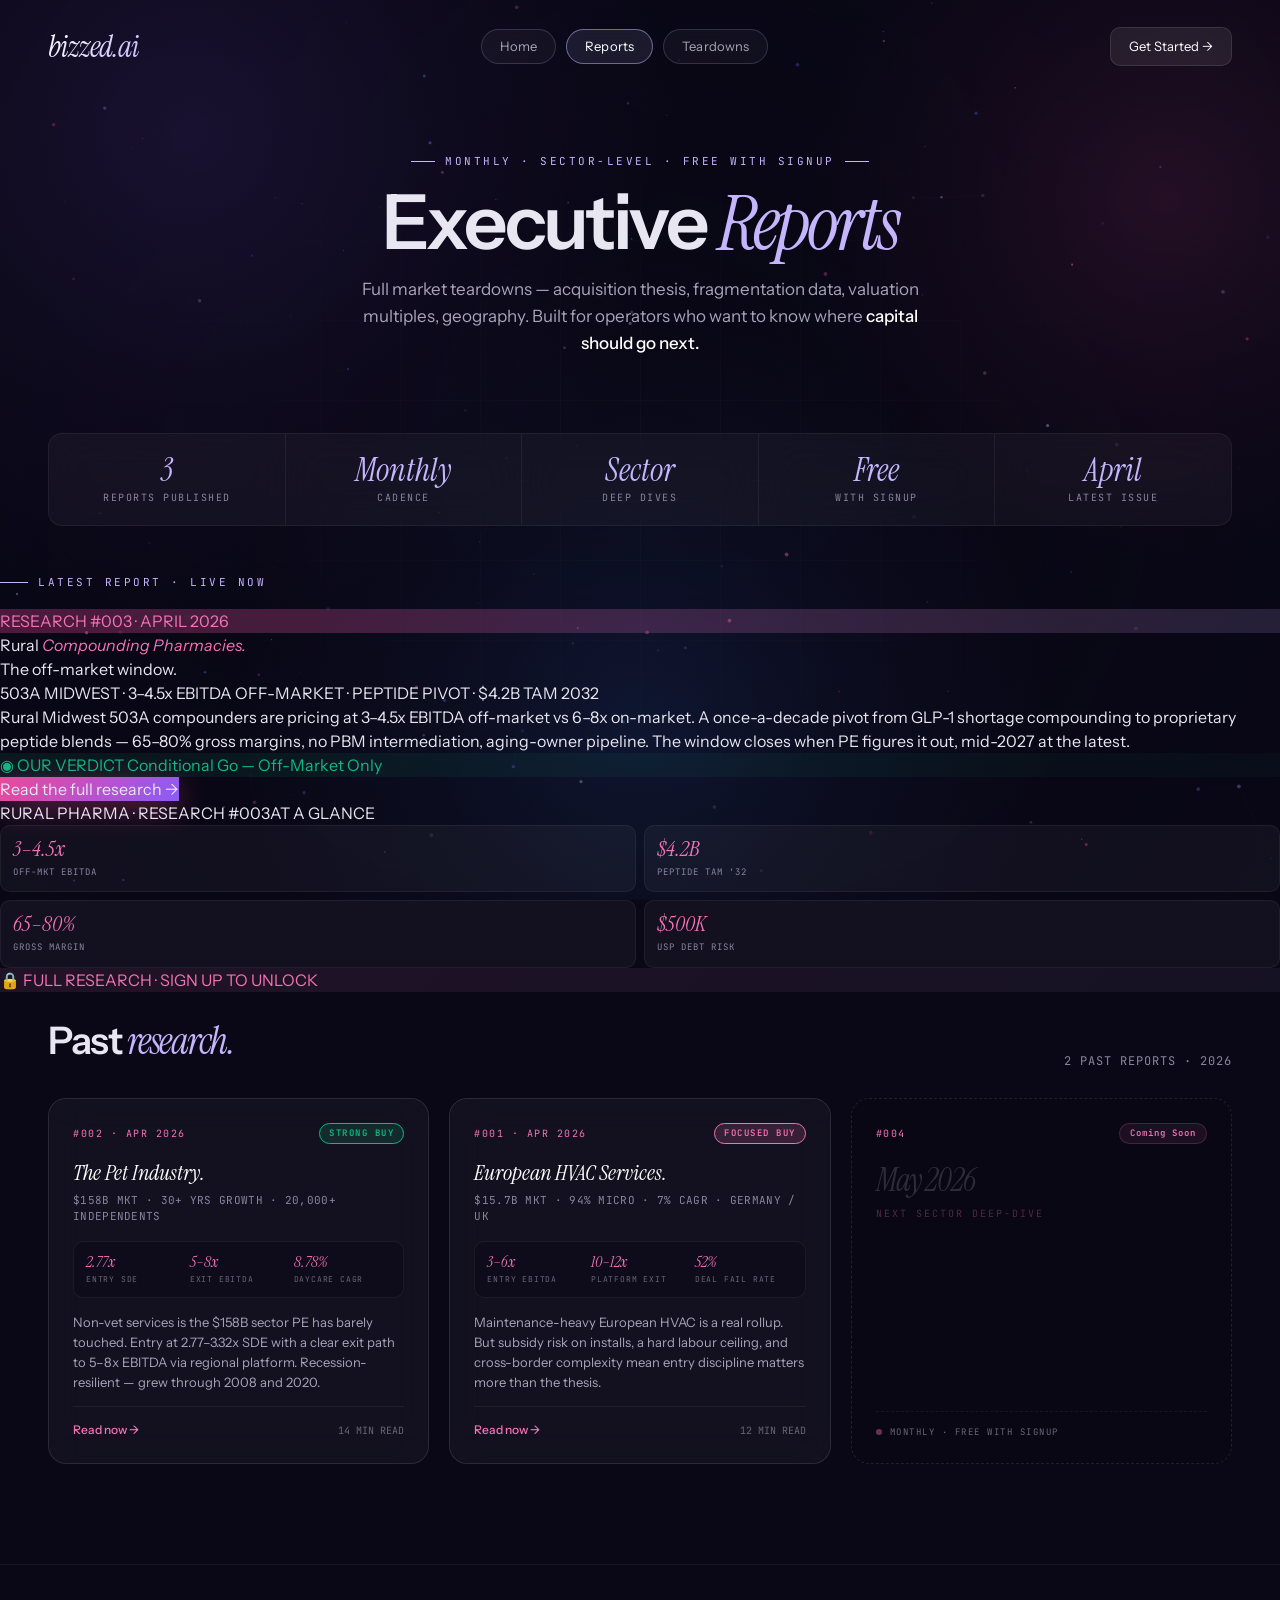
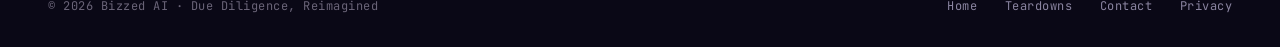
==== reports.html @ 6051eb59 "Add files via upload" ====
<!DOCTYPE html>
<html lang="en">
<head>
<meta charset="utf-8">
<meta name="viewport" content="width=device-width, initial-scale=1">
<title>Executive Reports · BizzedAI</title>
<link rel="preconnect" href="https://fonts.googleapis.com">
<link rel="preconnect" href="https://fonts.gstatic.com" crossorigin>
<link href="https://fonts.googleapis.com/css2?family=Instrument+Sans:wght@400;500;600;700&family=Instrument+Serif:ital@0;1&family=JetBrains+Mono:wght@400;500&display=swap" rel="stylesheet">
<link rel="stylesheet" href="css/global.css">
<link rel="stylesheet" href="css/components.css">
<link rel="stylesheet" href="css/reports.css">
<link rel="stylesheet" href="css/reports-inline.css">
</head>
<body class="reports-page">
<canvas id="bg-canvas"></canvas>
<div class="bg-grid"></div>
<div class="content" id="listing-page">
 
  <nav class="nav">
    <a href="index.html" class="logo">bizzed.ai</a>
    <div class="nav-center">
      <a href="https://bizzedailandingtest.pages.dev/" class="nav-pill">Home</a>
      <a href="reports.html" class="nav-pill active">Reports</a>
      <a href="teardowns.html" class="nav-pill">Teardowns</a>
    </div>
    <a href="https://www.bizzed.ai/get-started" class="nav-btn">Get Started →</a>
  </nav>
 
  <section class="page-header">
    <div class="page-eyebrow">Monthly · Sector-Level · Free with Signup</div>
    <h1>Executive <em>Reports</em></h1>
    <p class="page-sub">Full market teardowns — acquisition thesis, fragmentation data, valuation multiples, geography. Built for operators who want to know where <strong>capital should go next.</strong></p>
  </section>
 
  <div class="stats-bar">
    <div class="stat-item"><div class="stat-n">3</div><div class="stat-l">Reports Published</div></div>
    <div class="stat-item"><div class="stat-n">Monthly</div><div class="stat-l">Cadence</div></div>
    <div class="stat-item"><div class="stat-n">Sector</div><div class="stat-l">Deep Dives</div></div>
    <div class="stat-item"><div class="stat-n">Free</div><div class="stat-l">With Signup</div></div>
    <div class="stat-item"><div class="stat-n">April</div><div class="stat-l">Latest Issue</div></div>
  </div>
 
  <section class="featured-section">
    <div class="section-label">Latest report · live now</div>
    <div class="featured-card" onclick="openDoc('rural')">
      <div>
        <div class="ft-tag"><span class="d"></span>RESEARCH #003 · APRIL 2026</div>
        <div class="ft-title">Rural <em>Compounding Pharmacies.</em><br>The off-market window.</div>
        <div class="ft-meta">503A MIDWEST · 3–4.5x EBITDA OFF-MARKET · PEPTIDE PIVOT · $4.2B TAM 2032</div>
        <div class="ft-desc">Rural Midwest 503A compounders are pricing at 3–4.5x EBITDA off-market vs 6–8x on-market. A once-a-decade pivot from GLP-1 shortage compounding to proprietary peptide blends — 65–80% gross margins, no PBM intermediation, aging-owner pipeline. The window closes when PE figures it out, mid-2027 at the latest.</div>
        <div class="ft-verdict">
          <span class="l">◉ OUR VERDICT</span>
          <span class="r">Conditional Go — Off-Market Only</span>
        </div>
        <button class="ft-cta">Read the full research →</button>
      </div>
      <div class="ft-preview">
        <div class="fp-hd"><span>RURAL PHARMA · RESEARCH #003</span><span>AT A GLANCE</span></div>
        <div class="fp-kpi-grid">
          <div class="fp-kpi"><div class="n">3–4.5x</div><div class="l">Off-Mkt EBITDA</div></div>
          <div class="fp-kpi"><div class="n">$4.2B</div><div class="l">Peptide TAM '32</div></div>
          <div class="fp-kpi"><div class="n">65–80%</div><div class="l">Gross Margin</div></div>
          <div class="fp-kpi"><div class="n">$500K</div><div class="l">USP Debt Risk</div></div>
        </div>
        <div class="fp-lock">🔒 FULL RESEARCH · SIGN UP TO UNLOCK</div>
      </div>
    </div>
  </section>
 
  <section class="archive-section">
    <div class="archive-head">
      <h2>Past <em>research.</em></h2>
      <div class="archive-count">2 PAST REPORTS · 2026</div>
    </div>
    <div class="grid-3">
      <div class="exec-card" onclick="openDoc('pet')" role="button" tabindex="0">
        <div class="exec-card-hd"><span class="exec-card-num">#002 · APR 2026</span><span class="exec-card-verdict v-strong">STRONG BUY</span></div>
        <div class="exec-card-title">The Pet Industry.</div>
        <div class="exec-card-meta">$158B MKT · 30+ YRS GROWTH · 20,000+ INDEPENDENTS</div>
        <div class="exec-card-stats">
          <div class="exec-card-s"><div class="n">2.77x</div><div class="l">Entry SDE</div></div>
          <div class="exec-card-s"><div class="n">5–8x</div><div class="l">Exit EBITDA</div></div>
          <div class="exec-card-s"><div class="n">8.78%</div><div class="l">Daycare CAGR</div></div>
        </div>
        <div class="exec-card-desc">Non-vet services is the $158B sector PE has barely touched. Entry at 2.77–3.32x SDE with a clear exit path to 5–8x EBITDA via regional platform. Recession-resilient — grew through 2008 and 2020.</div>
        <div class="exec-card-foot"><span class="exec-card-read">Read now →</span><span class="exec-card-time">14 MIN READ</span></div>
      </div>
      <div class="exec-card" onclick="openDoc('hvac')" role="button" tabindex="0">
        <div class="exec-card-hd"><span class="exec-card-num">#001 · APR 2026</span><span class="exec-card-verdict v-focused">FOCUSED BUY</span></div>
        <div class="exec-card-title">European HVAC Services.</div>
        <div class="exec-card-meta">$15.7B MKT · 94% MICRO · 7% CAGR · GERMANY / UK</div>
        <div class="exec-card-stats">
          <div class="exec-card-s"><div class="n">3–6x</div><div class="l">Entry EBITDA</div></div>
          <div class="exec-card-s"><div class="n">10–12x</div><div class="l">Platform Exit</div></div>
          <div class="exec-card-s"><div class="n">52%</div><div class="l">Deal Fail Rate</div></div>
        </div>
        <div class="exec-card-desc">Maintenance-heavy European HVAC is a real rollup. But subsidy risk on installs, a hard labour ceiling, and cross-border complexity mean entry discipline matters more than the thesis.</div>
        <div class="exec-card-foot"><span class="exec-card-read">Read now →</span><span class="exec-card-time">12 MIN READ</span></div>
      </div>
      <div class="card-soon">
        <div class="card-soon-hd"><span style="color:var(--pink-light);font-size:10px;letter-spacing:1.5px">#004</span><span class="soon-badge">Coming Soon</span></div>
        <div class="card-soon-date">May 2026</div>
        <div class="card-soon-label">Next sector deep-dive</div>
        <div class="card-soon-footer"><span class="soon-pulse"></span>Monthly · Free with signup</div>
      </div>
    </div>
  </section>
 
  <footer>
    <div>© 2026 Bizzed AI · Due Diligence, Reimagined</div>
    <div>
      <a href="index.html">Home</a>
      <a href="teardowns.html">Teardowns</a>
      <a href="mailto:support@bizzed.ai">Contact</a>
      <a href="#">Privacy</a>
    </div>
  </footer>
 
</div>
<!-- ================================================================
     DOC PAGE STYLES
================================================================ -->

 
<!-- ================================================================
     REPORT DOC: PET INDUSTRY #002
================================================================ -->
<div id="doc-page" data-active="">
 
  <div class="doc-topbar">
    <button class="doc-back" onclick="closeDoc()">← Back to Reports</button>
    <span class="doc-brand">bizzed.ai</span>
    <span class="doc-topbar-right" id="doc-topbar-label">Research #003 · Apr 2026</span>
  </div>
 
  <!-- PET INDUSTRY REPORT -->
  <div class="doc-body" id="doc-pet" style="display:none">
    <div class="doc-eyebrow">Executive Research · Sector #002</div>
    <h1 class="doc-title">The <em>Pet Industry.</em></h1>
    <p class="doc-subtitle">$158B U.S. market · 30+ years unbroken growth · 20,000+ independent operators · Non-vet services are the entry point PE has barely touched.</p>
 
    <!-- THESIS VERDICT STRIP -->
    <div class="thesis-verdict-strip">
      <div class="tvs-top-row">
        <div class="tvs-cell tvs-verdict">
          <span class="tvs-label">THESIS VERDICT</span>
          <span class="tvs-val">Strong Buy</span>
        </div>
        <div class="tvs-cell">
          <span class="tvs-label">TARGET SUBSECTOR</span>
          <span class="tvs-val tvs-pink">Non-Vet Services</span>
        </div>
        <div class="tvs-cell">
          <span class="tvs-label">ENTRY MULTIPLE</span>
          <span class="tvs-val tvs-violet">2.77–3.32x SDE</span>
        </div>
      </div>
      <div class="tvs-stats-row">
        <div class="tvs-stat-pill"><span class="tvs-stat-val">$158B</span><span class="tvs-stat-lbl">U.S. Market 2025</span></div>
        <div class="tvs-stat-pill"><span class="tvs-stat-val">5.8%</span><span class="tvs-stat-lbl">Market CAGR</span></div>
        <div class="tvs-stat-pill"><span class="tvs-stat-val">8.78%</span><span class="tvs-stat-lbl">Daycare CAGR</span></div>
        <div class="tvs-stat-pill"><span class="tvs-stat-val">2.77x</span><span class="tvs-stat-lbl">Entry SDE</span></div>
        <div class="tvs-stat-pill"><span class="tvs-stat-val">5–8x</span><span class="tvs-stat-lbl">Exit EBITDA</span></div>
        <div class="tvs-stat-pill"><span class="tvs-stat-val">20K+</span><span class="tvs-stat-lbl">Independents</span></div>
      </div>
    </div>
 
    <!-- PET DASHBOARD — full-width, larger charts -->
    
    <div class="pet-dash">
      <div class="pet-dash-row two">
 
        <!-- PANEL 1: Market Segments -->
        <div class="bz-panel-lg">
          <div class="bz-panel-hd">
            <span>Market Segments · $158B Total</span>
            <span class="bz-panel-sub">2025 U.S.</span>
          </div>
          <div class="bz-seg-list-lg">
            <div class="bz-seg-row-lg">
              <div class="bz-seg-name-lg">Pet Food</div>
              <div class="bz-seg-bar-wrap-lg"><div class="bz-seg-bar-lg" style="width:100%;background:linear-gradient(90deg,#6d4aff,#a78bfa)"></div></div>
              <div class="bz-seg-val-lg">$65B</div>
            </div>
            <div class="bz-seg-row-lg">
              <div class="bz-seg-name-lg">Vet Care</div>
              <div class="bz-seg-bar-wrap-lg"><div class="bz-seg-bar-lg" style="width:58%;background:linear-gradient(90deg,#5c38e0,#8b6ef5)"></div></div>
              <div class="bz-seg-val-lg">$38B</div>
            </div>
            <div class="bz-seg-row-lg">
              <div class="bz-seg-name-lg">Supplies</div>
              <div class="bz-seg-bar-wrap-lg"><div class="bz-seg-bar-lg" style="width:41%;background:linear-gradient(90deg,#4f2fd4,#7c5ae0)"></div></div>
              <div class="bz-seg-val-lg">$26.9B</div>
            </div>
            <div class="bz-seg-row-lg">
              <div class="bz-seg-name-lg" style="color:#f472b6">Services ◆</div>
              <div class="bz-seg-bar-wrap-lg"><div class="bz-seg-bar-lg" style="width:22%;background:linear-gradient(90deg,#ec4899,#f472b6)"></div></div>
              <div class="bz-seg-val-lg" style="color:#f472b6">$14.3B</div>
            </div>
            <div class="bz-seg-row-lg">
              <div class="bz-seg-name-lg" style="color:rgba(255,255,255,.4)">Live Animals</div>
              <div class="bz-seg-bar-wrap-lg"><div class="bz-seg-bar-lg" style="width:4.6%;background:rgba(255,255,255,.2)"></div></div>
              <div class="bz-seg-val-lg" style="color:rgba(255,255,255,.4)">$3B</div>
            </div>
          </div>
          <div class="bz-panel-note"><strong>Pet Services</strong> is the only $158B segment without a dominant national roll-up — small, fast-growing, and PE-light.</div>
        </div>
 
        <!-- PANEL 2: Recession Performance line chart — larger -->
        <div class="bz-panel-lg">
          <div class="bz-panel-hd">
            <span>Recession Performance · Pet vs Retail</span>
            <span class="bz-panel-sub">YoY Sales Growth</span>
          </div>
          <svg viewBox="0 0 520 260" width="100%" style="display:block;overflow:visible;min-height:220px">
            <defs>
              <linearGradient id="petFill" x1="0" y1="0" x2="0" y2="1">
                <stop offset="0%" stop-color="rgba(167,139,250,0.25)"/>
                <stop offset="100%" stop-color="rgba(167,139,250,0)"/>
              </linearGradient>
            </defs>
            <!-- Grid lines -->
            <line x1="48" y1="20" x2="508" y2="20" stroke="rgba(255,255,255,.06)" stroke-width="1"/>
            <line x1="48" y1="60" x2="508" y2="60" stroke="rgba(255,255,255,.06)" stroke-width="1"/>
            <line x1="48" y1="100" x2="508" y2="100" stroke="rgba(255,255,255,.1)" stroke-width="1" stroke-dasharray="4,3"/>
            <line x1="48" y1="140" x2="508" y2="140" stroke="rgba(255,255,255,.06)" stroke-width="1"/>
            <line x1="48" y1="180" x2="508" y2="180" stroke="rgba(255,255,255,.06)" stroke-width="1"/>
            <!-- Y axis labels -->
            <text x="40" y="24" text-anchor="end" fill="rgba(255,255,255,.6)" font-size="12" font-family="monospace">+20%</text>
            <text x="40" y="64" text-anchor="end" fill="rgba(255,255,255,.6)" font-size="12" font-family="monospace">+10%</text>
            <text x="40" y="104" text-anchor="end" fill="rgba(255,255,255,.55)" font-size="12" font-family="monospace">0%</text>
            <text x="40" y="144" text-anchor="end" fill="rgba(255,255,255,.6)" font-size="12" font-family="monospace">-10%</text>
            <text x="40" y="184" text-anchor="end" fill="rgba(255,255,255,.6)" font-size="12" font-family="monospace">-20%</text>
            <!-- Recession bands -->
            <rect x="115" y="20" width="60" height="180" fill="rgba(239,68,68,.07)" rx="3"/>
            <rect x="355" y="20" width="62" height="180" fill="rgba(239,68,68,.07)" rx="3"/>
            <text x="145" y="210" text-anchor="middle" fill="#ef4444" font-size="11" font-family="monospace" font-weight="700">'08–09</text>
            <text x="386" y="210" text-anchor="middle" fill="#ef4444" font-size="11" font-family="monospace" font-weight="700">'20</text>
            <!-- Pet area fill -->
            <polygon points="55,82 100,76 145,72 190,64 240,62 285,58 330,52 370,66 416,48 460,30 490,36 508,40 508,100 460,100 416,100 370,100 330,100 285,100 240,100 190,100 145,100 100,100 55,100" fill="url(#petFill)"/>
            <!-- Pet industry line -->
            <polyline points="55,82 100,76 145,72 190,64 240,62 285,58 330,52 370,66 416,48 460,30 490,36 508,40" fill="none" stroke="#a78bfa" stroke-width="2.5" stroke-linejoin="round" stroke-linecap="round"/>
            <!-- Retail line -->
            <polyline points="55,90 100,85 145,148 190,105 240,98 285,93 330,88 370,160 416,175 460,92 490,95 508,98" fill="none" stroke="#f87171" stroke-width="2.5" stroke-linejoin="round" stroke-linecap="round"/>
            <!-- Data points — pet -->
            <circle cx="145" cy="72" r="5" fill="#0a0816" stroke="#a78bfa" stroke-width="2"/>
            <text x="145" y="58" text-anchor="middle" fill="#a78bfa" font-size="12" font-family="monospace" font-weight="700">+5.1%</text>
            <circle cx="460" cy="30" r="5" fill="#0a0816" stroke="#a78bfa" stroke-width="2"/>
            <text x="460" y="18" text-anchor="middle" fill="#a78bfa" font-size="12" font-family="monospace" font-weight="700">+16.2%</text>
            <!-- Data points — retail dips -->
            <circle cx="145" cy="148" r="4" fill="#0a0816" stroke="#ef4444" stroke-width="1.5"/>
            <text x="145" y="168" text-anchor="middle" fill="#ef4444" font-size="11" font-family="monospace">−6%</text>
            <circle cx="416" cy="175" r="4" fill="#0a0816" stroke="#ef4444" stroke-width="1.5"/>
            <text x="416" y="195" text-anchor="middle" fill="#ef4444" font-size="11" font-family="monospace">−18%</text>
            <!-- X labels -->
            <text x="55" y="225" text-anchor="middle" fill="rgba(255,255,255,.6)" font-size="12" font-family="monospace">'05</text>
            <text x="145" y="225" text-anchor="middle" fill="rgba(255,255,255,.6)" font-size="12" font-family="monospace">'08</text>
            <text x="240" y="225" text-anchor="middle" fill="rgba(255,255,255,.6)" font-size="12" font-family="monospace">'12</text>
            <text x="330" y="225" text-anchor="middle" fill="rgba(255,255,255,.6)" font-size="12" font-family="monospace">'17</text>
            <text x="416" y="225" text-anchor="middle" fill="rgba(255,255,255,.6)" font-size="12" font-family="monospace">'20</text>
            <text x="508" y="225" text-anchor="middle" fill="rgba(255,255,255,.6)" font-size="12" font-family="monospace">'24</text>
          </svg>
          <div style="display:flex;gap:16px;margin-top:10px;font-family:'JetBrains Mono',monospace;font-size:10px;letter-spacing:1px;text-transform:uppercase;color:rgba(255,255,255,.45)">
            <span style="display:flex;align-items:center;gap:6px"><span style="width:14px;height:4px;border-radius:2px;display:inline-block;background:#a78bfa"></span>Pet Industry</span>
            <span style="display:flex;align-items:center;gap:6px"><span style="width:14px;height:4px;border-radius:2px;display:inline-block;background:#ef4444"></span>Overall Retail</span>
          </div>
          <div class="bz-panel-note">Pet spend <strong>grew through both recessions</strong> while retail collapsed. Yale classifies non-vet pet services as acyclical — alongside eggs and utilities.</div>
        </div>
 
      </div><!-- /row 1 -->
 
      <div class="pet-dash-row two">
 
        <!-- PANEL 3: Top 5 Acquisition Metros -->
        <div class="bz-panel-lg">
          <div class="bz-panel-hd">
            <span>Top 5 Acquisition Metros</span>
            <span class="bz-panel-sub">BizzedAI Score · /10</span>
          </div>
          <div class="bz-metro-list-lg">
            <div class="bz-metro-row-lg">
              <div class="bz-metro-name-lg">DFW, TX</div>
              <div class="bz-metro-bar-wrap-lg">
                <div class="bz-metro-bar-lg" style="flex:0 0 auto;width:calc(97% - 42px)"></div>
                <span class="bz-metro-score-lg" style="color:#a78bfa">9.8</span>
              </div>
              <div class="bz-metro-sub-lg">Primary · 8M metro · $78K HHI · Highest deal density</div>
            </div>
            <div class="bz-metro-row-lg">
              <div class="bz-metro-name-lg">Austin, TX</div>
              <div class="bz-metro-bar-wrap-lg">
                <div class="bz-metro-bar-lg" style="flex:0 0 auto;width:calc(88% - 42px)"></div>
                <span class="bz-metro-score-lg" style="color:#a78bfa">8.8</span>
              </div>
              <div class="bz-metro-sub-lg">Premium · 75% pet HH · $87K HHI · Fastest growth</div>
            </div>
            <div class="bz-metro-row-lg">
              <div class="bz-metro-name-lg">Charlotte, NC</div>
              <div class="bz-metro-bar-wrap-lg">
                <div class="bz-metro-bar-lg" style="flex:0 0 auto;width:calc(85% - 42px)"></div>
                <span class="bz-metro-score-lg" style="color:#c4b5fd">8.5</span>
              </div>
              <div class="bz-metro-sub-lg">Alt beachhead · 2.7M pop · Minimal PE competition</div>
            </div>
            <div class="bz-metro-row-lg">
              <div class="bz-metro-name-lg">Nashville, TN</div>
              <div class="bz-metro-bar-wrap-lg">
                <div class="bz-metro-bar-lg" style="flex:0 0 auto;width:calc(83% - 42px)"></div>
                <span class="bz-metro-score-lg" style="color:#c4b5fd">8.3</span>
              </div>
              <div class="bz-metro-sub-lg">SE complement · K9 Resorts active · Millennial HH</div>
            </div>
            <div class="bz-metro-row-lg">
              <div class="bz-metro-name-lg">Raleigh-Durham, NC</div>
              <div class="bz-metro-bar-wrap-lg">
                <div class="bz-metro-bar-lg" style="flex:0 0 auto;width:calc(81% - 42px)"></div>
                <span class="bz-metro-score-lg" style="color:#c4b5fd">8.1</span>
              </div>
              <div class="bz-metro-sub-lg">Charlotte pair · 4.9M combined · Tech-worker demographics</div>
            </div>
          </div>
          <div class="bz-panel-note">DFW and Austin dominate on deal availability and household income. <strong>Charlotte + Raleigh</strong> together form a 4.9M combined metro with low PE saturation — ideal for a first platform acquisition.</div>
        </div>
 
        <!-- PANEL 4: Valuation Benchmarks — proper grouped bar chart -->
        <div class="bz-panel-lg">
          <div class="bz-panel-hd">
            <span>Valuation Benchmarks by Subsector</span>
            <span class="bz-panel-sub">Entry SDE · Exit EBITDA</span>
          </div>
          <svg viewBox="0 0 480 280" width="100%" style="display:block;overflow:visible;min-height:240px">
            <!-- Y axis: 0x at y=230, 16x at y=20. Scale: 210/16 = 13.125px per multiple -->
            <!-- Grid -->
            <line x1="68" y1="230" x2="468" y2="230" stroke="rgba(255,255,255,.15)" stroke-width="1"/>
            <line x1="68" y1="177" x2="468" y2="177" stroke="rgba(255,255,255,.06)" stroke-width="1"/>
            <line x1="68" y1="125" x2="468" y2="125" stroke="rgba(255,255,255,.06)" stroke-width="1"/>
            <line x1="68" y1="72" x2="468" y2="72" stroke="rgba(255,255,255,.06)" stroke-width="1"/>
            <line x1="68" y1="20" x2="468" y2="20" stroke="rgba(255,255,255,.04)" stroke-width="1"/>
            <!-- Y labels -->
            <text x="58" y="234" text-anchor="end" fill="rgba(255,255,255,.6)" font-size="12" font-family="monospace">0×</text>
            <text x="58" y="181" text-anchor="end" fill="rgba(255,255,255,.6)" font-size="12" font-family="monospace">4×</text>
            <text x="58" y="129" text-anchor="end" fill="rgba(255,255,255,.6)" font-size="12" font-family="monospace">8×</text>
            <text x="58" y="76" text-anchor="end" fill="rgba(255,255,255,.6)" font-size="12" font-family="monospace">12×</text>
            <text x="58" y="24" text-anchor="end" fill="rgba(255,255,255,.6)" font-size="12" font-family="monospace">16×</text>
            <!-- Subsector 1: Daycare & Boarding (x=80) — entry 2.77–3.32x (mid 3x), exit 5–8x (mid 6.5x) -->
            <!-- entry bar: 3x → h=39.4, y=190.6 -->
            <rect x="78" y="191" width="34" height="39" rx="4" fill="rgba(139,92,246,.75)"/>
            <text x="95" y="186" text-anchor="middle" fill="#c4b5fd" font-size="11" font-family="monospace" font-weight="700">3×</text>
            <!-- exit bar: 6.5x → h=85.3, y=144.7 -->
            <rect x="116" y="145" width="34" height="85" rx="4" fill="rgba(244,114,182,.9)"/>
            <text x="133" y="140" text-anchor="middle" fill="#f472b6" font-size="11" font-family="monospace" font-weight="700">6.5×</text>
            <!-- BEST label -->
            <rect x="78" y="244" width="72" height="14" rx="3" fill="rgba(16,185,129,.2)"/>
            <text x="114" y="254" text-anchor="middle" fill="#6ee7b7" font-size="8" font-family="monospace" font-weight="700">BEST</text>
            <!-- Group label -->
            <text x="114" y="272" text-anchor="middle" fill="rgba(255,255,255,.5)" font-size="11" font-family="monospace">Daycare</text>
 
            <!-- Subsector 2: Mobile Grooming (x=170) — entry 2.0–2.8x (mid 2.4x), exit 4–6x (mid 5x) -->
            <rect x="168" y="199" width="34" height="31" rx="4" fill="rgba(139,92,246,.6)"/>
            <text x="185" y="194" text-anchor="middle" fill="#c4b5fd" font-size="11" font-family="monospace" font-weight="700">2.4×</text>
            <rect x="206" y="165" width="34" height="65" rx="4" fill="rgba(244,114,182,.8)"/>
            <text x="223" y="160" text-anchor="middle" fill="#f472b6" font-size="11" font-family="monospace" font-weight="700">5×</text>
            <text x="207" y="272" text-anchor="middle" fill="rgba(255,255,255,.5)" font-size="11" font-family="monospace">Mobile</text>
 
            <!-- Subsector 3: Fixed Salon (x=258) — entry 1.8–2.5x (mid 2.15x), exit 3–5x (mid 4x) -->
            <rect x="258" y="202" width="34" height="28" rx="4" fill="rgba(139,92,246,.45)"/>
            <text x="275" y="197" text-anchor="middle" fill="#c4b5fd" font-size="11" font-family="monospace" font-weight="700">2.2×</text>
            <rect x="296" y="177" width="34" height="53" rx="4" fill="rgba(244,114,182,.9)"/>
            <text x="313" y="172" text-anchor="middle" fill="#f472b6" font-size="11" font-family="monospace" font-weight="700">4×</text>
            <text x="296" y="272" text-anchor="middle" fill="rgba(255,255,255,.5)" font-size="11" font-family="monospace">Salon</text>
 
            <!-- Subsector 4: Training (x=348) — entry 1.5–2.2x (mid 1.85x), exit 3–5x (mid 4x) -->
            <rect x="346" y="206" width="34" height="24" rx="4" fill="rgba(139,92,246,.35)"/>
            <text x="363" y="201" text-anchor="middle" fill="#c4b5fd" font-size="11" font-family="monospace" font-weight="700">1.85×</text>
            <rect x="384" y="177" width="34" height="53" rx="4" fill="rgba(244,114,182,.65)"/>
            <text x="401" y="172" text-anchor="middle" fill="#f472b6" font-size="11" font-family="monospace" font-weight="700">4×</text>
            <text x="384" y="272" text-anchor="middle" fill="rgba(255,255,255,.5)" font-size="11" font-family="monospace">Training</text>
 
            <!-- Legend -->
            <rect x="68" y="5" width="10" height="10" rx="2" fill="rgba(139,92,246,.75)"/>
            <text x="82" y="14" fill="rgba(255,255,255,.5)" font-size="11" font-family="monospace">Entry SDE</text>
            <rect x="160" y="5" width="10" height="10" rx="2" fill="rgba(244,114,182,.9)"/>
            <text x="174" y="14" fill="rgba(255,255,255,.5)" font-size="11" font-family="monospace">Exit EBITDA</text>
          </svg>
          <div class="bz-panel-note">Buy at <strong>~3× SDE</strong> → build regional platform → exit to PE at <strong>5–8× EBITDA</strong>. Same playbook PE ran in vet care — except this time the entry is far cheaper.</div>
        </div>
 
      </div><!-- /row 2 -->
 
    </div><!-- /pet dashboard -->
 
 
 
    <!-- CONCLUSION FIRST -->
    <div class="doc-section" style="margin-top:8px">
      <div class="doc-section-hd">Research Conclusion</div>
      <div style="background:linear-gradient(135deg,rgba(16,185,129,.08),rgba(16,185,129,.03));border:1px solid rgba(16,185,129,.25);border-radius:18px;padding:32px 36px;margin-bottom:20px">
        <div style="font-family:'JetBrains Mono',monospace;font-size:10px;letter-spacing:2.5px;color:#6ee7b7;text-transform:uppercase;margin-bottom:14px">BizzedAI Verdict · Strong Buy</div>
        <div style="font-family:'Instrument Serif',serif;font-style:italic;font-size:28px;color:#fff;line-height:1.15;margin-bottom:18px;letter-spacing:-.5px">The non-vet pet services layer is the most compelling <em style="color:#6ee7b7">SMB rollup</em> opportunity available today.</div>
        <div style="font-size:14px;color:rgba(255,255,255,.6);line-height:1.75">
          <p style="margin-bottom:12px">The $14.3B non-vet services segment is the only corner of the $158B pet industry without a dominant national roll-up. Private equity has systematically consolidated dental, vet, and home services — non-vet pet services is <strong style="color:#fff">several years behind that curve</strong>, which means first-mover buyers acquire at 2.77–3.32× SDE rather than 6–10× EBITDA.</p>
          <p style="margin-bottom:12px">The macro tailwind is structural, not cyclical. Thirty consecutive years of uninterrupted growth, including through two recessions, establishes this sector as acyclical. Millennial and Gen Z pet owners — who spend 2.4× more per pet than Boomers — are entering their peak earning years. Ownership rates hit record highs post-2020 and show no sign of reversing.</p>
          <p>The playbook is clear: acquire one dog daycare or boarding facility at ~3× SDE in DFW or Austin, add mobile grooming routes as bolt-ons at 2–2.5× SDE, build a regional multi-location platform, and exit to a PE roll-up buyer at 5–8× EBITDA. The identical playbook produced 3–4× equity returns in vet care. <strong style="color:#fff">The window to run it in non-vet services is open now — it will close.</strong></p>
        </div>
      </div>
      <div style="display:grid;grid-template-columns:1fr 1fr;gap:12px;margin-bottom:36px">
        <div style="background:rgba(196,181,253,.06);border:1px solid rgba(196,181,253,.2);border-radius:14px;padding:20px 22px">
          <div style="font-family:'JetBrains Mono',monospace;font-size:9px;letter-spacing:2px;color:#c4b5fd;text-transform:uppercase;margin-bottom:10px">Act Now Because</div>
          <div style="font-size:13px;color:rgba(255,255,255,.6);line-height:1.65">PE activity in this subsector is nascent — first movers acquire at independent multiples. Entry points will compress as roll-up platforms emerge. Texas and SE metros offer the deepest deal flow today with the lowest competition density.</div>
        </div>
        <div style="background:rgba(251,191,36,.05);border:1px solid rgba(251,191,36,.2);border-radius:14px;padding:20px 22px">
          <div style="font-family:'JetBrains Mono',monospace;font-size:9px;letter-spacing:2px;color:#fbbf24;text-transform:uppercase;margin-bottom:10px">Primary Risk to Monitor</div>
          <div style="font-size:13px;color:rgba(255,255,255,.6);line-height:1.65">Skilled groomer and trainer labor remains in shortage nationally. Platform value is only achievable if staffing scales with acquisitions. Prioritize operators with established teams and low turnover. Retention bonuses at close are non-negotiable.</div>
        </div>
      </div>
    </div>
 
    <!-- COLLAPSIBLE FULL RESEARCH -->
    <div class="accordion-section" id="accordion-pet">
      <button class="accordion-btn" onclick="toggleAccordion('accordion-pet')">
        <span class="accordion-btn-label">View Full Research</span>
        <span class="accordion-btn-arrow">&#8964;</span>
      </button>
      <div class="accordion-body" id="accordion-body-pet">
 
        <!-- GATE inside accordion -->
        <div id="gate-wrapper-pet" class="doc-gate-wrapper">
          <div class="gate-unlocked-notice" id="gate-notice-pet">
            <div class="gun-title">Full research unlocked.</div>
            <div class="gun-sub">The five target markets, deal structure, and our acquisition playbook are below.</div>
          </div>
          <div id="gate-card-pet" class="doc-gate-card">
            <span class="gate-lock-icon">🔒</span>
            <div class="gate-kicker">Full Research · Members Only</div>
            <h3 class="gate-title">Unlock the Full Analysis</h3>
            <p class="gate-desc">Get our five target markets, deal structure recommendations, and the full acquisition playbook. <strong>Free — just your name and email.</strong></p>
            <div class="gate-form">
              <div class="gate-name-row">
                <input class="gate-input" id="gate-first-pet" type="text" placeholder="First name">
                <input class="gate-input" id="gate-last-pet" type="text" placeholder="Last name">
              </div>
              <input class="gate-input" id="gate-email-pet" type="email" placeholder="you@acquireco.com">
              <button class="gate-btn" id="gate-btn-pet" onclick="unlockGate('pet')">Unlock Full Research ✦</button>
              <div class="gate-err-msg" id="gate-err-pet"></div>
              <p class="gate-fine">✓ Free forever · ✓ No spam · ✓ Unsubscribe anytime</p>
            </div>
          </div>
          <div class="doc-gate-blur" id="gate-blur-pet">
 
        <div class="doc-section">
          <div class="doc-section-hd">Why This Sector, Why Now</div>
          <div class="doc-callout success"><strong>Recession Resilience:</strong> The U.S. pet industry has posted uninterrupted revenue growth for 30+ consecutive years, including through 2008–09 and 2020. Consumers trade down on vacations — not on their pets.</div>
          <div class="flag-list">
            <div class="flag-item green"><span class="icon">✅</span><div><strong>Massive fragmentation</strong> — the non-vet services layer (grooming, daycare, boarding, training) is dominated by sole operators. No single chain holds more than 3% share nationally.</div></div>
            <div class="flag-item green"><span class="icon">✅</span><div><strong>PE has barely arrived</strong> — private equity rollup activity in this subsector is nascent vs. dental, vet, or home services. First movers get better multiples.</div></div>
            <div class="flag-item green"><span class="icon">✅</span><div><strong>Millennial + Gen Z tailwind</strong> — pet ownership among 25–40 year olds hit record highs post-2020. These owners spend 2.4x more per pet than Boomers.</div></div>
            <div class="flag-item warn"><span class="icon">⚠️</span><div><strong>Labour ceiling risk</strong> — skilled groomers and trainers are in short supply. Scaling beyond 3–5 locations in a single market often hits a staffing wall.</div></div>
            <div class="flag-item warn"><span class="icon">⚠️</span><div><strong>Vet services are different</strong> — veterinary practices have entirely different licensing, margin, and multiple profiles. This thesis is non-vet only.</div></div>
          </div>
        </div>
 
        <div class="doc-section">
          <div class="doc-section-hd">Three Subsectors That Matter</div>
          <div class="rank-list">
            <div class="rank-item">
              <div class="rank-num">1</div>
              <div><div class="rank-body-ttl">Dog Daycare &amp; Boarding</div><div class="rank-body-desc">Highest recurring revenue of any non-vet subsector. Monthly subscribers lock in cash flow. CAGR of 8.78% through 2030. Facilities are asset-light once leased.</div></div>
              <div class="rank-stat"><div class="n">8.78%</div><div class="l">CAGR</div></div>
            </div>
            <div class="rank-item">
              <div class="rank-num">2</div>
              <div><div class="rank-body-ttl">Mobile &amp; In-Home Grooming</div><div class="rank-body-desc">Capital-light model with no fixed lease exposure. Premium pricing justified by convenience. Route density drives margin — 8+ appointments/day is the break-even target.</div></div>
              <div class="rank-stat"><div class="n">6.2%</div><div class="l">CAGR</div></div>
            </div>
            <div class="rank-item">
              <div class="rank-num">3</div>
              <div><div class="rank-body-ttl">Training &amp; Behaviour Services</div><div class="rank-body-desc">Lowest capital requirement, highest margin per hour. Certification is a moat. Pairs well with daycare for upsell — facilities with in-house training charge 18–22% more per day.</div></div>
              <div class="rank-stat"><div class="n">5.1%</div><div class="l">CAGR</div></div>
            </div>
          </div>
        </div>
 
        <div class="doc-section">
          <div class="doc-section-hd">Valuation Benchmarks</div>
          <table class="doc-table">
            <thead><tr><th>Subsector</th><th>Entry Multiple</th><th>Platform Exit</th><th>EBITDA Margin</th><th>BizzedAI View</th></tr></thead>
            <tbody>
              <tr class="row-good"><td>Dog Daycare / Boarding</td><td>2.77–3.32x SDE</td><td>5–8x EBITDA</td><td>22–30%</td><td>Best risk-adjusted entry</td></tr>
              <tr class="row-good"><td>Mobile Grooming</td><td>2.0–2.8x SDE</td><td>4–6x EBITDA</td><td>28–38%</td><td>High margin, route-dependent</td></tr>
              <tr><td>Fixed Grooming Salon</td><td>1.8–2.5x SDE</td><td>3–5x EBITDA</td><td>18–26%</td><td>Lease risk — location matters</td></tr>
              <tr><td>Training Services</td><td>1.5–2.2x SDE</td><td>3–5x EBITDA</td><td>35–50%</td><td>Key-person risk is high</td></tr>
              <tr class="row-warn"><td>Veterinary Practices</td><td>6–10x EBITDA</td><td>12–16x EBITDA</td><td>18–24%</td><td>Out of scope — different thesis</td></tr>
            </tbody>
          </table>
        </div>
 
            <div class="doc-section">
              <div class="doc-section-hd">Five Target Markets to Start In</div>
              <table class="doc-table">
                <thead><tr><th>Market</th><th>Why</th><th>Est. Targets</th><th>Avg. SDE</th></tr></thead>
                <tbody>
                  <tr class="row-good"><td>Austin, TX</td><td>Fastest pet owner growth in the U.S. 2020–25. Low competition density relative to population.</td><td>40–60</td><td>$190K</td></tr>
                  <tr class="row-good"><td>Nashville, TN</td><td>Millennial in-migration driving rapid pet ownership growth. Underserved premium daycare market.</td><td>30–45</td><td>$175K</td></tr>
                  <tr><td>Denver, CO</td><td>Established pet culture. Higher willingness to pay. Competition is present but fragmented.</td><td>55–75</td><td>$210K</td></tr>
                  <tr><td>Raleigh-Durham, NC</td><td>Tech-driven demographics. Rising incomes. Very few PE-backed operators present yet.</td><td>25–40</td><td>$160K</td></tr>
                  <tr><td>Phoenix, AZ</td><td>High growth market. Year-round climate means outdoor services year-round. Lower entry costs.</td><td>50–70</td><td>$155K</td></tr>
                </tbody>
              </table>
            </div>
            <div class="doc-section">
              <div class="doc-section-hd">Deal Structure Recommendations</div>
              <div class="doc-callout pink"><strong>Platform vs. Bolt-On:</strong> The optimal approach is to acquire one daycare/boarding facility as a platform (higher price justified), then add mobile grooming routes as bolt-ons at 2–2.5x SDE.</div>
              <table class="doc-table">
                <thead><tr><th>Structure</th><th>Target Size</th><th>Recommended Terms</th></tr></thead>
                <tbody>
                  <tr><td>Platform Acquisition</td><td>$300K–$600K SDE</td><td>3.0–3.5x, 10–20% seller carry, 12-mo transition</td></tr>
                  <tr><td>Bolt-On Grooming Route</td><td>$80K–$180K SDE</td><td>2.0–2.5x, all-cash, 90-day handover</td></tr>
                  <tr><td>Training Add-on</td><td>$40K–$100K SDE</td><td>1.5–2.0x, earnout on client retention, 6-mo</td></tr>
                </tbody>
              </table>
            </div>
            <div class="doc-section">
              <div class="doc-section-hd">Key Risks to Monitor</div>
              <div class="flag-list">
                <div class="flag-item red"><span class="icon">🚨</span><div><strong>Staff retention post-acquisition</strong> — groomer and trainer turnover is the single biggest cause of value destruction. Retention bonuses tied to 12-month milestones are non-negotiable.</div></div>
                <div class="flag-item red"><span class="icon">🚨</span><div><strong>Customer concentration</strong> — facilities where top 10 clients represent 40%+ of revenue are high-risk. Diversification is a condition, not a preference.</div></div>
                <div class="flag-item warn"><span class="icon">⚠️</span><div><strong>Lease terms</strong> — facilities with fewer than 4 years left on lease lose 30–40% of their value at sale. Require lease extension or renewal option at LOI.</div></div>
              </div>
            </div>
          </div>
        </div>
 
      </div><!-- /accordion-body -->
    </div><!-- /accordion-section -->
 
    <div class="doc-footer-bar">
      <button class="doc-footer-back" onclick="closeDoc()">← Back to Reports</button>
      <span>Research #002 · Pet Industry · BizzedAI · Apr 2026</span>
    </div>
  </div><!-- /doc-pet -->
 
  <!-- EU HVAC REPORT -->
  <div class="doc-body" id="doc-hvac" style="display:none">
    <div class="doc-eyebrow">Executive Research · Sector #001</div>
    <h1 class="doc-title">European <em>HVAC Services.</em></h1>
    <p class="doc-subtitle">$15.7B market · 94% micro-operators · 7% CAGR · Germany & UK as primary entry markets · Maintenance-heavy rollup thesis.</p>
 
    <!-- THESIS VERDICT STRIP -->
    <div class="thesis-verdict-strip">
      <div class="tvs-top-row">
        <div class="tvs-cell tvs-verdict" style="background:linear-gradient(135deg,rgba(244,114,182,.15),rgba(244,114,182,.04))">
          <span class="tvs-label">THESIS VERDICT</span>
          <span class="tvs-val tvs-pink">Focused Buy</span>
        </div>
        <div class="tvs-cell">
          <span class="tvs-label">PRIMARY MARKETS</span>
          <span class="tvs-val tvs-violet">Germany / UK</span>
        </div>
        <div class="tvs-cell">
          <span class="tvs-label">ENTRY MULTIPLE</span>
          <span class="tvs-val" style="color:rgba(255,255,255,.75)">3–6x EBITDA</span>
        </div>
      </div>
      <div class="tvs-stats-row">
        <div class="tvs-stat-pill"><span class="tvs-stat-val">$15.7B</span><span class="tvs-stat-lbl">Market Size</span></div>
        <div class="tvs-stat-pill"><span class="tvs-stat-val">7%</span><span class="tvs-stat-lbl">CAGR</span></div>
        <div class="tvs-stat-pill"><span class="tvs-stat-val">94%</span><span class="tvs-stat-lbl">Micro-Operators</span></div>
        <div class="tvs-stat-pill"><span class="tvs-stat-val">3–6x</span><span class="tvs-stat-lbl">Entry EBITDA</span></div>
        <div class="tvs-stat-pill"><span class="tvs-stat-val">10–12x</span><span class="tvs-stat-lbl">Platform Exit</span></div>
        <div class="tvs-stat-pill"><span class="tvs-stat-val" style="color:var(--danger)">52%</span><span class="tvs-stat-lbl">Deal Fail Rate</span></div>
      </div>
    </div>
 
    <!-- HVAC DASHBOARD -->
    <div class="bz-dash">
      <div class="bz-dash-2col">
 
        <!-- TOP LEFT: Market by Country -->
        <div class="bz-panel">
          <div class="bz-panel-hd">
            <span>MARKET SIZE BY COUNTRY</span>
            <span class="bz-panel-sub">2025 EST. · $15.7B TOTAL</span>
          </div>
          <div class="bz-seg-list">
            <div class="bz-seg-row">
              <div class="bz-seg-name">Germany</div>
              <div class="bz-seg-bar-wrap">
                <div class="bz-seg-bar" style="width:100%;background:linear-gradient(90deg,#6d4aff,#a78bfa)"></div>
              </div>
              <div class="bz-seg-val">€6.2B</div>
            </div>
            <div class="bz-seg-row">
              <div class="bz-seg-name">United Kingdom</div>
              <div class="bz-seg-bar-wrap">
                <div class="bz-seg-bar" style="width:77%;background:linear-gradient(90deg,#5c38e0,#8b6ef5)"></div>
              </div>
              <div class="bz-seg-val">£4.8B</div>
            </div>
            <div class="bz-seg-row">
              <div class="bz-seg-name">France</div>
              <div class="bz-seg-bar-wrap">
                <div class="bz-seg-bar" style="width:45%;background:linear-gradient(90deg,#4f2fd4,#7c5ae0);opacity:.55"></div>
              </div>
              <div class="bz-seg-val" style="color:var(--ink-dimmer)">€2.8B</div>
            </div>
            <div class="bz-seg-row">
              <div class="bz-seg-name">Netherlands</div>
              <div class="bz-seg-bar-wrap">
                <div class="bz-seg-bar" style="width:31%;background:linear-gradient(90deg,#4f2fd4,#7c5ae0);opacity:.4"></div>
              </div>
              <div class="bz-seg-val" style="color:var(--ink-dimmer)">€1.9B</div>
            </div>
          </div>
          <div class="bz-panel-note"><strong>94%</strong> of operators have fewer than 10 employees. No dominant regional player exists in Germany or UK outside top-5 nationals.</div>
        </div>
 
        <!-- TOP RIGHT: Deal fail rate breakdown -->
        <div class="bz-panel">
          <div class="bz-panel-hd">
            <span>WHY 52% OF DEALS FAIL AT LOI</span>
            <span class="bz-panel-sub">FAILURE REASON BREAKDOWN</span>
          </div>
          <div class="bz-metro-list">
            <div class="bz-metro-row">
              <div class="bz-metro-name" style="color:#fca5a5">Owner cold feet</div>
              <div class="bz-metro-bar-wrap">
                <div class="bz-metro-bar" style="width:100%;background:linear-gradient(90deg,var(--danger),rgba(239,68,68,.4))"></div>
                <span class="bz-metro-score" style="color:var(--danger)">38%</span>
              </div>
              <div class="bz-metro-sub">Non-refundable deposit at LOI required</div>
            </div>
            <div class="bz-metro-row">
              <div class="bz-metro-name" style="color:#fde68a">Cert transfer issues</div>
              <div class="bz-metro-bar-wrap">
                <div class="bz-metro-bar" style="width:63%;background:linear-gradient(90deg,var(--warn),rgba(251,191,36,.4))"></div>
                <span class="bz-metro-score" style="color:var(--warn)">24%</span>
              </div>
              <div class="bz-metro-sub">Verify transfer path before LOI</div>
            </div>
            <div class="bz-metro-row">
              <div class="bz-metro-name" style="color:#c4b5fd">Buyer financing gap</div>
              <div class="bz-metro-bar-wrap">
                <div class="bz-metro-bar" style="width:50%;background:linear-gradient(90deg,var(--violet),rgba(196,181,253,.4))"></div>
                <span class="bz-metro-score" style="color:var(--violet)">19%</span>
              </div>
              <div class="bz-metro-sub">Pre-arrange debt facility before targeting</div>
            </div>
            <div class="bz-metro-row">
              <div class="bz-metro-name">Customer defection</div>
              <div class="bz-metro-bar-wrap">
                <div class="bz-metro-bar" style="width:32%;background:linear-gradient(90deg,rgba(255,255,255,.3),rgba(255,255,255,.1))"></div>
                <span class="bz-metro-score">12%</span>
              </div>
              <div class="bz-metro-sub">Confidential process, owner stays active</div>
            </div>
            <div class="bz-metro-row">
              <div class="bz-metro-name">Price dispute at QoE</div>
              <div class="bz-metro-bar-wrap">
                <div class="bz-metro-bar" style="width:18%;background:linear-gradient(90deg,rgba(255,255,255,.25),rgba(255,255,255,.08))"></div>
                <span class="bz-metro-score">7%</span>
              </div>
              <div class="bz-metro-sub">Tight LOI range with QoE adjustment clause</div>
            </div>
          </div>
        </div>
 
      </div>
 
      <div class="bz-dash-2col" style="margin-top:16px">
 
        <!-- BOTTOM LEFT: Entry vs Exit multiple chart — improved -->
        <div class="bz-panel">
          <div class="bz-panel-hd">
            <span>ENTRY VS EXIT MULTIPLES</span>
            <span class="bz-panel-sub">MAINTENANCE-HEAVY ROLLUP</span>
          </div>
          <div class="bz-barv-wrap">
            <svg viewBox="0 0 440 260" width="100%" style="display:block;overflow:visible;min-height:220px">
              <line x1="50" y1="20" x2="420" y2="20" stroke="rgba(255,255,255,.05)" stroke-width="1"/>
              <line x1="50" y1="60" x2="420" y2="60" stroke="rgba(255,255,255,.06)" stroke-width="1"/>
              <line x1="50" y1="100" x2="420" y2="100" stroke="rgba(255,255,255,.06)" stroke-width="1"/>
              <line x1="50" y1="140" x2="420" y2="140" stroke="rgba(255,255,255,.06)" stroke-width="1"/>
              <line x1="50" y1="180" x2="420" y2="180" stroke="rgba(255,255,255,.06)" stroke-width="1"/>
              <line x1="50" y1="210" x2="420" y2="210" stroke="rgba(255,255,255,.12)" stroke-width="1"/>
              <text x="42" y="24" text-anchor="end" fill="rgba(255,255,255,.6)" font-size="12" font-family="monospace">14&#xD7;</text>
              <text x="42" y="64" text-anchor="end" fill="rgba(255,255,255,.6)" font-size="12" font-family="monospace">11&#xD7;</text>
              <text x="42" y="104" text-anchor="end" fill="rgba(255,255,255,.6)" font-size="12" font-family="monospace">8&#xD7;</text>
              <text x="42" y="144" text-anchor="end" fill="rgba(255,255,255,.6)" font-size="12" font-family="monospace">5&#xD7;</text>
              <text x="42" y="184" text-anchor="end" fill="rgba(255,255,255,.6)" font-size="12" font-family="monospace">2&#xD7;</text>
              <text x="42" y="214" text-anchor="end" fill="rgba(255,255,255,.6)" font-size="12" font-family="monospace">0&#xD7;</text>
              <rect x="65" y="156" width="60" height="54" rx="5" fill="rgba(139,92,246,.65)"/>
              <text x="95" y="148" text-anchor="middle" fill="#a78bfa" font-size="12" font-family="monospace" font-weight="bold">3&#x2013;5&#xD7;</text>
              <text x="95" y="224" text-anchor="middle" fill="rgba(255,255,255,.5)" font-size="11" font-family="monospace">Entry</text>
              <text x="95" y="235" text-anchor="middle" fill="rgba(255,255,255,.55)" font-size="8" font-family="monospace">Micro-op</text>
              <rect x="155" y="135" width="60" height="75" rx="5" fill="rgba(167,139,250,.7)"/>
              <text x="185" y="127" text-anchor="middle" fill="#c4b5fd" font-size="12" font-family="monospace" font-weight="bold">5.5&#xD7;</text>
              <text x="185" y="224" text-anchor="middle" fill="rgba(255,255,255,.5)" font-size="11" font-family="monospace">Maint.</text>
              <text x="185" y="235" text-anchor="middle" fill="rgba(255,255,255,.55)" font-size="8" font-family="monospace">Premium</text>
              <rect x="245" y="74" width="60" height="136" rx="5" fill="rgba(244,114,182,.65)"/>
              <text x="275" y="66" text-anchor="middle" fill="#f472b6" font-size="12" font-family="monospace" font-weight="bold">10&#xD7;</text>
              <text x="275" y="224" text-anchor="middle" fill="rgba(255,255,255,.5)" font-size="11" font-family="monospace">Exit Low</text>
              <text x="275" y="235" text-anchor="middle" fill="rgba(255,255,255,.55)" font-size="8" font-family="monospace">Platform</text>
              <rect x="335" y="47" width="60" height="163" rx="5" fill="rgba(236,72,153,.8)"/>
              <text x="365" y="39" text-anchor="middle" fill="#f9a8d4" font-size="13" font-family="monospace" font-weight="bold">12&#xD7;</text>
              <text x="365" y="224" text-anchor="middle" fill="rgba(255,255,255,.5)" font-size="11" font-family="monospace">Exit High</text>
              <text x="365" y="235" text-anchor="middle" fill="rgba(255,255,255,.55)" font-size="8" font-family="monospace">Platform</text>
            </svg>
          </div>
          <div class="bz-panel-note">Entry at <strong>3&#x2013;5&#xD7; EBITDA</strong> on micro-operators &#x2192; maintenance-heavy mix commands premium &#x2192; platform exit at <strong>10&#x2013;12&#xD7; EBITDA</strong>.</div>
        </div>
 
        <!-- BOTTOM RIGHT: Target operator scorecard -->
        <div class="bz-panel">
          <div class="bz-panel-hd">
            <span>TARGET OPERATOR SCORECARD</span>
            <span class="bz-panel-sub">IDEAL ACQUISITION CRITERIA</span>
          </div>
          <div style="display:flex;flex-direction:column;gap:10px">
            <div style="display:grid;grid-template-columns:130px 1fr 90px;gap:10px;font-family:'JetBrains Mono',monospace;font-size:8px;letter-spacing:1.5px;color:rgba(255,255,255,.3);text-transform:uppercase;padding:0 4px 8px;border-bottom:1px solid rgba(255,255,255,.06)">
              <span>Criterion</span><span>Ideal Range</span><span>Signal</span>
            </div>
            <div style="display:grid;grid-template-columns:130px 1fr 90px;gap:10px;align-items:center;padding:10px 12px;border-radius:10px;background:rgba(16,185,129,.06);border:1px solid rgba(16,185,129,.2)">
              <div style="font-size:12px;color:#6ee7b7;font-weight:600">Maint. Rev %</div>
              <div><div style="height:8px;border-radius:3px;background:rgba(255,255,255,.07);overflow:hidden;margin-bottom:4px"><div style="height:100%;width:100%;border-radius:3px;background:linear-gradient(90deg,#10b981,rgba(16,185,129,.4))"></div></div><div style="font-family:'JetBrains Mono',monospace;font-size:10px;color:rgba(255,255,255,.5)">60%+ of revenue</div></div>
              <div style="font-family:'JetBrains Mono',monospace;font-size:9px;padding:3px 8px;border-radius:5px;background:rgba(16,185,129,.15);color:#6ee7b7;text-align:center;border:1px solid rgba(16,185,129,.3)">REQUIRED</div>
            </div>
            <div style="display:grid;grid-template-columns:130px 1fr 90px;gap:10px;align-items:center;padding:10px 12px;border-radius:10px;background:rgba(16,185,129,.04);border:1px solid rgba(16,185,129,.15)">
              <div style="font-size:12px;color:#6ee7b7;font-weight:600">Revenue</div>
              <div><div style="height:8px;border-radius:3px;background:rgba(255,255,255,.07);overflow:hidden;margin-bottom:4px"><div style="height:100%;width:80%;border-radius:3px;background:linear-gradient(90deg,#10b981,rgba(16,185,129,.4))"></div></div><div style="font-family:'JetBrains Mono',monospace;font-size:10px;color:rgba(255,255,255,.5)">&#xA3;300K &#x2013; &#xA3;900K</div></div>
              <div style="font-family:'JetBrains Mono',monospace;font-size:9px;padding:3px 8px;border-radius:5px;background:rgba(16,185,129,.12);color:#6ee7b7;text-align:center;border:1px solid rgba(16,185,129,.25)">TARGET</div>
            </div>
            <div style="display:grid;grid-template-columns:130px 1fr 90px;gap:10px;align-items:center;padding:10px 12px;border-radius:10px;background:rgba(196,181,253,.04);border:1px solid rgba(196,181,253,.15)">
              <div style="font-size:12px;color:#c4b5fd;font-weight:600">Engineer FTE</div>
              <div><div style="height:8px;border-radius:3px;background:rgba(255,255,255,.07);overflow:hidden;margin-bottom:4px"><div style="height:100%;width:65%;border-radius:3px;background:linear-gradient(90deg,#8b5cf6,rgba(139,92,246,.4))"></div></div><div style="font-family:'JetBrains Mono',monospace;font-size:10px;color:rgba(255,255,255,.5)">3 &#x2013; 8 FTE</div></div>
              <div style="font-family:'JetBrains Mono',monospace;font-size:9px;padding:3px 8px;border-radius:5px;background:rgba(196,181,253,.12);color:#c4b5fd;text-align:center;border:1px solid rgba(196,181,253,.25)">RANGE</div>
            </div>
            <div style="display:grid;grid-template-columns:130px 1fr 90px;gap:10px;align-items:center;padding:10px 12px;border-radius:10px;background:rgba(251,191,36,.04);border:1px solid rgba(251,191,36,.15)">
              <div style="font-size:12px;color:#fbbf24;font-weight:600">Owner Age</div>
              <div><div style="height:8px;border-radius:3px;background:rgba(255,255,255,.07);overflow:hidden;margin-bottom:4px"><div style="height:100%;width:55%;border-radius:3px;background:linear-gradient(90deg,#fbbf24,rgba(251,191,36,.4))"></div></div><div style="font-family:'JetBrains Mono',monospace;font-size:10px;color:rgba(255,255,255,.5)">52 &#x2013; 65 years</div></div>
              <div style="font-family:'JetBrains Mono',monospace;font-size:9px;padding:3px 8px;border-radius:5px;background:rgba(251,191,36,.12);color:#fbbf24;text-align:center;border:1px solid rgba(251,191,36,.25)">SCREEN</div>
            </div>
            <div style="display:grid;grid-template-columns:130px 1fr 90px;gap:10px;align-items:center;padding:10px 12px;border-radius:10px;background:rgba(239,68,68,.04);border:1px solid rgba(239,68,68,.18)">
              <div style="font-size:12px;color:#fca5a5;font-weight:600">Cust. Conc.</div>
              <div><div style="height:8px;border-radius:3px;background:rgba(255,255,255,.07);overflow:hidden;margin-bottom:4px"><div style="height:100%;width:40%;border-radius:3px;background:linear-gradient(90deg,#ef4444,rgba(239,68,68,.4))"></div></div><div style="font-family:'JetBrains Mono',monospace;font-size:10px;color:rgba(255,255,255,.5)">No client &gt;15% rev</div></div>
              <div style="font-family:'JetBrains Mono',monospace;font-size:9px;padding:3px 8px;border-radius:5px;background:rgba(239,68,68,.12);color:#fca5a5;text-align:center;border:1px solid rgba(239,68,68,.25)">DEAL COND.</div>
            </div>
          </div>
          <div class="bz-panel-note">Operators failing the maintenance % threshold should be excluded outright &#x2014; install-heavy revenue depends on government subsidies that can be withdrawn with a single policy change.</div>
        </div>
 
      </div>
    </div><!-- /hvac dashboard -->
 
 
 
    <!-- CONCLUSION FIRST -->
    <div class="doc-section" style="margin-top:8px">
      <div class="doc-section-hd">Research Conclusion</div>
      <div style="background:linear-gradient(135deg,rgba(244,114,182,.08),rgba(244,114,182,.03));border:1px solid rgba(244,114,182,.25);border-radius:18px;padding:32px 36px;margin-bottom:20px">
        <div style="font-family:'JetBrains Mono',monospace;font-size:10px;letter-spacing:2.5px;color:#f472b6;text-transform:uppercase;margin-bottom:14px">BizzedAI Verdict · Focused Buy</div>
        <div style="font-family:'Instrument Serif',serif;font-style:italic;font-size:28px;color:#fff;line-height:1.15;margin-bottom:18px;letter-spacing:-.5px">European HVAC is a real rollup — but only if you buy the <em style="color:#f472b6">right operators</em>.</div>
        <div style="font-size:14px;color:rgba(255,255,255,.6);line-height:1.75">
          <p style="margin-bottom:12px">The thesis is sound: 94% of operators are micro-sized, no dominant regional player exists in Germany or the UK, and EU heat pump mandates create a structural installation tailwind with locked-in maintenance contracts to follow. Entry at 3–5× EBITDA against a 10–12× platform exit is a legitimate 2–3× equity return if executed properly.</p>
          <p style="margin-bottom:12px">The critical filter is maintenance revenue mix. Operators deriving 60%+ of revenue from recurring service contracts trade at a meaningful premium at exit — and represent far lower revenue risk during ownership. Install-heavy operators look cheap for a reason: their revenue depends on government subsidy programmes that are politically volatile in both Germany and the UK.</p>
          <p>The 52% LOI failure rate is a real friction, not a myth. Owner cold feet, certification transfer complications, and buyer financing gaps collectively kill more than half of deals before close. <strong style="color:#fff">Execution discipline separates the buyers who get deals from those who spend 18 months on dead LOIs.</strong></p>
        </div>
      </div>
      <div style="display:grid;grid-template-columns:1fr 1fr;gap:12px;margin-bottom:36px">
        <div style="background:rgba(196,181,253,.06);border:1px solid rgba(196,181,253,.2);border-radius:14px;padding:20px 22px">
          <div style="font-family:'JetBrains Mono',monospace;font-size:9px;letter-spacing:2px;color:#c4b5fd;text-transform:uppercase;margin-bottom:10px">Germany First, Then UK</div>
          <div style="font-size:13px;color:rgba(255,255,255,.6);line-height:1.65">Germany has the deepest fragmentation and lowest entry multiples (3–5× EBITDA). UK commands higher multiples (4–6×) but offers better exit liquidity. Start in Germany, build the platform, exit via UK PE.</div>
        </div>
        <div style="background:rgba(239,68,68,.05);border:1px solid rgba(239,68,68,.2);border-radius:14px;padding:20px 22px">
          <div style="font-family:'JetBrains Mono',monospace;font-size:9px;letter-spacing:2px;color:#fca5a5;text-transform:uppercase;margin-bottom:10px">Hard Constraints</div>
          <div style="font-size:13px;color:rgba(255,255,255,.6);line-height:1.65">60%+ maintenance revenue is non-negotiable. Labour ceiling is real — do not model beyond 15–20 engineers per depot. Separate legal structures per country required; cross-border holding creates tax and compliance friction in practice.</div>
        </div>
      </div>
    </div>
 
    <!-- COLLAPSIBLE FULL RESEARCH -->
    <div class="accordion-section" id="accordion-hvac">
      <button class="accordion-btn" onclick="toggleAccordion('accordion-hvac')">
        <span class="accordion-btn-label">View Full Research</span>
        <span class="accordion-btn-arrow">&#8964;</span>
      </button>
      <div class="accordion-body" id="accordion-body-hvac">
 
        <!-- GATE -->
        <div id="gate-wrapper-hvac" class="doc-gate-wrapper">
          <div class="gate-unlocked-notice" id="gate-notice-hvac">
            <div class="gun-title">Full research unlocked.</div>
            <div class="gun-sub">Deal structure, target operator profile, and the 52% deal fail rate analysis are below.</div>
          </div>
          <div id="gate-card-hvac" class="doc-gate-card">
            <span class="gate-lock-icon">🔒</span>
            <div class="gate-kicker">Full Research · Members Only</div>
            <h3 class="gate-title">Unlock the Full Analysis</h3>
            <p class="gate-desc">Get the deal structure guide, target operator profile, and our breakdown of why 52% of European HVAC deals fail at LOI. <strong>Free — just your name and email.</strong></p>
            <div class="gate-form">
              <div class="gate-name-row">
                <input class="gate-input" id="gate-first-hvac" type="text" placeholder="First name">
                <input class="gate-input" id="gate-last-hvac" type="text" placeholder="Last name">
              </div>
              <input class="gate-input" id="gate-email-hvac" type="email" placeholder="you@acquireco.com">
              <button class="gate-btn" id="gate-btn-hvac" onclick="unlockGate('hvac')">Unlock Full Research ✦</button>
              <div class="gate-err-msg" id="gate-err-hvac"></div>
              <p class="gate-fine">✓ Free forever · ✓ No spam · ✓ Unsubscribe anytime</p>
            </div>
          </div>
          <div class="doc-gate-blur" id="gate-blur-hvac">
 
        <div class="doc-section">
          <div class="doc-section-hd">The Rollup Thesis</div>
      <div class="doc-callout pink"><strong>Maintenance is the moat:</strong> European HVAC operators with 60%+ revenue from maintenance contracts trade at a 40–60% premium to install-heavy peers. The thesis is: acquire maintenance-heavy operators, consolidate routing, and exit at platform multiples.</div>
      <div class="flag-list">
        <div class="flag-item green"><span class="icon">✅</span><div><strong>94% of operators are micro</strong> — fewer than 10 employees. No dominant regional player exists in Germany or the UK outside of the top-5 nationals.</div></div>
        <div class="flag-item green"><span class="icon">✅</span><div><strong>Regulatory tailwind</strong> — EU heat pump mandates driving mandatory replacement cycles. Locked-in service contracts follow every installation.</div></div>
        <div class="flag-item green"><span class="icon">✅</span><div><strong>Recurring revenue model</strong> — annual maintenance contracts provide predictable cash flow. Average contract value £1,800–£2,400/year in the UK.</div></div>
        <div class="flag-item warn"><span class="icon">⚠️</span><div><strong>Subsidy risk on installs</strong> — government heat pump grants (BEG in Germany, BUS in UK) are politically sensitive and subject to change. Install revenue is not reliable for modelling.</div></div>
        <div class="flag-item warn"><span class="icon">⚠️</span><div><strong>Cross-border complexity</strong> — labour law, certification requirements, and tax treatment differ substantially between Germany and the UK. Separate legal structures required per market.</div></div>
        <div class="flag-item red"><span class="icon">🚨</span><div><strong>Labour ceiling is hard</strong> — certified HVAC engineers are in shortage across both markets. Scaling beyond 15–20 engineers per depot hits a hiring wall that no amount of capital solves quickly.</div></div>
      </div>
    </div>
 
    <div class="doc-section">
      <div class="doc-section-hd">Market Breakdown</div>
      <table class="doc-table">
        <thead><tr><th>Market</th><th>Size</th><th>Entry Multiple</th><th>Key Dynamic</th><th>BizzedAI View</th></tr></thead>
        <tbody>
          <tr class="row-good"><td>Germany</td><td>€6.2B</td><td>3–5x EBITDA</td><td>BEG mandate driving heat pump installs. Maintenance contracts follow installs by 12–18 months.</td><td>Best entry — highest fragmentation</td></tr>
          <tr class="row-good"><td>United Kingdom</td><td>£4.8B</td><td>4–6x EBITDA</td><td>BUS grant scheme. Strong maintenance culture. Higher multiples but better exit liquidity.</td><td>Strong — target for platform exit</td></tr>
          <tr><td>Netherlands</td><td>€1.9B</td><td>4–6x EBITDA</td><td>Densest heat pump penetration in Europe. Less fragmented — more competition.</td><td>Bolt-on only after platform established</td></tr>
          <tr class="row-warn"><td>France</td><td>€2.8B</td><td>5–7x EBITDA</td><td>MaPrimeRénov subsidy but complex labour law. Higher multiples reduce return.</td><td>Avoid as entry market</td></tr>
        </tbody>
      </table>
    </div>
 
 
        <div class="doc-section">
          <div class="doc-section-hd">Why 52% of Deals Fail at LOI</div>
          <div class="doc-callout warn"><strong>The owner transition problem:</strong> In micro-operator HVAC, the owner holds the customer relationships, the certification, and often the van. LOI to close takes 4–9 months in Germany — long enough for customers to defect if the process isn't managed carefully.</div>
          <table class="doc-table">
            <thead><tr><th>Failure Reason</th><th>Frequency</th><th>Mitigation</th></tr></thead>
            <tbody>
              <tr class="row-warn"><td>Owner cold feet post-LOI</td><td>38% of failures</td><td>Non-refundable deposit at LOI, short exclusivity window</td></tr>
              <tr class="row-warn"><td>Certification transfer issues</td><td>24% of failures</td><td>Verify transfer path before LOI — country specific</td></tr>
              <tr><td>Financing gap (buyer side)</td><td>19% of failures</td><td>Pre-arrange debt facility before targeting operators</td></tr>
              <tr><td>Customer defection during process</td><td>12% of failures</td><td>Confidential process; owner stays operational through close</td></tr>
              <tr><td>Price disagreement at QoE</td><td>7% of failures</td><td>Tight LOI price range with QoE adjustment mechanic</td></tr>
            </tbody>
          </table>
        </div>
 
        <div class="doc-section">
          <div class="doc-section-hd">Target Operator Profile</div>
          <div class="doc-callout success"><strong>The ideal acquisition target:</strong> 3–8 engineers, 60%+ maintenance revenue, owner aged 52–65, no existing management layer, minimum 5-year operating history, £300K–£900K revenue.</div>
          <table class="doc-table">
            <thead><tr><th>Attribute</th><th>Ideal Range</th><th>Red Flag</th></tr></thead>
            <tbody>
              <tr><td>Revenue</td><td>£300K–£900K</td><td>Below £200K (too small to integrate efficiently)</td></tr>
              <tr><td>Maintenance %</td><td>60%+ of revenue</td><td>Below 40% (install-heavy = subsidy dependency)</td></tr>
              <tr><td>Engineer Count</td><td>3–8 FTE</td><td>Sole operator (no redundancy) or 15+ (too complex)</td></tr>
              <tr class="row-warn"><td>Customer Concentration</td><td>No client >15% revenue</td><td>Single commercial client >30% = deal condition</td></tr>
              <tr><td>Owner Age</td><td>52–65</td><td>Under 45 (motivation to sell is lower, price is higher)</td></tr>
            </tbody>
          </table>
        </div>
 
      </div>
    </div>
 
      </div><!-- /accordion-body -->
    </div><!-- /accordion-section -->
 
    <div class="doc-footer-bar">
      <button class="doc-footer-back" onclick="closeDoc()">← Back to Reports</button>
      <span>Research #001 · EU HVAC Services · BizzedAI · Apr 2026</span>
    </div>
  </div><!-- /doc-hvac -->
 
  <!-- RURAL ALPHA REPORT -->
  <div class="doc-body" id="doc-rural" style="display:none">
    <div class="doc-eyebrow">Executive Research · Sector #003</div>
    <h1 class="doc-title">Rural <em>Compounding Pharmacies.</em></h1>
    <p class="doc-subtitle">503A Midwest · 3–4.5x EBITDA off-market · 65–80% gross margins · Peptide pivot window · Aging-owner deal flow before PE arrives.</p>
 
    <!-- THESIS VERDICT STRIP -->
    <div class="thesis-verdict-strip">
      <div class="tvs-top-row">
        <div class="tvs-cell tvs-verdict" style="background:linear-gradient(135deg,rgba(251,191,36,.15),rgba(251,191,36,.04))">
          <span class="tvs-label">THESIS VERDICT</span>
          <span class="tvs-val" style="color:#fbbf24">Conditional Go</span>
        </div>
        <div class="tvs-cell">
          <span class="tvs-label">TARGET GEOGRAPHY</span>
          <span class="tvs-val tvs-pink">NE · IA · KS · SD</span>
        </div>
        <div class="tvs-cell">
          <span class="tvs-label">ENTRY MULTIPLE</span>
          <span class="tvs-val tvs-violet">3–4.5x EBITDA</span>
        </div>
      </div>
      <div class="tvs-stats-row">
        <div class="tvs-stat-pill"><span class="tvs-stat-val">3–4.5x</span><span class="tvs-stat-lbl">Off-Mkt EBITDA</span></div>
        <div class="tvs-stat-pill"><span class="tvs-stat-val">6–8x</span><span class="tvs-stat-lbl">On-Mkt EBITDA</span></div>
        <div class="tvs-stat-pill"><span class="tvs-stat-val">$4.2B</span><span class="tvs-stat-lbl">Peptide TAM '32</span></div>
        <div class="tvs-stat-pill"><span class="tvs-stat-val">65–80%</span><span class="tvs-stat-lbl">Gross Margin</span></div>
        <div class="tvs-stat-pill"><span class="tvs-stat-val">$500K</span><span class="tvs-stat-lbl">USP Debt Risk</span></div>
        <div class="tvs-stat-pill"><span class="tvs-stat-val" style="color:var(--warn)">Mid-'27</span><span class="tvs-stat-lbl">Window Closes</span></div>
      </div>
    </div>
 
    <!-- RURAL DASHBOARD -->
    
    <div class="rural-dash">
      <div class="rural-dash-row two">
 
        <!-- PANEL 1: Off-Market vs On-Market Multiple Comparison -->
        <div class="bz-panel-lg">
          <div class="bz-panel-hd">
            <span>Acquisition Multiple · Off vs On Market</span>
            <span class="bz-panel-sub">EBITDA Multiple</span>
          </div>
          <svg viewBox="0 0 480 280" width="100%" style="display:block;overflow:visible;min-height:240px">
            <!-- Grid lines: 0x=y240, 2x=y198, 4x=y156, 6x=y114, 8x=y72, 10x=y30. Scale=42px per 2x -->
            <line x1="64" y1="240" x2="460" y2="240" stroke="rgba(255,255,255,.18)" stroke-width="1"/>
            <line x1="64" y1="198" x2="460" y2="198" stroke="rgba(255,255,255,.06)" stroke-width="1"/>
            <line x1="64" y1="156" x2="460" y2="156" stroke="rgba(255,255,255,.06)" stroke-width="1"/>
            <line x1="64" y1="114" x2="460" y2="114" stroke="rgba(255,255,255,.06)" stroke-width="1"/>
            <line x1="64" y1="72"  x2="460" y2="72"  stroke="rgba(255,255,255,.06)" stroke-width="1"/>
            <line x1="64" y1="30"  x2="460" y2="30"  stroke="rgba(255,255,255,.04)" stroke-width="1"/>
            <!-- Y labels -->
            <text x="56" y="244" text-anchor="end" fill="rgba(255,255,255,.55)" font-size="11" font-family="monospace">0×</text>
            <text x="56" y="202" text-anchor="end" fill="rgba(255,255,255,.55)" font-size="11" font-family="monospace">2×</text>
            <text x="56" y="160" text-anchor="end" fill="rgba(255,255,255,.55)" font-size="11" font-family="monospace">4×</text>
            <text x="56" y="118" text-anchor="end" fill="rgba(255,255,255,.55)" font-size="11" font-family="monospace">6×</text>
            <text x="56" y="76"  text-anchor="end" fill="rgba(255,255,255,.55)" font-size="11" font-family="monospace">8×</text>
            <text x="56" y="34"  text-anchor="end" fill="rgba(255,255,255,.55)" font-size="11" font-family="monospace">10×</text>
 
            <!-- 4 bars evenly spaced across x=64 to x=460 (width=396). 4 bars * 72px + 3 gaps * 20px = 348. offset=(396-348)/2=24. So bars at x=88,180,272,364 -->
 
            <!-- Bar 1: Off-Mkt 3.5x → h=3.5*21=73.5≈74, y=240-74=166 -->
            <rect x="88" y="166" width="72" height="74" rx="5" fill="#10b981"/>
            <text x="124" y="158" text-anchor="middle" fill="#6ee7b7" font-size="13" font-family="monospace" font-weight="700">3.5×</text>
            <rect x="88" y="250" width="72" height="16" rx="3" fill="rgba(16,185,129,.2)"/>
            <text x="124" y="262" text-anchor="middle" fill="#6ee7b7" font-size="8" font-family="monospace" font-weight="700">SWEET SPOT</text>
            <text x="124" y="278" text-anchor="middle" fill="rgba(255,255,255,.5)" font-size="11" font-family="monospace">Off-Mkt</text>
 
            <!-- Bar 2: Off-Mkt Max 4.5x → h=4.5*21=94.5≈95, y=240-95=145 -->
            <rect x="180" y="145" width="72" height="95" rx="5" fill="rgba(16,185,129,.65)"/>
            <text x="216" y="137" text-anchor="middle" fill="#6ee7b7" font-size="13" font-family="monospace" font-weight="700">4.5×</text>
            <text x="216" y="278" text-anchor="middle" fill="rgba(255,255,255,.5)" font-size="11" font-family="monospace">Off-Mkt Max</text>
 
            <!-- Bar 3: On-Mkt Floor 6x → h=6*21=126, y=240-126=114 -->
            <rect x="272" y="114" width="72" height="126" rx="5" fill="rgba(239,68,68,.75)"/>
            <text x="308" y="106" text-anchor="middle" fill="#fca5a5" font-size="13" font-family="monospace" font-weight="700">6×</text>
            <text x="308" y="278" text-anchor="middle" fill="rgba(255,255,255,.5)" font-size="11" font-family="monospace">On-Mkt Floor</text>
 
            <!-- Bar 4: On-Mkt Peak 8x → h=8*21=168, y=240-168=72 -->
            <rect x="364" y="72" width="72" height="168" rx="5" fill="#ef4444"/>
            <text x="400" y="64" text-anchor="middle" fill="#fca5a5" font-size="13" font-family="monospace" font-weight="700">8×</text>
            <rect x="364" y="250" width="72" height="16" rx="3" fill="rgba(239,68,68,.2)"/>
            <text x="400" y="262" text-anchor="middle" fill="#fca5a5" font-size="8" font-family="monospace" font-weight="700">PASS</text>
            <text x="400" y="278" text-anchor="middle" fill="rgba(255,255,255,.5)" font-size="11" font-family="monospace">On-Mkt Peak</text>
 
 
 
          </svg>
          <div style="display:flex;gap:16px;margin-top:10px;font-family:'JetBrains Mono',monospace;font-size:10px;letter-spacing:1px;text-transform:uppercase;color:rgba(255,255,255,.45)">
            <span style="display:flex;align-items:center;gap:6px"><span style="width:14px;height:4px;border-radius:2px;display:inline-block;background:#10b981"></span>Off-Market Direct</span>
            <span style="display:flex;align-items:center;gap:6px"><span style="width:14px;height:4px;border-radius:2px;display:inline-block;background:#ef4444"></span>On-Market Brokered</span>
          </div>
          <div class="bz-panel-note">Direct-to-owner outreach in NE, IA, KS, SD produces <strong>30–55% pricing discount</strong> vs broker listings. PE interest has inflated on-market pricing — the gap persists only as long as owners aren't actively marketed to.</div>
        </div>
 
        <!-- PANEL 2: State-by-State Acquisition Read -->
        <div class="bz-panel-lg">
          <div class="bz-panel-hd">
            <span>Target States · Acquisition Score</span>
            <span class="bz-panel-sub">Independent Pharmacy Pipeline</span>
          </div>
          <div class="bz-metro-list-lg">
            <div class="bz-metro-row-lg">
              <div class="bz-metro-name-lg">Iowa</div>
              <div class="bz-metro-bar-wrap-lg">
                <div class="bz-metro-bar-lg" style="flex:0 0 auto;width:calc(97% - 42px)"></div>
                <span class="bz-metro-score-lg" style="color:#a78bfa">~298</span>
              </div>
              <div class="bz-metro-sub-lg">Largest pool · 58% rural · Best Board licensing transparency</div>
            </div>
            <div class="bz-metro-row-lg">
              <div class="bz-metro-name-lg">Kansas</div>
              <div class="bz-metro-bar-wrap-lg">
                <div class="bz-metro-bar-lg" style="flex:0 0 auto;width:calc(85% - 42px)"></div>
                <span class="bz-metro-score-lg" style="color:#a78bfa">~245</span>
              </div>
              <div class="bz-metro-sub-lg">Strong · 62% rural · KU Med referral network proximity</div>
            </div>
            <div class="bz-metro-row-lg">
              <div class="bz-metro-name-lg">Nebraska</div>
              <div class="bz-metro-bar-wrap-lg">
                <div class="bz-metro-bar-lg" style="flex:0 0 auto;width:calc(73% - 42px)"></div>
                <span class="bz-metro-score-lg" style="color:#c4b5fd">~210</span>
              </div>
              <div class="bz-metro-sub-lg">Top tier · 65% rural · Deepest legacy ownership, lowest cost basis</div>
            </div>
            <div class="bz-metro-row-lg">
              <div class="bz-metro-name-lg">South Dakota</div>
              <div class="bz-metro-bar-wrap-lg">
                <div class="bz-metro-bar-lg" style="flex:0 0 auto;width:calc(33% - 42px)"></div>
                <span class="bz-metro-score-lg" style="color:#c4b5fd">~95</span>
              </div>
              <div class="bz-metro-sub-lg">Niche · 71% rural · Smallest pool, highest density, lowest competition</div>
            </div>
          </div>
          <div class="bz-panel-note">Iowa and Kansas first for deal volume. <strong>Nebraska is the cost-basis winner</strong> — 65% rural density, deepest legacy ownership, and commercial lease costs 70% below metro Chicago equivalents.</div>
        </div>
 
      </div><!-- /row 1 -->
 
      <div class="rural-dash-row two">
 
        <!-- PANEL 3: Peptide Margin Stack -->
        <div class="bz-panel-lg">
          <div class="bz-panel-hd">
            <span>Peptide Products · Gross Margin & Cash-Pay Revenue</span>
            <span class="bz-panel-sub">Monthly per patient course</span>
          </div>
          <svg viewBox="0 0 480 270" width="100%" style="display:block;overflow:visible;min-height:230px">
            <!-- Grid -->
            <line x1="60" y1="20" x2="460" y2="20" stroke="rgba(255,255,255,.04)" stroke-width="1"/>
            <line x1="60" y1="65" x2="460" y2="65" stroke="rgba(255,255,255,.06)" stroke-width="1"/>
            <line x1="60" y1="110" x2="460" y2="110" stroke="rgba(255,255,255,.06)" stroke-width="1"/>
            <line x1="60" y1="155" x2="460" y2="155" stroke="rgba(255,255,255,.06)" stroke-width="1"/>
            <line x1="60" y1="200" x2="460" y2="200" stroke="rgba(255,255,255,.1)" stroke-width="1" stroke-dasharray="4,3"/>
            <line x1="60" y1="230" x2="460" y2="230" stroke="rgba(255,255,255,.15)" stroke-width="1"/>
            <!-- Y labels -->
            <text x="52" y="24" text-anchor="end" fill="rgba(255,255,255,.6)" font-size="11" font-family="monospace">$500</text>
            <text x="52" y="69" text-anchor="end" fill="rgba(255,255,255,.6)" font-size="11" font-family="monospace">$400</text>
            <text x="52" y="114" text-anchor="end" fill="rgba(255,255,255,.6)" font-size="11" font-family="monospace">$300</text>
            <text x="52" y="159" text-anchor="end" fill="rgba(255,255,255,.6)" font-size="11" font-family="monospace">$200</text>
            <text x="52" y="204" text-anchor="end" fill="rgba(255,255,255,.55)" font-size="11" font-family="monospace">$100</text>
            <text x="52" y="234" text-anchor="end" fill="rgba(255,255,255,.6)" font-size="11" font-family="monospace">$0</text>
            <!-- Bars: scale 230/500 = 0.46px per dollar -->
            <!-- BPC-157: mid $230/mo → h=106, y=124 -->
            <rect x="78" y="124" width="50" height="106" rx="4" fill="rgba(139,92,246,.8)"/>
            <text x="103" y="116" text-anchor="middle" fill="#c4b5fd" font-size="11" font-family="monospace" font-weight="700">$230</text>
            <text x="103" y="250" text-anchor="middle" fill="rgba(255,255,255,.5)" font-size="10" font-family="monospace">BPC-157</text>
            <text x="103" y="262" text-anchor="middle" fill="rgba(255,255,255,.3)" font-size="9" font-family="monospace">~72% margin</text>
            <!-- Ipamorelin: mid $375/mo → h=172, y=58 -->
            <rect x="168" y="58" width="50" height="172" rx="4" fill="rgba(244,114,182,.9)"/>
            <text x="193" y="50" text-anchor="middle" fill="#f472b6" font-size="11" font-family="monospace" font-weight="700">$375</text>
            <text x="193" y="250" text-anchor="middle" fill="rgba(255,255,255,.5)" font-size="10" font-family="monospace">Ipamorelin</text>
            <text x="193" y="262" text-anchor="middle" fill="rgba(255,255,255,.3)" font-size="9" font-family="monospace">~78% margin</text>
            <!-- GHK-Cu: mid $195/mo → h=90, y=140 -->
            <rect x="258" y="140" width="50" height="90" rx="4" fill="rgba(139,92,246,.6)"/>
            <text x="283" y="132" text-anchor="middle" fill="#c4b5fd" font-size="11" font-family="monospace" font-weight="700">$195</text>
            <text x="283" y="250" text-anchor="middle" fill="rgba(255,255,255,.5)" font-size="10" font-family="monospace">GHK-Cu</text>
            <text x="283" y="262" text-anchor="middle" fill="rgba(255,255,255,.3)" font-size="9" font-family="monospace">~68% margin</text>
            <!-- CJC-1295/Sermorelin: mid $340/mo → h=156, y=74 -->
            <rect x="348" y="74" width="50" height="156" rx="4" fill="rgba(244,114,182,.7)"/>
            <text x="373" y="66" text-anchor="middle" fill="#f472b6" font-size="11" font-family="monospace" font-weight="700">$340</text>
            <text x="373" y="250" text-anchor="middle" fill="rgba(255,255,255,.5)" font-size="10" font-family="monospace">CJC-1295</text>
            <text x="373" y="262" text-anchor="middle" fill="rgba(255,255,255,.3)" font-size="9" font-family="monospace">~75% margin</text>
          </svg>
          <div class="bz-panel-note"><strong>None of these face shortage-resolution risk</strong> — no commercial brand-name equivalent exists, so no FDA enforcement exposure. This is the core moat vs GLP-1 compounders.</div>
        </div>
 
        <!-- PANEL 4: Recession Performance -->
        <div class="bz-panel-lg">
          <div class="bz-panel-hd">
            <span>Recession Resilience · Independent Pharmacy</span>
            <span class="bz-panel-sub">Revenue Change vs S&P 500</span>
          </div>
          <svg viewBox="0 0 480 260" width="100%" style="display:block;overflow:visible;min-height:220px">
            <defs>
              <linearGradient id="rxFill" x1="0" y1="0" x2="0" y2="1">
                <stop offset="0%" stop-color="rgba(16,185,129,0.25)"/>
                <stop offset="100%" stop-color="rgba(16,185,129,0)"/>
              </linearGradient>
            </defs>
            <line x1="48" y1="20" x2="450" y2="20" stroke="rgba(255,255,255,.06)" stroke-width="1"/>
            <line x1="48" y1="60" x2="450" y2="60" stroke="rgba(255,255,255,.06)" stroke-width="1"/>
            <line x1="48" y1="100" x2="450" y2="100" stroke="rgba(255,255,255,.1)" stroke-width="1" stroke-dasharray="4,3"/>
            <line x1="48" y1="140" x2="450" y2="140" stroke="rgba(255,255,255,.06)" stroke-width="1"/>
            <line x1="48" y1="180" x2="450" y2="180" stroke="rgba(255,255,255,.06)" stroke-width="1"/>
            <text x="40" y="24" text-anchor="end" fill="rgba(255,255,255,.6)" font-size="12" font-family="monospace">+20%</text>
            <text x="40" y="64" text-anchor="end" fill="rgba(255,255,255,.6)" font-size="12" font-family="monospace">+10%</text>
            <text x="40" y="104" text-anchor="end" fill="rgba(255,255,255,.55)" font-size="12" font-family="monospace">0%</text>
            <text x="40" y="144" text-anchor="end" fill="rgba(255,255,255,.6)" font-size="12" font-family="monospace">-10%</text>
            <text x="40" y="184" text-anchor="end" fill="rgba(255,255,255,.6)" font-size="12" font-family="monospace">-20%</text>
            <!-- Recession bands -->
            <rect x="115" y="20" width="55" height="180" fill="rgba(239,68,68,.07)" rx="3"/>
            <rect x="330" y="20" width="55" height="180" fill="rgba(239,68,68,.07)" rx="3"/>
            <text x="142" y="210" text-anchor="middle" fill="#ef4444" font-size="11" font-family="monospace" font-weight="700">'08–09</text>
            <text x="357" y="210" text-anchor="middle" fill="#ef4444" font-size="11" font-family="monospace" font-weight="700">'20</text>
            <!-- Independent pharmacy area fill -->
            <polygon points="55,88 100,84 142,84 185,78 240,74 285,70 330,68 360,56 400,44 450,50 450,100 400,100 360,100 330,100 285,100 240,100 185,100 142,100 100,100 55,100" fill="url(#rxFill)"/>
            <!-- Independent pharmacy line -->
            <polyline points="55,88 100,84 142,84 185,78 240,74 285,70 330,68 360,56 400,44 450,50" fill="none" stroke="#10b981" stroke-width="2.5" stroke-linejoin="round" stroke-linecap="round"/>
            <!-- S&P 500 line -->
            <polyline points="55,92 100,88 142,152 185,108 240,100 285,95 330,90 360,168 400,95 450,98" fill="none" stroke="#f87171" stroke-width="2.5" stroke-linejoin="round" stroke-linecap="round"/>
            <!-- Data points — pharmacy -->
            <circle cx="142" cy="84" r="5" fill="#0a0816" stroke="#10b981" stroke-width="2"/>
            <text x="142" y="70" text-anchor="middle" fill="#10b981" font-size="12" font-family="monospace" font-weight="700">+3.2%</text>
            <circle cx="360" cy="56" r="5" fill="#0a0816" stroke="#10b981" stroke-width="2"/>
            <text x="360" y="44" text-anchor="middle" fill="#10b981" font-size="12" font-family="monospace" font-weight="700">+11.8%</text>
            <!-- Data points — S&P dips -->
            <circle cx="142" cy="152" r="4" fill="#0a0816" stroke="#ef4444" stroke-width="1.5"/>
            <text x="142" y="172" text-anchor="middle" fill="#ef4444" font-size="11" font-family="monospace">−37%</text>
            <circle cx="360" cy="168" r="4" fill="#0a0816" stroke="#ef4444" stroke-width="1.5"/>
            <text x="360" y="188" text-anchor="middle" fill="#ef4444" font-size="11" font-family="monospace">−3.5%</text>
            <!-- X labels -->
            <text x="55" y="225" text-anchor="middle" fill="rgba(255,255,255,.6)" font-size="12" font-family="monospace">'05</text>
            <text x="142" y="225" text-anchor="middle" fill="rgba(255,255,255,.6)" font-size="12" font-family="monospace">'08</text>
            <text x="240" y="225" text-anchor="middle" fill="rgba(255,255,255,.6)" font-size="12" font-family="monospace">'14</text>
            <text x="330" y="225" text-anchor="middle" fill="rgba(255,255,255,.6)" font-size="12" font-family="monospace">'18</text>
            <text x="360" y="225" text-anchor="middle" fill="rgba(255,255,255,.6)" font-size="12" font-family="monospace">'20</text>
            <text x="450" y="225" text-anchor="middle" fill="rgba(255,255,255,.6)" font-size="12" font-family="monospace">'25</text>
          </svg>
          <div style="display:flex;gap:16px;margin-top:10px;font-family:'JetBrains Mono',monospace;font-size:10px;letter-spacing:1px;text-transform:uppercase;color:rgba(255,255,255,.45)">
            <span style="display:flex;align-items:center;gap:6px"><span style="width:14px;height:4px;border-radius:2px;display:inline-block;background:#10b981"></span>Indep. Pharmacy</span>
            <span style="display:flex;align-items:center;gap:6px"><span style="width:14px;height:4px;border-radius:2px;display:inline-block;background:#ef4444"></span>S&amp;P 500</span>
          </div>
          <div class="bz-panel-note">Independent pharmacy <strong>grew through both recessions</strong> while equity markets collapsed. Cash-pay peptide model removes PBM rate compression — the structural cushion that retail chains lack.</div>
        </div>
 
      </div><!-- /row 2 -->
 
    </div><!-- /rural-dash -->
 
    <!-- CONCLUSION -->
    <div class="doc-section" style="margin-top:8px">
      <div class="doc-section-hd">Research Conclusion</div>
      <div style="background:linear-gradient(135deg,rgba(251,191,36,.08),rgba(251,191,36,.03));border:1px solid rgba(251,191,36,.25);border-radius:18px;padding:32px 36px;margin-bottom:20px">
        <div style="font-family:'JetBrains Mono',monospace;font-size:10px;letter-spacing:2.5px;color:#fbbf24;text-transform:uppercase;margin-bottom:14px">BizzedAI Verdict · Conditional Go</div>
        <div style="font-family:'Instrument Serif',serif;font-style:italic;font-size:28px;color:#fff;line-height:1.15;margin-bottom:18px;letter-spacing:-.5px">The off-market window in rural 503A compounding is open. <em style="color:#fbbf24">It closes when PE arrives</em> — mid-2027 at the latest.</div>
        <div style="font-size:14px;color:rgba(255,255,255,.6);line-height:1.75">
          <p style="margin-bottom:12px">Rural Midwest 503A compounders are pricing at 3–4.5× EBITDA in direct outreach versus 6–8× on brokered listings. The gap exists because healthcare-focused PE has discovered independent pharmacy roll-ups but has not yet systematically worked the rural Midwest off-market. That information asymmetry is temporary.</p>
          <p style="margin-bottom:12px">The FDA's February 2026 Enforcement Campaign on GLP-1 essentially-a-copy compounding is the catalyst. Operators who pivot to peptide-led books — BPC-157, Ipamorelin, GHK-Cu — within 90 days of close will operate at 65–80% gross margins with no PBM intermediation and no shortage-resolution risk. Operators who don't will face enforcement through Q3 2026. The distinction between these two outcomes is a matter of months.</p>
          <p>The thesis is not speculative: independent pharmacies grew +3.2% through 2008 and +11.8% through 2020 while equity markets collapsed. The cash-pay peptide model removes every vector of retail pharmacy margin compression. <strong style="color:#fff">Acquire pre-pivot at 3–4× EBITDA, execute the peptide pivot within 90 days, and hold a fundamentally different asset class than what you bought.</strong></p>
        </div>
      </div>
      <div style="display:grid;grid-template-columns:1fr 1fr;gap:12px;margin-bottom:36px">
        <div style="background:rgba(196,181,253,.06);border:1px solid rgba(196,181,253,.2);border-radius:14px;padding:20px 22px">
          <div style="font-family:'JetBrains Mono',monospace;font-size:9px;letter-spacing:2px;color:#c4b5fd;text-transform:uppercase;margin-bottom:10px">Act Now Because</div>
          <div style="font-size:13px;color:rgba(255,255,255,.6);line-height:1.65">PE firms have built pharmacy roll-up vehicles since 2023 — any brokered listing already prices in the peptide pivot upside. The off-market window to acquire at 3–4× before that pricing flows to direct outreach closes by mid-2027. State Board licensing data is available today.</div>
        </div>
        <div style="background:rgba(239,68,68,.05);border:1px solid rgba(239,68,68,.2);border-radius:14px;padding:20px 22px">
          <div style="font-family:'JetBrains Mono',monospace;font-size:9px;letter-spacing:2px;color:#fca5a5;text-transform:uppercase;margin-bottom:10px">Primary Risk to Monitor</div>
          <div style="font-size:13px;color:rgba(255,255,255,.6);line-height:1.65">Key-Man risk in rural PIC replacement is the highest-variance outcome in this thesis. A 12–18 month seller overlap with milestone-based earnout is non-negotiable. Without it, projected EBITDA assumptions are unreliable from Day 1.</div>
        </div>
      </div>
    </div>
 
    <!-- ACCORDION: View Full Research -->
    <div class="accordion-section" id="accordion-rural">
      <button class="accordion-btn" onclick="toggleAccordion('accordion-rural')">
        <span class="accordion-btn-label">View Full Research</span>
        <span class="accordion-btn-arrow">&#8964;</span>
      </button>
      <div class="accordion-body" id="accordion-body-rural">
 
        <!-- GATE -->
        <div id="gate-wrapper-rural" class="doc-gate-wrapper">
          <div class="gate-unlocked-notice" id="gate-notice-rural">
            <div class="gun-title">Full research unlocked.</div>
            <div class="gun-sub">Geographic moat analysis, peptide pivot playbook, hidden risk breakdown and the 12-month roadmap are below.</div>
          </div>
          <div id="gate-card-rural" class="doc-gate-card">
            <span class="gate-lock-icon">🔒</span>
            <div class="gate-kicker">Full Research · Members Only</div>
            <h3 class="gate-title">Unlock the Full Analysis</h3>
            <p class="gate-desc">Get the off-market sourcing methodology, USP compliance risk breakdown, and the 12-month acquisition roadmap for Rural Midwest 503A compounders. <strong>Free — just your name and email.</strong></p>
            <div class="gate-form">
              <div class="gate-name-row">
                <input class="gate-input" id="gate-first-rural" type="text" placeholder="First name">
                <input class="gate-input" id="gate-last-rural" type="text" placeholder="Last name">
              </div>
              <input class="gate-input" id="gate-email-rural" type="email" placeholder="you@acquireco.com">
              <button class="gate-btn" id="gate-btn-rural" onclick="unlockGate('rural')">Unlock Full Research ✦</button>
              <div class="gate-err-msg" id="gate-err-rural"></div>
              <p class="gate-fine">✓ Free forever · ✓ No spam · ✓ Unsubscribe anytime</p>
            </div>
          </div>
          <div class="doc-gate-blur" id="gate-blur-rural">
 
        <div class="doc-section">
          <div class="doc-section-hd">The Acquisition Thesis</div>
          <div class="doc-callout success"><strong>The core arbitrage:</strong> Rural Midwest 503A compounders are pricing at 3–4.5x EBITDA in off-market direct outreach versus 6–8x on brokered listings. The FDA's February 2026 Enforcement Campaign on GLP-1 essentially-a-copy compounding is simultaneously the biggest threat to underprepared operators and the biggest entry opportunity for buyers who can execute the peptide pivot within 90 days of close.</div>
          <div class="flag-list">
            <div class="flag-item green"><span class="icon">✅</span><div><strong>Aging-owner pipeline is structurally deep</strong> — state Board of Pharmacy licensing data identifies every PIC by age and ownership. Cross-referencing with Secretary of State filings produces a direct-outreach list of 60+ owner-operators who have not formally considered exit.</div></div>
            <div class="flag-item green"><span class="icon">✅</span><div><strong>Cash-pay peptide model bypasses PBM compression entirely</strong> — no intermediation, no extended payment cycles, 65–80% gross margins versus 18% for retail pharmacy. Structural difference, not a temporary premium.</div></div>
            <div class="flag-item green"><span class="icon">✅</span><div><strong>Operating cost advantage is durable</strong> — rural Midwest opex runs 40–55% below comparable Midwest metro. A 2,500 sq ft cleanroom footprint costs ~$4,200/month in Lincoln NE versus ~$14,500 in suburban Chicago.</div></div>
            <div class="flag-item warn"><span class="icon">⚠️</span><div><strong>FDA Enforcement Campaign on GLP-1 compounding is live</strong> — any pharmacy still running essentially-a-copy Semaglutide or Tirzepatide without documented Clinical Difference justification faces enforcement risk through Q3 2026. This is a kill condition, not a negotiating point.</div></div>
            <div class="flag-item red"><span class="icon">🚨</span><div><strong>USP compliance debt averages $300K–$530K</strong> — rural legacy facilities almost universally fall behind current USP &lt;797&gt;/&lt;800&gt; standards. This must be modelled as Day-1 capex against purchase price, not amortised as a future improvement.</div></div>
          </div>
        </div>
 
        <div class="doc-section">
          <div class="doc-section-hd">Geographic Moat: Four Target States</div>
          <div class="doc-callout pink"><strong>Healthcare deserts as a moat:</strong> Nebraska, Iowa, Kansas, and South Dakota share patient populations geographically locked to local providers, legacy independent pharmacy density hollowed out everywhere else by chain consolidation, and operating cost structures 40–60% below comparable Midwest metros.</div>
          <table class="doc-table">
            <thead><tr><th>State</th><th>Independents</th><th>Rural Density</th><th>BizzedAI Read</th></tr></thead>
            <tbody>
              <tr class="row-good"><td>Iowa</td><td>~290</td><td>58% in towns &lt;15K</td><td>Largest pool, best Board licensing transparency — start here</td></tr>
              <tr class="row-good"><td>Kansas</td><td>~245</td><td>62% in towns &lt;15K</td><td>Strong — KU Med referral network proximity, low PE penetration</td></tr>
              <tr><td>Nebraska</td><td>~210</td><td>65% in towns &lt;15K</td><td>Top tier cost basis — deepest legacy ownership, lowest lease cost</td></tr>
              <tr><td>South Dakota</td><td>~95</td><td>71% in towns &lt;15K</td><td>Niche — smallest pool but highest rural density, lowest competition</td></tr>
            </tbody>
          </table>
        </div>
 
        <div class="doc-section">
          <div class="doc-section-hd">Peptide Pivot: The Post-Shortage Renaissance</div>
          <div class="doc-callout success"><strong>The moat:</strong> Peptides that have never been brand-name commercial products have no shortage-list dependency and no FDA enforcement exposure. They sit firmly in 503A traditional compounding territory and command 65–80% gross margins.</div>
          <table class="doc-table">
            <thead><tr><th>Peptide</th><th>Indication</th><th>Cash-Pay / Month</th><th>Gross Margin</th></tr></thead>
            <tbody>
              <tr class="row-good"><td>Ipamorelin / Sermorelin</td><td>Growth Hormone Secretagogue — longevity &amp; recovery</td><td>$300–$450</td><td>~78%</td></tr>
              <tr class="row-good"><td>CJC-1295</td><td>Longevity stacks — high-end clinic market</td><td>$280–$400</td><td>~75%</td></tr>
              <tr><td>BPC-157</td><td>Gut healing, joint repair, soft tissue recovery</td><td>$180–$280</td><td>~72%</td></tr>
              <tr><td>GHK-Cu (Copper Peptide)</td><td>Skin &amp; tissue regeneration, longevity adjacent</td><td>$150–$240</td><td>~68%</td></tr>
              <tr class="row-warn"><td>Semaglutide / Tirzepatide</td><td>GLP-1 weight loss — shortage resolved Feb 2026</td><td>Varies</td><td>Kill condition if no Clinical Difference</td></tr>
            </tbody>
          </table>
        </div>
 
        <div class="doc-section">
          <div class="doc-section-hd">On-Market vs Off-Market: The Value Gap</div>
          <table class="doc-table">
            <thead><tr><th>Metric</th><th>On-Market (Brokered)</th><th>Off-Market (Direct)</th></tr></thead>
            <tbody>
              <tr class="row-warn"><td>EBITDA Multiple</td><td>6.0x – 8.0x</td><td>3.0x – 4.5x</td></tr>
              <tr><td>Diligence Period</td><td>60–90 days, structured</td><td>45–60 days, more direct</td></tr>
              <tr><td>Broker Fee</td><td>8–12% of deal value</td><td>None</td></tr>
              <tr class="row-good"><td>Competition for Asset</td><td>3–7 active bidders typical</td><td>Single-bidder process</td></tr>
              <tr><td>Owner Motivation</td><td>Already decided to sell</td><td>Discovery-stage — requires relationship build</td></tr>
            </tbody>
          </table>
        </div>
 
        <div class="doc-section">
          <div class="doc-section-hd">Critical Risks: The Hidden $500K</div>
          <div class="doc-callout warn"><strong>Diligence sequencing matters:</strong> API audit first as a kill condition, then Key-Man overlap negotiation, then USP capex modelling. In that order.</div>
          <div class="flag-list">
            <div class="flag-item red"><span class="icon">🚨</span><div><strong>USP compliance debt ($300K–$530K)</strong> — HVAC pressure differential &amp; HEPA uplift ($80K–$140K), anteroom to ISO 7/8 spec ($120K–$200K), hazardous drug containment for &lt;800&gt; ($60K–$110K), documentation rebuild ($40K–$80K). Must be quantified pre-LOI and modelled as Day-1 capex.</div></div>
            <div class="flag-item red"><span class="icon">🚨</span><div><strong>Key-Man risk — the rural PIC problem</strong> — in a town of 8,000, replacing a retiring Pharmacist-in-Charge is existential. Mitigation requires 12–18 month seller overlap commitment with milestone-based earnout built into transaction structure. Non-negotiable.</div></div>
            <div class="flag-item warn"><span class="icon">⚠️</span><div><strong>Dirty API trap</strong> — peptide APIs sourced from lower-tier international suppliers pass routine inspection but fail cGMP audit. Contaminated product creates patient safety incidents, licence loss, and tail liability that survives the acquisition. Full 24-month COA review and third-party potency testing required before close.</div></div>
          </div>
        </div>
 
        <div class="doc-section">
          <div class="doc-section-hd">Go / No-Go Framework</div>
          <table class="doc-table">
            <thead><tr><th>Go Conditions</th><th>No-Go Conditions</th></tr></thead>
            <tbody>
              <tr class="row-good"><td>Off-market sourcing confirmed — no broker layer</td><td>Brokered listing or active auction process</td></tr>
              <tr class="row-good"><td>PIC owner 60+ with documented succession willingness</td><td>Multiple over 5x EBITDA on any rural target</td></tr>
              <tr class="row-good"><td>USP gap &lt;$500K and fully quantified pre-LOI</td><td>Active GLP-1 essentially-a-copy book at close</td></tr>
              <tr class="row-good"><td>Clean API sourcing with 24-month COA history</td><td>Unverified or sole-source international API supplier</td></tr>
              <tr class="row-warn"><td>Cash-pay revenue &gt;25% of current book</td><td>PIC unwilling to commit 12–18 month overlap</td></tr>
              <tr class="row-warn"><td>12–18 month seller overlap committed in deal terms</td><td>USP remediation cost greater than 25% of enterprise value</td></tr>
            </tbody>
          </table>
        </div>
 
        <div class="doc-section">
          <div class="doc-section-hd">12-Month Execution Roadmap</div>
          <div class="rank-list">
            <div class="rank-item">
              <div class="rank-num">1</div>
              <div><div class="rank-body-ttl">Months 1–3: Sourcing Infrastructure</div><div class="rank-body-desc">Build target list across NE, IA, KS, SD using state Board licensing data. Cross-reference PIC age and ownership records. Initial outreach to 80–120 owners. Target 15–25 conversations.</div></div>
              <div class="rank-stat"><div class="n">80–120</div><div class="l">Owner Contacts</div></div>
            </div>
            <div class="rank-item">
              <div class="rank-num">2</div>
              <div><div class="rank-body-ttl">Months 4–6: Pre-LOI Diligence on First 3–5 Targets</div><div class="rank-body-desc">API sourcing audit, USP compliance assessment, financial review. First LOI signed by month 6. Prioritise the cleanest two-target portfolio for parallel close.</div></div>
              <div class="rank-stat"><div class="n">1st LOI</div><div class="l">By Month 6</div></div>
            </div>
            <div class="rank-item">
              <div class="rank-num">3</div>
              <div><div class="rank-body-ttl">Months 7–9: First Close & Peptide Pivot</div><div class="rank-body-desc">Close first acquisition. Within 90 days: retire any GLP-1 essentially-a-copy book and stand up peptide-led offering. Validate cash-pay conversion economics.</div></div>
              <div class="rank-stat"><div class="n">90 Days</div><div class="l">Pivot Window</div></div>
            </div>
            <div class="rank-item">
              <div class="rank-num">4</div>
              <div><div class="rank-body-ttl">Months 10–12: Second Close & Platform Build</div><div class="rank-body-desc">Close second acquisition. Begin building shared back-office infrastructure across both pharmacies. Refresh roadmap for years 2–3 toward 3–5 pharmacy regional platform.</div></div>
              <div class="rank-stat"><div class="n">3–5 Pharm</div><div class="l">Yr 2–3 Target</div></div>
            </div>
          </div>
        </div>
 
          </div>
        </div>
 
      </div><!-- /accordion-body -->
    </div><!-- /accordion-section -->
 
    <div class="doc-footer-bar">
      <button class="doc-footer-back" onclick="closeDoc()">← Back to Reports</button>
      <span>Research #003 · Rural Compounding · BizzedAI · Apr 2026</span>
    </div>
  </div><!-- /doc-rural -->
 
</div><!-- /doc-page -->
<script src="js/signup.js"></script>
<script src="js/particles.js"></script>
<script src="js/doc-viewer.js"></script>
</body>
</html>
---- css/global.css ----
/* =============================================
   GLOBAL — Reset, Variables, Typography, Layout
   ============================================= */

/* Reset */
*{margin:0;padding:0;box-sizing:border-box}

/* Design Tokens */
:root{
  --bg:#0a0816;--ink:#e8e6f0;--ink-dim:#a8a3ba;--ink-dimmer:#8a84a0;--ink-dimmest:#6a6478;
  --violet:#c4b5fd;--violet-deep:#8b5cf6;--pink:#ec4899;--pink-light:#f472b6;
  --success:#10b981;--warn:#fbbf24;--danger:#ef4444;
  --border:rgba(255,255,255,.1);--border-soft:rgba(255,255,255,.06);
  --glass:rgba(255,255,255,.04);--glass-strong:rgba(255,255,255,.08);
}

/* Base */
html{scroll-behavior:smooth}
body{background:var(--bg);color:var(--ink);font-family:'Instrument Sans',system-ui,sans-serif;line-height:1.5;overflow-x:hidden;min-height:100vh}

/* Scrollbar */
::-webkit-scrollbar{width:10px}
::-webkit-scrollbar-track{background:rgba(255,255,255,.08)}
::-webkit-scrollbar-thumb{background:rgba(196,181,253,.8);border-radius:4px}
::-webkit-scrollbar-thumb:hover{background:#c4b5fd}
*{scrollbar-width:thin;scrollbar-color:rgba(196,181,253,.8) rgba(255,255,255,.08)}

/* Links & Buttons */
a{color:inherit;text-decoration:none}
button{font:inherit;cursor:pointer;border:none;background:none;color:inherit}
input{font:inherit}

/* Background Layers */
canvas#bg-canvas{position:fixed;inset:0;z-index:0;pointer-events:none;opacity:0.55}
.bg-gradient{position:fixed;inset:0;z-index:0;background:radial-gradient(ellipse 80% 60% at 15% 10%,rgba(139,92,246,.28),transparent 60%),radial-gradient(ellipse 60% 50% at 90% 25%,rgba(236,72,153,.18),transparent 60%),radial-gradient(ellipse 70% 50% at 50% 90%,rgba(59,130,246,.15),transparent 60%),var(--bg);display:none}
.bg-grid{position:fixed;inset:0;z-index:1;pointer-events:none;background-image:linear-gradient(rgba(255,255,255,.025) 1px,transparent 1px),linear-gradient(90deg,rgba(255,255,255,.025) 1px,transparent 1px);background-size:80px 80px;mask-image:radial-gradient(ellipse at center,#000 0%,transparent 70%)}
.content{position:relative;z-index:3}

/* Shared Keyframes */
@keyframes fadeUp{from{opacity:0;transform:translateY(12px)}to{opacity:1;transform:none}}
@keyframes pulse{50%{opacity:.4}}
@keyframes spin{to{transform:rotate(360deg)}}
@keyframes docIn{from{opacity:0;transform:translateY(16px)}to{opacity:1;transform:none}}
@keyframes docOut{from{opacity:1}to{opacity:0;transform:translateY(10px)}}
@keyframes contentReveal{from{opacity:0;transform:translateY(10px)}to{opacity:1;transform:none}}

/* =============================================
   NAV
   ============================================= */
.nav{max-width:1360px;margin:0 auto;padding:24px 48px;display:flex;justify-content:space-between;align-items:center}
.logo{font-family:'Instrument Serif',serif;font-style:italic;font-size:30px;letter-spacing:-1px;background:linear-gradient(135deg,#fff,var(--violet));-webkit-background-clip:text;background-clip:text;-webkit-text-fill-color:transparent;cursor:pointer}
.nav-center{display:flex;gap:10px;font-size:14px}
.nav-pill{display:inline-flex;align-items:center;justify-content:center;padding:7px 18px;border-radius:100px;border:1px solid rgba(196,181,253,.2);background:rgba(255,255,255,.04);color:var(--ink-dim);font-size:13px;font-family:'Instrument Sans',sans-serif;letter-spacing:.01em;backdrop-filter:blur(8px);transition:all .25s;position:relative;overflow:hidden}
.nav-pill::before{content:'';position:absolute;inset:0;border-radius:100px;background:linear-gradient(135deg,rgba(196,181,253,.12),rgba(244,114,182,.08));opacity:0;transition:opacity .25s}
.nav-pill:hover{color:#fff;border-color:rgba(196,181,253,.55);background:rgba(196,181,253,.08);transform:translateY(-1px);box-shadow:0 4px 20px rgba(139,92,246,.25)}
.nav-pill:hover::before{opacity:1}
.nav-pill.active{color:#fff;border-color:rgba(196,181,253,.5);background:rgba(196,181,253,.1)}
.nav-btn{background:var(--glass-strong);border:1px solid var(--border);color:#fff;padding:9px 18px;border-radius:10px;font-size:13px;backdrop-filter:blur(10px);transition:all .2s}
.nav-btn:hover{background:rgba(255,255,255,.12);transform:translateY(-1px)}

/* =============================================
   FOOTER
   ============================================= */
footer{border-top:1px solid var(--border-soft);padding:32px 48px;margin-top:40px;max-width:1360px;margin-left:auto;margin-right:auto;display:flex;justify-content:space-between;align-items:center;font-size:12px;color:var(--ink-dimmest);font-family:'JetBrains Mono',monospace;letter-spacing:.5px}
footer a{color:var(--ink-dimmer);transition:color .2s;margin-left:20px}
footer a:hover{color:var(--ink)}

/* =============================================
   SECTION EYEBROW
   ============================================= */
.section-eb{font-family:'JetBrains Mono',monospace;font-size:12px;letter-spacing:2px;color:var(--violet);text-transform:uppercase;margin-bottom:20px;display:flex;align-items:center;gap:12px}
.section-eb::before{content:'';width:32px;height:1px;background:var(--violet)}
.section-eb.pink{color:var(--pink-light)}
.section-eb.pink::before{background:var(--pink-light)}

/* =============================================
   PAGE HEADER (shared by teardowns + reports)
   ============================================= */
.page-header{max-width:1360px;margin:0 auto;padding:60px 48px 40px;text-align:center;animation:fadeUp .6s ease both}
.page-eyebrow{font-family:'JetBrains Mono',monospace;font-size:11px;letter-spacing:2.5px;color:var(--violet);text-transform:uppercase;margin-bottom:16px;display:flex;align-items:center;justify-content:center;gap:10px}
.page-eyebrow::before,.page-eyebrow::after{content:'';width:24px;height:1px;background:var(--violet)}
.page-header h1{font-size:clamp(44px,6vw,76px);line-height:.95;letter-spacing:-3px;font-weight:600;margin-bottom:16px}
.page-header h1 em{font-family:'Instrument Serif',serif;font-style:italic;font-weight:400;color:var(--violet)}
.page-sub{font-size:17px;color:var(--ink-dim);max-width:560px;margin:0 auto 36px;line-height:1.6}
.page-sub strong{color:#fff;font-weight:500}
.page-nav{max-width:1360px;margin:0 auto;padding:24px 48px;display:flex;justify-content:space-between;align-items:center}
.back-btn{display:inline-flex;align-items:center;gap:8px;font-family:'JetBrains Mono',monospace;font-size:11px;letter-spacing:1.5px;color:var(--violet);text-transform:uppercase;cursor:pointer;transition:gap .2s;text-decoration:none}
.back-btn:hover{gap:12px;color:#fff}

/* =============================================
   GLOBAL RESPONSIVE
   ============================================= */
@media(max-width:1024px){
  .nav{padding:20px 24px}
  footer{flex-direction:column;gap:12px;padding:28px 24px;text-align:center}
}
@media(max-width:900px){
  .nav-center{gap:6px}
  .nav-pill{padding:6px 12px;font-size:12px}
}
@media(max-width:600px){
  .nav-center{display:none}
}
---- css/components.css ----
/* =============================================
   COMPONENTS — Shared across pages
   ============================================= */

/* ── STATS BAR ── */
.stats-bar{max-width:1360px;margin:0 auto;padding:0 48px 48px;display:flex;gap:0}
.stat-item{flex:1;padding:20px 28px;border:1px solid var(--border-soft);background:var(--glass);backdrop-filter:blur(20px);text-align:center}
.stat-item:first-child{border-radius:14px 0 0 14px}
.stat-item:last-child{border-radius:0 14px 14px 0}
.stat-item+.stat-item{border-left:none}
.stat-n{font-family:'Instrument Serif',serif;font-style:italic;font-size:32px;color:var(--violet);line-height:1;margin-bottom:4px}
.stat-l{font-family:'JetBrains Mono',monospace;font-size:10px;color:var(--ink-dimmer);letter-spacing:1.5px;text-transform:uppercase}

/* ── ARCHIVE GRID ── */
.archive-section{max-width:1360px;margin:0 auto;padding:20px 48px 60px}
.archive-head{display:flex;justify-content:space-between;align-items:flex-end;margin-bottom:28px}
.archive-head h2{font-size:38px;letter-spacing:-1.5px;font-weight:600}
.archive-head h2 em{font-family:'Instrument Serif',serif;font-style:italic;font-weight:400;color:var(--violet)}
.archive-count{font-family:'JetBrains Mono',monospace;font-size:12px;color:var(--ink-dimmer);letter-spacing:1px}
.grid-3{display:grid;grid-template-columns:repeat(3,1fr);gap:20px}

/* ── CARDS ── */
.card{background:var(--glass);border:1px solid var(--border);backdrop-filter:blur(20px);border-radius:18px;padding:24px;transition:all .3s;cursor:pointer;position:relative;overflow:hidden;display:flex;flex-direction:column}
.card:hover{transform:translateY(-4px);border-color:rgba(196,181,253,.35);background:rgba(255,255,255,.06)}
.card-hd{display:flex;justify-content:space-between;align-items:center;margin-bottom:16px;font-family:'JetBrains Mono',monospace;font-size:10px;color:var(--ink-dimmest);letter-spacing:1.5px;text-transform:uppercase}
.card-num{color:var(--violet)}
.card-verdict{padding:3px 9px;border-radius:100px;font-size:9px;font-weight:600;border:1px solid}
.v-cond{background:rgba(251,191,36,.15);color:var(--warn);border-color:rgba(251,191,36,.3)}
.v-strong{background:rgba(16,185,129,.15);color:var(--success);border-color:rgba(16,185,129,.3)}
.v-focused{background:rgba(244,114,182,.15);color:var(--pink-light);border-color:rgba(244,114,182,.3)}
.card-title{font-family:'Instrument Serif',serif;font-style:italic;font-size:22px;line-height:1.15;margin-bottom:6px;color:#fff}
.card-meta{font-family:'JetBrains Mono',monospace;font-size:11px;color:var(--ink-dimmer);margin-bottom:16px;letter-spacing:.3px}
.card-stats{display:grid;grid-template-columns:1fr 1fr 1fr;gap:6px;margin-bottom:14px;padding:12px;background:rgba(10,8,22,.5);border-radius:10px;border:1px solid var(--border-soft)}
.card-s .n{font-family:'Instrument Serif',serif;font-style:italic;font-size:16px;color:var(--violet);line-height:1}
.card-s .l{font-size:8px;color:var(--ink-dimmest);margin-top:3px;font-family:'JetBrains Mono',monospace;letter-spacing:.8px;text-transform:uppercase}
.card-desc{font-size:13px;color:var(--ink-dim);line-height:1.55;margin-bottom:14px;flex:1}
.card-foot{display:flex;justify-content:space-between;align-items:center;padding-top:14px;border-top:1px solid var(--border-soft);font-size:12px}
.card-read{color:var(--violet);font-weight:500;transition:transform .2s;display:inline-block}
.card:hover .card-read{transform:translateX(4px)}
.card-time{color:var(--ink-dimmest);font-family:'JetBrains Mono',monospace;font-size:10px}

/* ── COMING SOON CARDS ── */
.card-soon{background:rgba(10,8,22,.4);border:1px dashed rgba(255,255,255,.1);backdrop-filter:blur(10px);border-radius:18px;padding:24px;display:flex;flex-direction:column;min-height:260px}
.card-soon-hd{display:flex;justify-content:space-between;align-items:center;margin-bottom:20px;font-family:'JetBrains Mono',monospace;font-size:10px;color:var(--ink-dimmest);letter-spacing:1.5px}
.soon-badge{padding:3px 10px;border-radius:100px;font-size:9px;font-weight:600;background:rgba(196,181,253,.08);color:var(--violet);border:1px solid rgba(196,181,253,.2);letter-spacing:1px}
.card-soon-date{font-family:'Instrument Serif',serif;font-style:italic;font-size:32px;line-height:1;letter-spacing:-1px;color:rgba(255,255,255,.15);margin-bottom:10px}
.card-soon-label{font-family:'JetBrains Mono',monospace;font-size:10px;letter-spacing:2px;color:rgba(196,181,253,.3);text-transform:uppercase;margin-bottom:auto}
.card-soon-footer{margin-top:28px;padding-top:14px;border-top:1px dashed rgba(255,255,255,.06);font-family:'JetBrains Mono',monospace;font-size:9px;letter-spacing:1.5px;color:var(--ink-dimmest);text-transform:uppercase;display:flex;align-items:center;gap:8px}
.soon-pulse{width:6px;height:6px;background:rgba(196,181,253,.4);border-radius:50%;animation:pulse 2s infinite}

/* ── SECTION LABEL ── */
.section-label{font-family:'JetBrains Mono',monospace;font-size:11px;letter-spacing:2.5px;color:var(--violet);text-transform:uppercase;margin-bottom:18px;display:flex;align-items:center;gap:10px}
.section-label::before{content:'';width:28px;height:1px;background:var(--violet)}

/* ── BAR CHART HELPERS ── */
.bar-n{background:linear-gradient(180deg,var(--violet),rgba(196,181,253,.3))}
.bar-d{background:linear-gradient(180deg,var(--danger),rgba(239,68,68,.3))}
.bar-p{background:linear-gradient(180deg,var(--pink-light),rgba(244,114,182,.2))}
.bar-pv{background:linear-gradient(180deg,var(--violet),rgba(196,181,253,.25))}

/* =============================================
   DOCUMENT PAGE (doc overlay)
   ============================================= */
#doc-page{display:none;position:fixed;inset:0;z-index:200;background:var(--bg);overflow-y:auto;animation:docIn .35s ease both}
#doc-page.open{display:block}
.doc-topbar{position:sticky;top:0;z-index:10;background:rgba(10,8,22,.92);backdrop-filter:blur(20px);border-bottom:1px solid var(--border-soft);padding:14px 48px;display:flex;justify-content:space-between;align-items:center}
.doc-back{display:flex;align-items:center;gap:8px;font-family:'JetBrains Mono',monospace;font-size:12px;letter-spacing:1px;color:var(--violet);text-transform:uppercase;cursor:pointer;transition:gap .2s}
.doc-back:hover{gap:12px}
.doc-brand{font-family:'Instrument Serif',serif;font-style:italic;font-size:22px;letter-spacing:-.5px;background:linear-gradient(135deg,#fff,var(--violet));-webkit-background-clip:text;background-clip:text;-webkit-text-fill-color:transparent}
.doc-topbar-right{font-family:'JetBrains Mono',monospace;font-size:10px;color:var(--ink-dimmest);letter-spacing:1px;text-transform:uppercase}
.doc-body{max-width:1200px;margin:0 auto;padding:60px 48px 100px;position:relative;z-index:2}
.doc-prose{max-width:740px;margin-left:auto;margin-right:auto}
.doc-section,.doc-verdict-banner,.doc-stats,.doc-eyebrow,.doc-title,.doc-subtitle,.doc-footer-bar{max-width:740px;margin-left:auto;margin-right:auto}
.doc-eyebrow{display:flex;align-items:center;justify-content:center;gap:10px;font-family:'JetBrains Mono',monospace;font-size:11px;letter-spacing:2px;color:var(--violet);text-transform:uppercase;margin-bottom:28px}
.doc-eyebrow::before{content:'';width:32px;height:1px;background:var(--violet)}
.doc-title{font-size:clamp(38px,5vw,64px);line-height:.95;letter-spacing:-2.5px;font-weight:600;margin-bottom:16px;text-align:center}
.doc-title em{font-family:'Instrument Serif',serif;font-style:italic;font-weight:400;color:var(--violet)}
.doc-subtitle{font-size:16px;color:var(--ink-dim);line-height:1.6;max-width:640px;margin-bottom:32px;text-align:center;margin-left:auto;margin-right:auto}
.doc-verdict-banner{display:grid;grid-template-columns:1fr 1fr 1fr;gap:1px;background:var(--border);border-radius:16px;overflow:hidden;margin-bottom:48px;border:1px solid var(--border)}
.dvb-cell{background:var(--glass);padding:20px 24px;display:flex;flex-direction:column;gap:4px}
.dvb-cell:first-child{background:linear-gradient(135deg,rgba(251,191,36,.12),rgba(251,191,36,.04))}
.dvb-label{font-family:'JetBrains Mono',monospace;font-size:9px;letter-spacing:2px;text-transform:uppercase;color:var(--ink-dimmest)}
.dvb-val{font-family:'Instrument Serif',serif;font-style:italic;font-size:26px;color:var(--warn);line-height:1}
.doc-stats{display:flex;gap:10px;margin-bottom:48px;flex-wrap:wrap}
.doc-stat{background:var(--glass);border:1px solid var(--border-soft);border-radius:12px;padding:14px 18px;display:flex;flex-direction:column;gap:4px;flex:1;min-width:100px}
.doc-stat .n{font-family:'Instrument Serif',serif;font-style:italic;font-size:24px;color:var(--violet);line-height:1}
.doc-stat .l{font-family:'JetBrains Mono',monospace;font-size:9px;letter-spacing:1.2px;text-transform:uppercase;color:var(--ink-dimmer)}
.doc-section{margin-bottom:48px}
.doc-section-hd{font-family:'JetBrains Mono',monospace;font-size:11px;letter-spacing:3px;text-transform:uppercase;color:var(--violet);margin-bottom:20px;display:flex;align-items:center;gap:12px}
.doc-section-hd::after{content:'';flex:1;height:1px;background:var(--border-soft)}
.doc-table{width:100%;border-collapse:collapse;margin-bottom:16px}
.doc-table th{text-align:left;padding:10px 14px;font-family:'JetBrains Mono',monospace;font-size:9px;letter-spacing:2px;text-transform:uppercase;color:var(--ink-dimmer);border-bottom:1px solid var(--border);background:rgba(10,8,22,.4)}
.doc-table td{padding:12px 14px;font-size:13px;color:var(--ink-dim);line-height:1.5;border-bottom:1px solid var(--border-soft);vertical-align:top}
.doc-table tr:hover td{background:rgba(255,255,255,.02)}
.doc-table td:first-child{color:#fff;font-weight:500;font-size:12px}
.row-warn td{background:rgba(239,68,68,.04)!important}
.row-warn td:first-child{color:var(--danger)}
.doc-callout{border-radius:14px;padding:20px 22px;margin-bottom:16px;font-size:13px;line-height:1.6}
.doc-callout.warn{background:rgba(251,191,36,.06);border:1px solid rgba(251,191,36,.25);color:var(--ink-dim)}
.doc-callout.warn strong{color:var(--warn)}
.doc-callout.danger{background:rgba(239,68,68,.06);border:1px solid rgba(239,68,68,.2);color:var(--ink-dim)}
.doc-callout.danger strong{color:var(--danger)}
.doc-callout.violet{background:rgba(196,181,253,.06);border:1px solid rgba(196,181,253,.2);color:var(--ink-dim)}
.doc-callout.violet strong{color:var(--violet)}
.doc-checklist{display:flex;flex-direction:column;gap:10px}
.chk-item{display:flex;gap:14px;align-items:flex-start;background:var(--glass);border:1px solid var(--border-soft);border-radius:12px;padding:14px 16px}
.chk-badge{flex-shrink:0;padding:3px 8px;border-radius:6px;font-family:'JetBrains Mono',monospace;font-size:9px;font-weight:600;letter-spacing:1px;text-transform:uppercase;white-space:nowrap;margin-top:1px}
.chk-badge.crit{background:rgba(239,68,68,.2);color:var(--danger);border:1px solid rgba(239,68,68,.3)}
.chk-badge.high{background:rgba(251,191,36,.15);color:var(--warn);border:1px solid rgba(251,191,36,.25)}
.chk-badge.med{background:rgba(196,181,253,.1);color:var(--violet);border:1px solid rgba(196,181,253,.2)}
.chk-title{font-size:13px;font-weight:500;color:#fff;margin-bottom:3px}
.chk-desc{font-size:12px;color:var(--ink-dim);line-height:1.5}
.offer-grid{display:grid;grid-template-columns:1fr 1fr;gap:12px;margin-bottom:16px}
.offer-box{border-radius:14px;padding:20px}
.offer-box.a{background:rgba(239,68,68,.05);border:1px solid rgba(239,68,68,.2)}
.offer-box.b{background:rgba(16,185,129,.05);border:1px solid rgba(16,185,129,.2)}
.offer-label{font-family:'JetBrains Mono',monospace;font-size:9px;letter-spacing:2px;text-transform:uppercase;margin-bottom:12px}
.offer-box.a .offer-label{color:var(--danger)}
.offer-box.b .offer-label{color:var(--success)}
.offer-row{display:flex;justify-content:space-between;align-items:center;padding:8px 0;border-bottom:1px solid rgba(255,255,255,.05);font-size:12px;gap:12px}
.doc-footer-bar{margin-top:80px;padding-top:24px;border-top:1px solid var(--border-soft);display:flex;justify-content:space-between;align-items:center;font-family:'JetBrains Mono',monospace;font-size:10px;color:var(--ink-dimmest);letter-spacing:1px}
.doc-footer-back{display:flex;align-items:center;gap:8px;color:var(--pink-light);cursor:pointer;text-transform:uppercase;letter-spacing:1.5px;font-size:10px;transition:gap .2s}
.doc-footer-back:hover{gap:12px}

/* ── CONTENT GATE ── */
.doc-gate-wrapper{position:relative;overflow:hidden}
.doc-gate-blur{filter:blur(6px);opacity:.4;pointer-events:none;user-select:none;-webkit-mask-image:linear-gradient(to bottom,transparent 0%,rgba(0,0,0,.5) 12%,#000 40%);mask-image:linear-gradient(to bottom,transparent 0%,rgba(0,0,0,.5) 12%,#000 40%);transition:filter .5s ease,opacity .5s ease}
.doc-gate-card{position:absolute;top:24px;left:50%;transform:translateX(-50%);width:min(540px,100%);z-index:10;background:rgba(8,6,20,.9);border:1px solid rgba(196,181,253,.28);border-radius:24px;padding:44px 40px;backdrop-filter:blur(40px);box-shadow:0 40px 100px rgba(0,0,0,.7),0 0 0 1px rgba(196,181,253,.06);text-align:center}
.doc-gate-card::before{content:'';position:absolute;inset:0;border-radius:24px;padding:1px;background:linear-gradient(135deg,rgba(196,181,253,.5),transparent 50%,rgba(244,114,182,.3));-webkit-mask:linear-gradient(#fff 0 0) content-box,linear-gradient(#fff 0 0);-webkit-mask-composite:xor;mask-composite:exclude;pointer-events:none}
.gate-lock-icon{font-size:36px;margin-bottom:18px;display:block;filter:drop-shadow(0 0 16px rgba(196,181,253,.5))}
.gate-kicker{font-family:'JetBrains Mono',monospace;font-size:10px;letter-spacing:3px;text-transform:uppercase;color:var(--violet);margin-bottom:10px}
.gate-title{font-family:'Instrument Serif',serif;font-style:italic;font-size:30px;line-height:1.1;color:#fff;margin-bottom:12px}
.gate-desc{font-size:13px;color:var(--ink-dim);line-height:1.65;margin-bottom:28px;max-width:380px;margin-left:auto;margin-right:auto}
.gate-desc strong{color:#fff}
.gate-form{display:flex;flex-direction:column;gap:10px}
.gate-name-row{display:grid;grid-template-columns:1fr 1fr;gap:10px}
.gate-input{width:100%;padding:14px 16px;background:rgba(255,255,255,.06);border:1px solid rgba(196,181,253,.18);border-radius:11px;color:#fff;font-size:14px;outline:none;font-family:'Instrument Sans',sans-serif;transition:border-color .2s,background .2s}
.gate-input::placeholder{color:var(--ink-dimmest)}
.gate-input:focus{border-color:rgba(196,181,253,.45);background:rgba(255,255,255,.09)}
.gate-input.err{border-color:rgba(239,68,68,.55)}
.gate-btn{width:100%;padding:16px;margin-top:4px;background:linear-gradient(135deg,var(--violet-deep),var(--pink));color:#fff;border-radius:12px;font-size:15px;font-weight:600;box-shadow:0 10px 32px rgba(139,92,246,.45);transition:all .2s;letter-spacing:.3px}
.gate-btn:hover{transform:translateY(-1px);box-shadow:0 14px 40px rgba(139,92,246,.6)}
.gate-btn:disabled{opacity:.55;cursor:default;transform:none}
.gate-fine{font-family:'JetBrains Mono',monospace;font-size:10px;color:var(--ink-dimmest);letter-spacing:.5px;margin-top:14px;line-height:1.6}
.gate-err-msg{font-family:'JetBrains Mono',monospace;font-size:11px;color:var(--danger);margin-top:8px;display:none;letter-spacing:.3px}
.gate-err-msg.show{display:block}
.doc-gate-wrapper.unlocked .doc-gate-card{display:none}
.doc-gate-wrapper.unlocked .doc-gate-blur{filter:none;opacity:1;pointer-events:auto;user-select:auto;-webkit-mask-image:none;mask-image:none;max-height:none;overflow:visible;animation:contentReveal .65s ease both}
.gate-unlocked-notice{display:none;background:rgba(16,185,129,.08);border:1px solid rgba(16,185,129,.28);border-radius:16px;padding:20px 24px;margin-bottom:36px;text-align:center;animation:fadeUp .5s ease both}
.gate-unlocked-notice.show{display:block}
.gun-title{font-family:'Instrument Serif',serif;font-style:italic;font-size:22px;color:var(--success);margin-bottom:5px}
.gun-sub{font-size:13px;color:var(--ink-dim)}

/* ── ACCORDION (View Full Research / Teardown) ── */
.accordion-section{margin:0 auto 48px;max-width:740px}
.accordion-btn{width:100%;display:flex;align-items:center;justify-content:space-between;padding:18px 24px;background:rgba(255,255,255,.04);border:1px solid rgba(196,181,253,.25);border-radius:14px;color:#fff;font-family:'JetBrains Mono',monospace;font-size:13px;letter-spacing:1.5px;text-transform:uppercase;cursor:pointer;transition:all .2s}
.accordion-btn:hover{background:rgba(196,181,253,.08);border-color:rgba(196,181,253,.45)}
.accordion-section.open .accordion-btn{border-radius:14px 14px 0 0;border-bottom-color:transparent;background:rgba(196,181,253,.07)}
.accordion-btn-label{color:#c4b5fd}
.accordion-btn-arrow{font-size:20px;color:rgba(196,181,253,.6);transition:transform .3s;display:inline-block}
.accordion-section.open .accordion-btn-arrow{transform:rotate(180deg)}
.accordion-body{display:none;border:1px solid rgba(196,181,253,.2);border-top:none;border-radius:0 0 14px 14px;padding:32px 28px 8px;background:rgba(255,255,255,.02)}
.accordion-section.open .accordion-body{display:block}

/* ── THESIS VERDICT STRIP ── */
.thesis-verdict-strip{display:flex;flex-direction:column;gap:8px;margin-bottom:40px;margin-left:auto;margin-right:auto}
.tvs-top-row{display:grid;grid-template-columns:1fr 1fr 1fr;gap:1px;background:rgba(255,255,255,.08);border-radius:14px;overflow:hidden;border:1px solid rgba(255,255,255,.1)}
.tvs-cell{background:rgba(255,255,255,.04);padding:20px 24px;display:flex;flex-direction:column;gap:5px}
.tvs-cell.tvs-verdict{background:linear-gradient(135deg,rgba(251,191,36,.15),rgba(251,191,36,.04))}
.tvs-label{font-family:'JetBrains Mono',monospace;font-size:9px;letter-spacing:2.5px;text-transform:uppercase;color:rgba(255,255,255,.3)}
.tvs-val{font-family:'Instrument Serif',serif;font-style:italic;font-size:26px;color:#fbbf24;line-height:1.1}
.tvs-val.tvs-pink{color:var(--pink-light)}
.tvs-val.tvs-violet{color:var(--violet)}
.tvs-stats-row{display:grid;grid-template-columns:repeat(6,1fr);gap:8px}
.tvs-stat-pill{background:rgba(255,255,255,.04);border:1px solid rgba(255,255,255,.08);border-radius:12px;padding:14px 16px;display:flex;flex-direction:column;gap:4px}
.tvs-stat-val{font-family:'Instrument Serif',serif;font-style:italic;font-size:22px;color:var(--pink-light);line-height:1}
.tvs-stat-lbl{font-family:'JetBrains Mono',monospace;font-size:8px;letter-spacing:1.5px;text-transform:uppercase;color:rgba(255,255,255,.3)}

/* ── BZ DASHBOARD SYSTEM ── */
.bz-dash{margin-bottom:0}
.bz-dash-2col{display:grid;grid-template-columns:1fr 1fr;gap:16px}
.bz-dash-4col{display:grid;grid-template-columns:1fr 1fr 1fr 1fr;gap:14px}
.bz-dash-3col{display:grid;grid-template-columns:1fr 1fr 1fr;gap:16px}
.bz-kpi-strip{display:grid;grid-template-columns:repeat(4,1fr);gap:8px;padding:12px;background:rgba(255,255,255,.02);border:1px solid var(--border-soft);border-radius:10px}
.bz-kpi-item{text-align:center}
.bz-kpi-label{font-family:'JetBrains Mono',monospace;font-size:8px;letter-spacing:1.2px;color:rgba(255,255,255,.3);text-transform:uppercase;margin-bottom:5px}
.bz-kpi-val{font-family:'Instrument Serif',serif;font-style:italic;font-size:20px;color:#fff;line-height:1}
.bz-panel{background:rgba(10,8,22,.6);border:1px solid rgba(255,255,255,.08);border-radius:14px;padding:26px 28px;display:flex;flex-direction:column}
.bz-panel-hd{display:flex;justify-content:space-between;align-items:center;margin-bottom:16px;font-family:'JetBrains Mono',monospace;font-size:9px;letter-spacing:2px;text-transform:uppercase}
.bz-panel-hd>span:first-child{color:rgba(255,255,255,.7);font-weight:600}
.bz-panel-sub{color:rgba(255,255,255,.25);font-size:8px;letter-spacing:1px}
.bz-panel-note{font-size:11px;color:rgba(255,255,255,.45);line-height:1.6;margin-top:14px;padding-top:12px;border-top:1px solid rgba(255,255,255,.06)}
.bz-panel-note strong{color:rgba(255,255,255,.8)}
.bz-seg-list{display:flex;flex-direction:column;gap:12px}
.bz-seg-row{display:grid;grid-template-columns:90px 1fr 50px;gap:10px;align-items:center}
.bz-seg-name{font-size:12px;color:rgba(255,255,255,.65)}
.bz-seg-bar-wrap{height:14px;background:rgba(255,255,255,.05);border-radius:3px;overflow:hidden}
.bz-seg-bar{height:100%;border-radius:3px}
.bz-seg-val{font-family:'JetBrains Mono',monospace;font-size:11px;color:rgba(255,255,255,.7);text-align:right}
.bz-chart-wrap{margin-bottom:8px}
.bz-chart-legend{display:flex;gap:14px;margin-top:6px;flex-wrap:wrap}
.bz-chart-legend span{font-family:'JetBrains Mono',monospace;font-size:9px;color:rgba(255,255,255,.45);letter-spacing:1px;display:flex;align-items:center;gap:5px}
.bz-ld{width:10px;height:4px;border-radius:2px;display:inline-block;flex-shrink:0}
.bz-metro-list{display:flex;flex-direction:column;gap:12px}
.bz-metro-row{display:flex;flex-direction:column;gap:4px}
.bz-metro-name{font-size:12px;color:rgba(255,255,255,.75);font-weight:500}
.bz-metro-bar-wrap{display:flex;align-items:center;gap:8px}
.bz-metro-bar{height:10px;border-radius:3px;flex:1;background:linear-gradient(90deg,#6d4aff,#a78bfa)}
.bz-metro-score{font-family:'JetBrains Mono',monospace;font-size:11px;color:rgba(255,255,255,.7);min-width:28px;text-align:right}
.bz-metro-sub{font-size:10px;color:rgba(255,255,255,.3);line-height:1.4}
.bz-barv-wrap{margin-bottom:8px}
.bz-deal-mini{display:grid;grid-template-columns:1fr auto 1fr;gap:8px;align-items:center;margin-top:4px}
.bz-deal-mini-col{border-radius:10px;padding:10px 12px}
.bz-dmc-ask{background:rgba(239,68,68,.07);border:1px solid rgba(239,68,68,.2)}
.bz-dmc-counter{background:rgba(16,185,129,.07);border:1px solid rgba(16,185,129,.2)}
.bz-dmc-lbl{font-family:'JetBrains Mono',monospace;font-size:8px;letter-spacing:1.5px;color:rgba(255,255,255,.3);text-transform:uppercase;margin-bottom:4px}
.bz-dmc-price{font-family:'Instrument Serif',serif;font-style:italic;font-size:22px;color:var(--danger);line-height:1;margin-bottom:6px}
.bz-dmc-row{display:flex;justify-content:space-between;font-size:10px;padding:3px 0;border-bottom:1px solid rgba(255,255,255,.04)}
.bz-dmc-row span:first-child{color:rgba(255,255,255,.3);font-family:'JetBrains Mono',monospace;font-size:9px}
.bz-dmc-row span:last-child{color:rgba(255,255,255,.6)}
.bz-bad{color:var(--danger)!important;font-weight:600}
.bz-good{color:var(--success)!important;font-weight:600}
.bz-deal-mini-vs{font-family:'JetBrains Mono',monospace;font-size:9px;color:rgba(255,255,255,.2);letter-spacing:2px;text-align:center}
.bz-brit-list{display:flex;flex-direction:column;gap:8px}
.bz-brit-row{display:grid;grid-template-columns:16px 1fr 60px 28px;gap:8px;align-items:center}
.bz-brit-letter{font-family:'Instrument Serif',serif;font-style:italic;font-size:16px;line-height:1;text-align:center}
.bz-brit-name{font-size:11px;color:rgba(255,255,255,.55)}
.bz-brit-track{height:6px;background:rgba(255,255,255,.07);border-radius:3px;overflow:hidden}
.bz-brit-track div{height:100%;border-radius:3px}
.bz-brit-score{font-family:'JetBrains Mono',monospace;font-size:12px;text-align:right}
.bz-brit-total-row{display:flex;justify-content:space-between;align-items:center;padding-top:10px;border-top:1px solid rgba(255,255,255,.08);margin-top:4px}
.bz-brit-total-row>span:first-child{font-family:'JetBrains Mono',monospace;font-size:9px;letter-spacing:1.5px;color:rgba(255,255,255,.3)}
.bz-brit-total-val{font-family:'Instrument Serif',serif;font-style:italic;font-size:20px;color:#fff}
.bz-scenario-list{display:flex;flex-direction:column;gap:7px}
.bz-sc-row{display:grid;grid-template-columns:52px 1fr 80px 60px;gap:10px;align-items:center;padding:8px 10px;border-radius:8px;border:1px solid var(--border-soft)}
.bz-sc-bull{border-color:rgba(16,185,129,.2)!important;background:rgba(16,185,129,.04)}
.bz-sc-base{border-color:rgba(196,181,253,.2)!important;background:rgba(196,181,253,.03)}
.bz-sc-bear{border-color:rgba(251,191,36,.2)!important;background:rgba(251,191,36,.03)}
.bz-sc-cat{border-color:rgba(239,68,68,.2)!important;background:rgba(239,68,68,.03)}
.bz-sc-tag{font-family:'JetBrains Mono',monospace;font-size:9px;letter-spacing:1px;color:rgba(255,255,255,.4);text-transform:uppercase}
.bz-sc-rev{font-size:11px;color:rgba(255,255,255,.7)}
.bz-sc-bar-wrap{height:6px;background:rgba(255,255,255,.07);border-radius:3px;overflow:hidden}
.bz-sc-bar-wrap div{height:100%;border-radius:3px}
.bz-sc-payback{font-family:'JetBrains Mono',monospace;font-size:11px;text-align:right}

/* ── DD DASHBOARD (deal health rings, risk rows) ── */
.dd-dashboard{max-width:100%!important}
.dd-dash-hd{font-family:'JetBrains Mono',monospace;font-size:11px;letter-spacing:3px;text-transform:uppercase;color:var(--violet);margin-bottom:20px;display:flex;align-items:center;gap:12px}
.dd-dash-hd::after{content:'';flex:1;height:1px;background:var(--border-soft)}
.dd-scores-row{display:grid;grid-template-columns:repeat(4,1fr);gap:16px}
.dd-score-item{display:flex;flex-direction:column;align-items:center;gap:8px}
.dd-ring-wrap{position:relative;width:110px;height:110px}
.dd-ring-wrap svg{width:100%;height:100%}
.dd-ring-bg{fill:none;stroke:rgba(255,255,255,.06);stroke-width:6}
.dd-ring-fill{fill:none;stroke-width:6;stroke-linecap:round;transform:rotate(-90deg);transform-origin:55px 55px}
.dd-ring-center{position:absolute;inset:0;display:flex;flex-direction:column;align-items:center;justify-content:center}
.dd-ring-pct{font-family:'Instrument Serif',serif;font-style:italic;font-size:26px;color:#fff;line-height:1}
.dd-ring-sub{font-family:'JetBrains Mono',monospace;font-size:8px;letter-spacing:1.5px;color:var(--ink-dimmest);text-transform:uppercase;margin-top:2px}
.dd-score-lbl{font-family:'JetBrains Mono',monospace;font-size:9px;letter-spacing:1.2px;color:var(--ink-dimmer);text-transform:uppercase}
.dd-risk-panel{background:rgba(10,8,22,.5);border:1px solid var(--border-soft);border-radius:14px;overflow:hidden}
.dd-risk-row{border-bottom:1px solid var(--border-soft)}
.dd-risk-row:last-child{border-bottom:none}
.dd-risk-hd{display:flex;align-items:center;gap:10px;padding:12px 16px;cursor:pointer;user-select:none;transition:background .15s}
.dd-risk-hd:hover{background:rgba(255,255,255,.03)}
.dd-risk-badge{flex-shrink:0;padding:3px 8px;border-radius:6px;font-family:'JetBrains Mono',monospace;font-size:9px;font-weight:600;letter-spacing:1px;text-transform:uppercase;border:1px solid}
.dd-risk-row.crit .dd-risk-badge{background:rgba(239,68,68,.2);color:var(--danger);border-color:rgba(239,68,68,.3)}
.dd-risk-row.high .dd-risk-badge{background:rgba(251,191,36,.15);color:var(--warn);border-color:rgba(251,191,36,.25)}
.dd-risk-row.str .dd-risk-badge{background:rgba(16,185,129,.15);color:var(--success);border-color:rgba(16,185,129,.3)}
.dd-risk-title{font-size:13px;font-weight:600;flex:1;line-height:1.3}
.dd-risk-row.crit .dd-risk-title{color:#fca5a5}
.dd-risk-row.high .dd-risk-title{color:#fde68a}
.dd-risk-row.str .dd-risk-title{color:#6ee7b7}
.dd-risk-arrow{font-size:10px;transition:transform .2s;flex-shrink:0}
.dd-risk-row.open .dd-risk-arrow{transform:rotate(180deg)}
.dd-risk-row.crit .dd-risk-arrow{color:var(--danger)}
.dd-risk-row.high .dd-risk-arrow{color:var(--warn)}
.dd-risk-row.str .dd-risk-arrow{color:var(--success)}
.dd-risk-body{display:none;padding:10px 14px;font-size:12px;color:var(--ink-dim);line-height:1.6}
.dd-risk-row.open .dd-risk-body{display:block}
.dd-risk-row.crit .dd-risk-body{background:rgba(239,68,68,.04);border:1px solid rgba(239,68,68,.15);border-top:none}
.dd-risk-row.high .dd-risk-body{background:rgba(251,191,36,.04);border:1px solid rgba(251,191,36,.12);border-top:none}
.dd-risk-row.str .dd-risk-body{background:rgba(16,185,129,.04);border:1px solid rgba(16,185,129,.12);border-top:none}
.dd-risk-group-lbl{font-family:'JetBrains Mono',monospace;font-size:9px;letter-spacing:2px;text-transform:uppercase;margin:12px 0 6px;display:flex;align-items:center;gap:6px;color:var(--ink-dimmer)}
.dd-risk-group-lbl:first-child{margin-top:0}
.dd-risk-group-lbl.crit{color:var(--danger)}
.dd-risk-group-lbl.high{color:var(--warn)}
.dd-risk-group-lbl.str{color:var(--success)}

/* ── COMPONENT RESPONSIVE ── */
@media(max-width:1024px){
  .grid-3{grid-template-columns:repeat(2,1fr)}
  .archive-head{flex-direction:column;align-items:flex-start;gap:12px}
  .archive-head h2{font-size:32px}
}
@media(max-width:768px){
  .tvs-top-row{grid-template-columns:1fr}
  .tvs-stats-row{grid-template-columns:1fr 1fr 1fr}
}
@media(max-width:700px){
  .grid-3{grid-template-columns:1fr}
  .stats-bar{flex-direction:column}
  .stat-item{border-radius:0!important;border-top:none}
  .stat-item:first-child{border-radius:14px 14px 0 0!important;border-top:1px solid var(--border-soft)!important}
  .dd-scores-row{grid-template-columns:repeat(2,1fr)}
  .doc-topbar{padding:14px 20px}
  .doc-body{padding:40px 24px 80px}
  .doc-verdict-banner{grid-template-columns:1fr}
  .offer-grid{grid-template-columns:1fr}
  .gate-name-row{grid-template-columns:1fr}
  .doc-gate-card{padding:32px 22px}
  .gate-title{font-size:24px}
  .bz-dash-2col{grid-template-columns:1fr}
  .bz-dash-4col{grid-template-columns:1fr 1fr}
  .bz-dash-3col{grid-template-columns:1fr}
  .bz-kpi-strip{grid-template-columns:1fr 1fr}
}
@media(max-width:480px){
  .tvs-stats-row{grid-template-columns:1fr 1fr}
}
---- css/reports.css ----
/* =============================================
   REPORTS PAGE — Pink-themed featured card, exec cards, pet dashboard
   ============================================= */

/* ── FEATURED CARD (reports uses pink theme) ── */
.reports-page .featured-card{border-color:rgba(244,114,182,.2)}
.reports-page .featured-card::before{background:linear-gradient(135deg,rgba(244,114,182,.4),transparent 55%,rgba(139,92,246,.25))}
.reports-page .featured-card:hover{box-shadow:0 50px 100px rgba(236,72,153,.2)}
.reports-page .ft-tag{background:linear-gradient(135deg,rgba(236,72,153,.3),rgba(196,181,253,.15));border-color:rgba(244,114,182,.4);color:var(--pink-light)}
.reports-page .ft-tag .d{background:var(--pink-light);box-shadow:0 0 8px var(--pink)}
.reports-page .ft-title em{color:var(--pink-light)}
.reports-page .ft-verdict{background:linear-gradient(135deg,rgba(16,185,129,.1),rgba(16,185,129,.04));border-color:rgba(16,185,129,.3)}
.reports-page .ft-verdict .l{color:var(--success)}
.reports-page .ft-verdict .r{color:var(--success)}
.reports-page .ft-cta{background:linear-gradient(135deg,var(--pink),var(--violet-deep));box-shadow:0 8px 30px rgba(236,72,153,.4)}
.reports-page .ft-cta:hover{box-shadow:0 12px 40px rgba(236,72,153,.55)}

/* ── FEATURED PREVIEW (KPI grid variant) ── */
.fp-kpi-grid{display:grid;grid-template-columns:repeat(2,1fr);gap:8px}
.fp-kpi{background:var(--glass);padding:12px;border-radius:10px;border:1px solid var(--border-soft)}
.fp-kpi .n{font-family:'Instrument Serif',serif;font-style:italic;font-size:22px;color:var(--pink-light);line-height:1}
.fp-kpi .l{font-size:9px;color:var(--ink-dimmer);margin-top:6px;font-family:'JetBrains Mono',monospace;letter-spacing:1px;text-transform:uppercase}
.reports-page .fp-lock{color:var(--pink-light);background:linear-gradient(135deg,rgba(244,114,182,.1),rgba(196,181,253,.06));border-color:rgba(244,114,182,.3)}

/* ── EXEC CARDS ── */
.exec-card{background:var(--glass);border:1px solid var(--border);backdrop-filter:blur(20px);border-radius:18px;padding:24px;transition:all .3s;cursor:pointer;position:relative;overflow:hidden;display:flex;flex-direction:column}
.exec-card:hover{transform:translateY(-4px);border-color:rgba(244,114,182,.35);background:rgba(255,255,255,.06)}
.exec-card-hd{display:flex;justify-content:space-between;align-items:center;margin-bottom:16px;font-family:'JetBrains Mono',monospace;font-size:10px;color:var(--ink-dimmest);letter-spacing:1.5px;text-transform:uppercase}
.exec-card-num{color:var(--pink-light)}
.exec-card-verdict{padding:3px 9px;border-radius:100px;font-size:9px;font-weight:600;border:1px solid}
.exec-card-title{font-family:'Instrument Serif',serif;font-style:italic;font-size:22px;line-height:1.15;margin-bottom:6px;color:#fff}
.exec-card-meta{font-family:'JetBrains Mono',monospace;font-size:11px;color:var(--ink-dimmer);margin-bottom:16px;letter-spacing:.3px}
.exec-card-stats{display:grid;grid-template-columns:1fr 1fr 1fr;gap:6px;margin-bottom:14px;padding:12px;background:rgba(10,8,22,.5);border-radius:10px;border:1px solid var(--border-soft)}
.exec-card-s .n{font-family:'Instrument Serif',serif;font-style:italic;font-size:16px;color:var(--pink-light);line-height:1}
.exec-card-s .l{font-size:8px;color:var(--ink-dimmest);margin-top:3px;font-family:'JetBrains Mono',monospace;letter-spacing:.8px;text-transform:uppercase}
.exec-card-desc{font-size:13px;color:var(--ink-dim);line-height:1.55;margin-bottom:14px;flex:1}
.exec-card-foot{display:flex;justify-content:space-between;align-items:center;padding-top:14px;border-top:1px solid var(--border-soft);font-size:12px}
.exec-card-read{color:var(--pink-light);font-weight:500;transition:transform .2s;display:inline-block}
.exec-card:hover .exec-card-read{transform:translateX(4px)}
.exec-card-time{color:var(--ink-dimmest);font-family:'JetBrains Mono',monospace;font-size:10px}

/* ── REPORTS SOON CARDS (pink variant) ── */
.reports-page .soon-badge{background:rgba(244,114,182,.08);color:var(--pink-light);border-color:rgba(244,114,182,.2)}
.reports-page .card-soon-label{color:rgba(244,114,182,.3)}
.reports-page .soon-pulse{background:rgba(244,114,182,.4)}

/* ── FLAG LIST ── */
.flag-list{display:flex;flex-direction:column;gap:8px}
.flag-item{display:flex;gap:12px;align-items:flex-start;padding:12px 14px;border-radius:10px;font-size:13px;line-height:1.5}
.flag-item.green{background:rgba(16,185,129,.05);border:1px solid rgba(16,185,129,.15);color:var(--ink-dim)}
.flag-item.red{background:rgba(239,68,68,.05);border:1px solid rgba(239,68,68,.15);color:var(--ink-dim)}
.flag-item .icon{flex-shrink:0;width:20px;text-align:center;margin-top:1px}
.flag-item strong{color:#fff}

/* ── RANK LIST ── */
.rank-list{display:flex;flex-direction:column;gap:10px;margin-bottom:16px}
.rank-item{display:grid;grid-template-columns:54px 1fr 140px;gap:16px;align-items:center;background:var(--glass);border:1px solid var(--border-soft);border-radius:14px;padding:16px 18px}
.rank-num{font-family:'Instrument Serif',serif;font-style:italic;font-size:40px;color:var(--pink-light);line-height:1;text-align:center}
.rank-body-ttl{font-size:14px;font-weight:600;color:#fff;margin-bottom:4px}
.rank-body-desc{font-size:12px;color:var(--ink-dim);line-height:1.5}
.rank-stat{text-align:right}
.rank-stat .n{font-family:'Instrument Serif',serif;font-style:italic;font-size:17px;color:var(--pink-light);line-height:1.1}
.rank-stat .l{font-family:'JetBrains Mono',monospace;font-size:9px;letter-spacing:1px;text-transform:uppercase;color:var(--ink-dimmer);margin-top:4px}

/* ── DOC CHART ── */
.doc-chart{background:rgba(10,8,22,.5);padding:12px 12px 4px;border-radius:12px;border:1px solid var(--border-soft);display:flex;align-items:flex-end;gap:6px;height:100px}
.doc-chart div{flex:1;border-radius:4px 4px 0 0}
.doc-chart-labels{display:flex;gap:6px;margin-top:8px;padding:0 12px;font-family:'JetBrains Mono',monospace;font-size:10px;color:var(--ink-dimmer)}
.doc-chart-labels span{flex:1;text-align:center}
.doc-chart-labels span.hl{color:var(--danger)}

/* ── PET DASHBOARD (reports-specific) ── */
.pet-dash{display:flex;flex-direction:column;gap:20px;margin-bottom:40px}
.pet-dash-row{display:grid;gap:20px}
.pet-dash-row.two{grid-template-columns:1fr 1fr}
.pet-dash-row.one{grid-template-columns:1fr}
.bz-panel-lg{background:rgba(10,8,22,.6);border:1px solid rgba(255,255,255,.08);border-radius:14px;padding:28px 32px}
.bz-panel-lg .bz-panel-hd{display:flex;justify-content:space-between;align-items:center;margin-bottom:20px;font-family:'JetBrains Mono',monospace;font-size:10px;letter-spacing:2px;text-transform:uppercase}
.bz-panel-lg .bz-panel-hd>span:first-child{color:rgba(255,255,255,.75);font-weight:600}
.bz-panel-lg .bz-panel-sub{color:rgba(255,255,255,.3);font-size:9px;letter-spacing:1px}
.bz-panel-lg .bz-panel-note{font-size:12px;color:rgba(255,255,255,.5);line-height:1.6;margin-top:16px;padding-top:14px;border-top:1px solid rgba(255,255,255,.06)}
.bz-panel-lg .bz-panel-note strong{color:rgba(255,255,255,.85)}
.bz-seg-list-lg{display:flex;flex-direction:column;gap:14px}
.bz-seg-row-lg{display:grid;grid-template-columns:110px 1fr 64px;gap:12px;align-items:center}
.bz-seg-name-lg{font-size:13px;color:rgba(255,255,255,.7)}
.bz-seg-bar-wrap-lg{height:18px;background:rgba(255,255,255,.05);border-radius:4px;overflow:hidden}
.bz-seg-bar-lg{height:100%;border-radius:4px}
.bz-seg-val-lg{font-family:'JetBrains Mono',monospace;font-size:12px;color:rgba(255,255,255,.75);text-align:right;font-weight:600}
.bz-metro-list-lg{display:flex;flex-direction:column;gap:16px}
.bz-metro-row-lg{display:flex;flex-direction:column;gap:5px}
.bz-metro-name-lg{font-size:13px;color:rgba(255,255,255,.8);font-weight:600}
.bz-metro-bar-wrap-lg{display:flex;align-items:center;gap:10px}
.bz-metro-bar-lg{height:12px;border-radius:4px;background:linear-gradient(90deg,#6d4aff,#a78bfa)}
.bz-metro-score-lg{font-family:'JetBrains Mono',monospace;font-size:12px;color:rgba(255,255,255,.75);min-width:32px;text-align:right;font-weight:600}
.bz-metro-sub-lg{font-size:11px;color:rgba(255,255,255,.35);line-height:1.4}
.bz-val-grid{display:flex;flex-direction:column;gap:10px}
.bz-val-row{display:grid;grid-template-columns:160px 1fr 1fr;gap:14px;align-items:center;padding:10px 14px;border-radius:10px;background:rgba(255,255,255,.03);border:1px solid rgba(255,255,255,.05)}
.bz-val-row.highlight{background:rgba(196,181,253,.06);border-color:rgba(196,181,253,.2)}
.bz-val-row.excluded{opacity:.5}
.bz-val-name{font-size:12px;color:rgba(255,255,255,.8);display:flex;flex-direction:column;gap:4px}
.bz-val-badge{font-family:'JetBrains Mono',monospace;font-size:8px;letter-spacing:1px;padding:2px 7px;border-radius:4px;display:inline-block;width:fit-content}
.bz-val-badge.best{background:rgba(16,185,129,.2);color:#6ee7b7;border:1px solid rgba(16,185,129,.3)}
.bz-val-badge.out{background:rgba(239,68,68,.15);color:#fca5a5;border:1px solid rgba(239,68,68,.3)}
.bz-val-hdr{display:grid;grid-template-columns:160px 1fr 1fr;gap:14px;font-family:'JetBrains Mono',monospace;font-size:9px;letter-spacing:1.5px;color:rgba(255,255,255,.3);text-transform:uppercase;padding:0 14px 8px;border-bottom:1px solid rgba(255,255,255,.06);margin-bottom:6px}
.bz-val-cell{display:flex;flex-direction:column;gap:5px}
.bz-val-bar{height:8px;border-radius:3px}
.bz-val-num{font-family:'JetBrains Mono',monospace;font-size:11px;font-weight:600}
.bz-val-entry .bz-val-bar{background:linear-gradient(90deg,#8b5cf6,rgba(139,92,246,.4))}
.bz-val-entry .bz-val-num{color:#c4b5fd}
.bz-val-exit .bz-val-bar{background:linear-gradient(90deg,#f472b6,rgba(244,114,182,.4))}
.bz-val-exit .bz-val-num{color:#f472b6}
.bz-val-row.excluded .bz-val-bar{background:linear-gradient(90deg,rgba(239,68,68,.4),rgba(239,68,68,.15))!important}
.bz-val-row.excluded .bz-val-num{color:#fca5a5!important}

/* ── REPORTS RESPONSIVE ── */
@media(max-width:700px){
  .pet-dash-row.two{grid-template-columns:1fr}
  .bz-seg-row-lg{grid-template-columns:90px 1fr 50px}
  .bz-val-row,.bz-val-hdr{grid-template-columns:1fr}
  .rank-item{grid-template-columns:44px 1fr}
  .rank-stat{grid-column:1/-1;text-align:left;padding-left:56px}
}
---- css/reports-inline.css ----
/* Inline styles extracted from reports.html doc bodies */

#doc-page{display:none;position:fixed;inset:0;z-index:200;background:var(--bg);overflow-y:auto}
#doc-page.open{display:block;animation:docIn .35s ease both}
@keyframes docIn{from{opacity:0;transform:translateY(16px)}to{opacity:1;transform:none}}
.doc-topbar{position:sticky;top:0;z-index:10;background:rgba(10,8,22,.92);backdrop-filter:blur(20px);border-bottom:1px solid var(--border-soft);padding:14px 48px;display:flex;justify-content:space-between;align-items:center}
.doc-back{display:flex;align-items:center;gap:8px;font-family:'JetBrains Mono',monospace;font-size:12px;letter-spacing:1px;color:var(--pink-light);text-transform:uppercase;cursor:pointer;transition:gap .2s}
.doc-back:hover{gap:12px}
.doc-brand{font-family:'Instrument Serif',serif;font-style:italic;font-size:22px;letter-spacing:-.5px;background:linear-gradient(135deg,#fff,var(--pink-light));-webkit-background-clip:text;background-clip:text;-webkit-text-fill-color:transparent}
.doc-topbar-right{font-family:'JetBrains Mono',monospace;font-size:10px;color:var(--ink-dimmest);letter-spacing:1px;text-transform:uppercase}
.doc-body{max-width:1200px;margin:0 auto;padding:60px 48px 100px;position:relative;z-index:2}
/* Wide dashboard layout */
.doc-body { max-width: 1200px !important; }
.doc-prose { max-width: 740px; margin-left: auto; margin-right: auto; }
.doc-section, .doc-verdict-banner, .doc-stats, .doc-eyebrow, .doc-title, .doc-subtitle, .doc-footer-bar { max-width: 740px; margin-left: auto; margin-right: auto; }
 
.doc-eyebrow{display:flex;align-items:center;justify-content:center;gap:10px;font-family:'JetBrains Mono',monospace;font-size:11px;letter-spacing:2px;color:var(--pink-light);text-transform:uppercase;margin-bottom:28px}
.doc-eyebrow::before{content:'';width:32px;height:1px;background:var(--pink-light)}
.doc-title{font-size:clamp(38px,5vw,64px);line-height:.95;letter-spacing:-2.5px;font-weight:600;margin-bottom:16px;text-align:center}
.doc-title em{font-family:'Instrument Serif',serif;font-style:italic;font-weight:400;color:var(--pink-light)}
.doc-subtitle{font-size:16px;color:var(--ink-dim);line-height:1.6;max-width:640px;margin-bottom:32px;text-align:center;margin-left:auto;margin-right:auto}
.doc-verdict-banner{display:grid;grid-template-columns:1fr 1fr 1fr;gap:1px;background:var(--border);border-radius:16px;overflow:hidden;margin-bottom:48px;border:1px solid var(--border)}
.dvb-cell{background:var(--glass);padding:20px 24px;display:flex;flex-direction:column;gap:4px}
.dvb-cell:first-child{background:linear-gradient(135deg,rgba(16,185,129,.12),rgba(16,185,129,.04))}
.dvb-label{font-family:'JetBrains Mono',monospace;font-size:9px;letter-spacing:2px;text-transform:uppercase;color:var(--ink-dimmest)}
.dvb-val{font-family:'Instrument Serif',serif;font-style:italic;font-size:26px;color:var(--success);line-height:1}
.doc-stats{display:flex;gap:10px;margin-bottom:48px;flex-wrap:wrap}
.doc-stat{background:var(--glass);border:1px solid var(--border-soft);border-radius:12px;padding:14px 18px;display:flex;flex-direction:column;gap:4px;flex:1;min-width:100px}
.doc-stat .n{font-family:'Instrument Serif',serif;font-style:italic;font-size:24px;color:var(--pink-light);line-height:1}
.doc-stat .l{font-family:'JetBrains Mono',monospace;font-size:9px;letter-spacing:1.2px;text-transform:uppercase;color:var(--ink-dimmer)}
.doc-section{margin-bottom:48px}
.doc-section-hd{font-family:'JetBrains Mono',monospace;font-size:11px;letter-spacing:3px;text-transform:uppercase;color:var(--pink-light);margin-bottom:20px;display:flex;align-items:center;gap:12px}
.doc-section-hd::after{content:'';flex:1;height:1px;background:var(--border-soft)}
.doc-table{width:100%;border-collapse:collapse;margin-bottom:16px}
.doc-table th{text-align:left;padding:10px 14px;font-family:'JetBrains Mono',monospace;font-size:9px;letter-spacing:2px;text-transform:uppercase;color:var(--ink-dimmer);border-bottom:1px solid var(--border);background:rgba(10,8,22,.4)}
.doc-table td{padding:12px 14px;font-size:13px;color:var(--ink-dim);line-height:1.5;border-bottom:1px solid var(--border-soft);vertical-align:top}
.doc-table tr:hover td{background:rgba(255,255,255,.02)}
.doc-table td:first-child{color:#fff;font-weight:500;font-size:12px}
.row-good td{background:rgba(16,185,129,.04)!important}
.row-good td:first-child{color:var(--success)}
.row-warn td{background:rgba(239,68,68,.04)!important}
.row-warn td:first-child{color:var(--danger)}
.doc-callout{border-radius:14px;padding:20px 22px;margin-bottom:16px;font-size:13px;line-height:1.6}
.doc-callout.success{background:rgba(16,185,129,.06);border:1px solid rgba(16,185,129,.25);color:var(--ink-dim)}
.doc-callout.success strong{color:var(--success)}
.doc-callout.warn{background:rgba(251,191,36,.06);border:1px solid rgba(251,191,36,.25);color:var(--ink-dim)}
.doc-callout.warn strong{color:var(--warn)}
.doc-callout.danger{background:rgba(239,68,68,.06);border:1px solid rgba(239,68,68,.2);color:var(--ink-dim)}
.doc-callout.danger strong{color:var(--danger)}
.doc-callout.pink{background:rgba(244,114,182,.06);border:1px solid rgba(244,114,182,.2);color:var(--ink-dim)}
.doc-callout.pink strong{color:var(--pink-light)}
.flag-list{display:flex;flex-direction:column;gap:8px}
.flag-item{display:flex;gap:12px;align-items:flex-start;padding:12px 14px;border-radius:10px;font-size:13px;line-height:1.5}
.flag-item.green{background:rgba(16,185,129,.05);border:1px solid rgba(16,185,129,.15);color:var(--ink-dim)}
.flag-item.red{background:rgba(239,68,68,.05);border:1px solid rgba(239,68,68,.15);color:var(--ink-dim)}
.flag-item.warn{background:rgba(251,191,36,.05);border:1px solid rgba(251,191,36,.15);color:var(--ink-dim)}
.flag-item .icon{flex-shrink:0;width:20px;text-align:center;margin-top:1px}
.flag-item strong{color:#fff}
.rank-list{display:flex;flex-direction:column;gap:10px;margin-bottom:16px}
.rank-item{display:grid;grid-template-columns:54px 1fr 140px;gap:16px;align-items:center;background:var(--glass);border:1px solid var(--border-soft);border-radius:14px;padding:16px 18px}
.rank-num{font-family:'Instrument Serif',serif;font-style:italic;font-size:40px;color:var(--pink-light);line-height:1;text-align:center}
.rank-body-ttl{font-size:14px;font-weight:600;color:#fff;margin-bottom:4px}
.rank-body-desc{font-size:12px;color:var(--ink-dim);line-height:1.5}
.rank-stat{text-align:right}
.rank-stat .n{font-family:'Instrument Serif',serif;font-style:italic;font-size:17px;color:var(--pink-light);line-height:1.1}
.rank-stat .l{font-family:'JetBrains Mono',monospace;font-size:9px;letter-spacing:1px;text-transform:uppercase;color:var(--ink-dimmer);margin-top:4px}
.doc-footer-bar{margin-top:80px;padding-top:24px;border-top:1px solid var(--border-soft);display:flex;justify-content:space-between;align-items:center;font-family:'JetBrains Mono',monospace;font-size:10px;color:var(--ink-dimmest);letter-spacing:1px}
.doc-footer-back{display:flex;align-items:center;gap:8px;color:var(--pink-light);cursor:pointer;text-transform:uppercase;letter-spacing:1.5px;font-size:10px;transition:gap .2s}
.doc-footer-back:hover{gap:12px}
/* ── ACCORDION (View Full Research / Full Teardown) ── */
.accordion-section {
  margin: 0 auto 48px;
  max-width: 740px;
}
.accordion-btn {
  width: 100%;
  display: flex;
  align-items: center;
  justify-content: space-between;
  padding: 18px 24px;
  background: rgba(255,255,255,.04);
  border: 1px solid rgba(196,181,253,.25);
  border-radius: 14px;
  color: #fff;
  font-family: 'JetBrains Mono', monospace;
  font-size: 13px;
  letter-spacing: 1.5px;
  text-transform: uppercase;
  cursor: pointer;
  transition: all .2s;
}
.accordion-btn:hover {
  background: rgba(196,181,253,.08);
  border-color: rgba(196,181,253,.45);
}
.accordion-section.open .accordion-btn {
  border-radius: 14px 14px 0 0;
  border-bottom-color: transparent;
  background: rgba(196,181,253,.07);
}
.accordion-btn-label { color: #c4b5fd; }
.accordion-btn-arrow {
  font-size: 20px;
  color: rgba(196,181,253,.6);
  transition: transform .3s;
  display: inline-block;
}
.accordion-section.open .accordion-btn-arrow { transform: rotate(180deg); }
.accordion-body {
  display: none;
  border: 1px solid rgba(196,181,253,.2);
  border-top: none;
  border-radius: 0 0 14px 14px;
  padding: 32px 28px 8px;
  background: rgba(255,255,255,.02);
}
.accordion-section.open .accordion-body { display: block; }
 
/* GATE */
.doc-gate-wrapper{position:relative;overflow:hidden}
.doc-gate-blur{filter:blur(6px);opacity:.4;pointer-events:none;user-select:none;max-height:0;overflow:hidden;transition:filter .5s ease,opacity .5s ease,max-height .5s ease}
.doc-gate-card{position:relative;width:100%;z-index:10;background:rgba(8,6,20,.95);border:1px solid rgba(244,114,182,.28);border-radius:24px;padding:44px 40px;backdrop-filter:blur(40px);box-shadow:0 40px 100px rgba(0,0,0,.7);text-align:center}
.doc-gate-card::before{content:'';position:absolute;inset:0;border-radius:24px;padding:1px;background:linear-gradient(135deg,rgba(244,114,182,.5),transparent 50%,rgba(139,92,246,.3));-webkit-mask:linear-gradient(#fff 0 0) content-box,linear-gradient(#fff 0 0);-webkit-mask-composite:xor;mask-composite:exclude;pointer-events:none}
.gate-lock-icon{font-size:36px;margin-bottom:18px;display:block}
.gate-kicker{font-family:'JetBrains Mono',monospace;font-size:10px;letter-spacing:3px;text-transform:uppercase;color:var(--pink-light);margin-bottom:10px}
.gate-title{font-family:'Instrument Serif',serif;font-style:italic;font-size:30px;line-height:1.1;color:#fff;margin-bottom:12px}
.gate-desc{font-size:13px;color:var(--ink-dim);line-height:1.65;margin-bottom:28px;max-width:380px;margin-left:auto;margin-right:auto}
.gate-desc strong{color:#fff}
.gate-form{display:flex;flex-direction:column;gap:10px}
.gate-name-row{display:grid;grid-template-columns:1fr 1fr;gap:10px}
.gate-input{width:100%;padding:14px 16px;background:rgba(255,255,255,.06);border:1px solid rgba(244,114,182,.18);border-radius:11px;color:#fff;font-size:14px;outline:none;font-family:'Instrument Sans',sans-serif;transition:border-color .2s}
.gate-input::placeholder{color:var(--ink-dimmest)}
.gate-input:focus{border-color:rgba(244,114,182,.45);background:rgba(255,255,255,.09)}
.gate-input.err{border-color:rgba(239,68,68,.55)}
.gate-btn{width:100%;padding:16px;margin-top:4px;background:linear-gradient(135deg,var(--pink),var(--violet-deep));color:#fff;border-radius:12px;font-size:15px;font-weight:600;box-shadow:0 10px 32px rgba(236,72,153,.4);transition:all .2s}
.gate-btn:hover{transform:translateY(-1px);box-shadow:0 14px 40px rgba(236,72,153,.6)}
.gate-btn:disabled{opacity:.55;cursor:default;transform:none}
.gate-fine{font-family:'JetBrains Mono',monospace;font-size:10px;color:var(--ink-dimmest);letter-spacing:.5px;margin-top:14px;line-height:1.6}
.gate-err-msg{font-family:'JetBrains Mono',monospace;font-size:11px;color:var(--danger);margin-top:8px;display:none}
.doc-gate-wrapper.unlocked .doc-gate-card{display:none}
.doc-gate-wrapper.unlocked .doc-gate-blur{filter:none;opacity:1;pointer-events:auto;user-select:auto;max-height:none;overflow:visible;animation:contentReveal .65s ease both}
@keyframes contentReveal{from{opacity:0;transform:translateY(8px)}to{opacity:1;transform:none}}
.gate-unlocked-notice{display:none;background:rgba(16,185,129,.08);border:1px solid rgba(16,185,129,.28);border-radius:16px;padding:20px 24px;margin-bottom:36px;text-align:center}
.gate-unlocked-notice.show{display:block;animation:fadeUp .5s ease both}
.gun-title{font-family:'Instrument Serif',serif;font-style:italic;font-size:22px;color:var(--success);margin-bottom:5px}
.gun-sub{font-size:13px;color:var(--ink-dim)}
@media(max-width:700px){
  .doc-topbar{padding:14px 20px}
  .doc-body{padding:40px 24px 80px}
  .doc-verdict-banner{grid-template-columns:1fr}
  .gate-name-row{grid-template-columns:1fr}
  .doc-gate-card{padding:32px 22px}
  .gate-title{font-size:24px}
  .rank-item{grid-template-columns:44px 1fr}
  .rank-stat{grid-column:1/-1;text-align:left;padding-left:56px}
}


      .pet-dash { display: flex; flex-direction: column; gap: 20px; margin-bottom: 40px; }
      .pet-dash-row { display: grid; gap: 20px; }
      .pet-dash-row.two { grid-template-columns: 1fr 1fr; }
      .pet-dash-row.one { grid-template-columns: 1fr; }
      .bz-panel-lg { background: rgba(10,8,22,.6); border: 1px solid rgba(255,255,255,.08); border-radius: 14px; padding: 28px 32px; }
      .bz-panel-lg .bz-panel-hd { display: flex; justify-content: space-between; align-items: center; margin-bottom: 20px; font-family: 'JetBrains Mono', monospace; font-size: 10px; letter-spacing: 2px; text-transform: uppercase; }
      .bz-panel-lg .bz-panel-hd > span:first-child { color: rgba(255,255,255,.75); font-weight: 600; }
      .bz-panel-lg .bz-panel-sub { color: rgba(255,255,255,.3); font-size: 9px; letter-spacing: 1px; }
      .bz-panel-lg .bz-panel-note { font-size: 12px; color: rgba(255,255,255,.5); line-height: 1.6; margin-top: 16px; padding-top: 14px; border-top: 1px solid rgba(255,255,255,.06); }
      .bz-panel-lg .bz-panel-note strong { color: rgba(255,255,255,.85); }
      /* Segment bars */
      .bz-seg-list-lg { display: flex; flex-direction: column; gap: 14px; }
      .bz-seg-row-lg { display: grid; grid-template-columns: 110px 1fr 64px; gap: 12px; align-items: center; }
      .bz-seg-name-lg { font-size: 13px; color: rgba(255,255,255,.7); }
      .bz-seg-bar-wrap-lg { height: 18px; background: rgba(255,255,255,.05); border-radius: 4px; overflow: hidden; }
      .bz-seg-bar-lg { height: 100%; border-radius: 4px; }
      .bz-seg-val-lg { font-family: 'JetBrains Mono', monospace; font-size: 12px; color: rgba(255,255,255,.75); text-align: right; font-weight: 600; }
      /* Metro list */
      .bz-metro-list-lg { display: flex; flex-direction: column; gap: 16px; }
      .bz-metro-row-lg { display: flex; flex-direction: column; gap: 5px; }
      .bz-metro-name-lg { font-size: 13px; color: rgba(255,255,255,.8); font-weight: 600; }
      .bz-metro-bar-wrap-lg { display: flex; align-items: center; gap: 10px; }
      .bz-metro-bar-lg { height: 12px; border-radius: 4px; background: linear-gradient(90deg, #6d4aff, #a78bfa); }
      .bz-metro-score-lg { font-family: 'JetBrains Mono', monospace; font-size: 12px; color: rgba(255,255,255,.75); min-width: 32px; text-align: right; font-weight: 600; }
      .bz-metro-sub-lg { font-size: 11px; color: rgba(255,255,255,.35); line-height: 1.4; }
      /* Valuation chart */
      .bz-val-grid { display: flex; flex-direction: column; gap: 10px; }
      .bz-val-row { display: grid; grid-template-columns: 160px 1fr 1fr; gap: 14px; align-items: center; padding: 10px 14px; border-radius: 10px; background: rgba(255,255,255,.03); border: 1px solid rgba(255,255,255,.05); }
      .bz-val-row.highlight { background: rgba(196,181,253,.06); border-color: rgba(196,181,253,.2); }
      .bz-val-row.excluded { opacity: .5; }
      .bz-val-name { font-size: 12px; color: rgba(255,255,255,.8); display: flex; flex-direction: column; gap: 4px; }
      .bz-val-badge { font-family: 'JetBrains Mono', monospace; font-size: 8px; letter-spacing: 1px; padding: 2px 7px; border-radius: 4px; display: inline-block; width: fit-content; }
      .bz-val-badge.best { background: rgba(16,185,129,.2); color: #6ee7b7; border: 1px solid rgba(16,185,129,.3); }
      .bz-val-badge.out { background: rgba(239,68,68,.15); color: #fca5a5; border: 1px solid rgba(239,68,68,.3); }
      .bz-val-hdr { display: grid; grid-template-columns: 160px 1fr 1fr; gap: 14px; font-family: 'JetBrains Mono', monospace; font-size: 9px; letter-spacing: 1.5px; color: rgba(255,255,255,.3); text-transform: uppercase; padding: 0 14px 8px; border-bottom: 1px solid rgba(255,255,255,.06); margin-bottom: 6px; }
      .bz-val-cell { display: flex; flex-direction: column; gap: 5px; }
      .bz-val-bar { height: 8px; border-radius: 3px; }
      .bz-val-num { font-family: 'JetBrains Mono', monospace; font-size: 11px; font-weight: 600; }
      .bz-val-entry .bz-val-bar { background: linear-gradient(90deg, #8b5cf6, rgba(139,92,246,.4)); }
      .bz-val-entry .bz-val-num { color: #c4b5fd; }
      .bz-val-exit .bz-val-bar { background: linear-gradient(90deg, #f472b6, rgba(244,114,182,.4)); }
      .bz-val-exit .bz-val-num { color: #f472b6; }
      .bz-val-row.excluded .bz-val-bar { background: linear-gradient(90deg, rgba(239,68,68,.4), rgba(239,68,68,.15)) !important; }
      .bz-val-row.excluded .bz-val-num { color: #fca5a5 !important; }
      @media(max-width:700px){
        .pet-dash-row.two { grid-template-columns: 1fr; }
        .bz-seg-row-lg { grid-template-columns: 90px 1fr 50px; }
        .bz-val-row, .bz-val-hdr { grid-template-columns: 1fr; }
      }
    

      .rural-dash { display: flex; flex-direction: column; gap: 20px; margin-bottom: 40px; }
      .rural-dash-row { display: grid; gap: 20px; }
      .rural-dash-row.two { grid-template-columns: 1fr 1fr; }
      .rural-dash-row.one { grid-template-columns: 1fr; }
      @media(max-width:700px){ .rural-dash-row.two { grid-template-columns: 1fr; } }
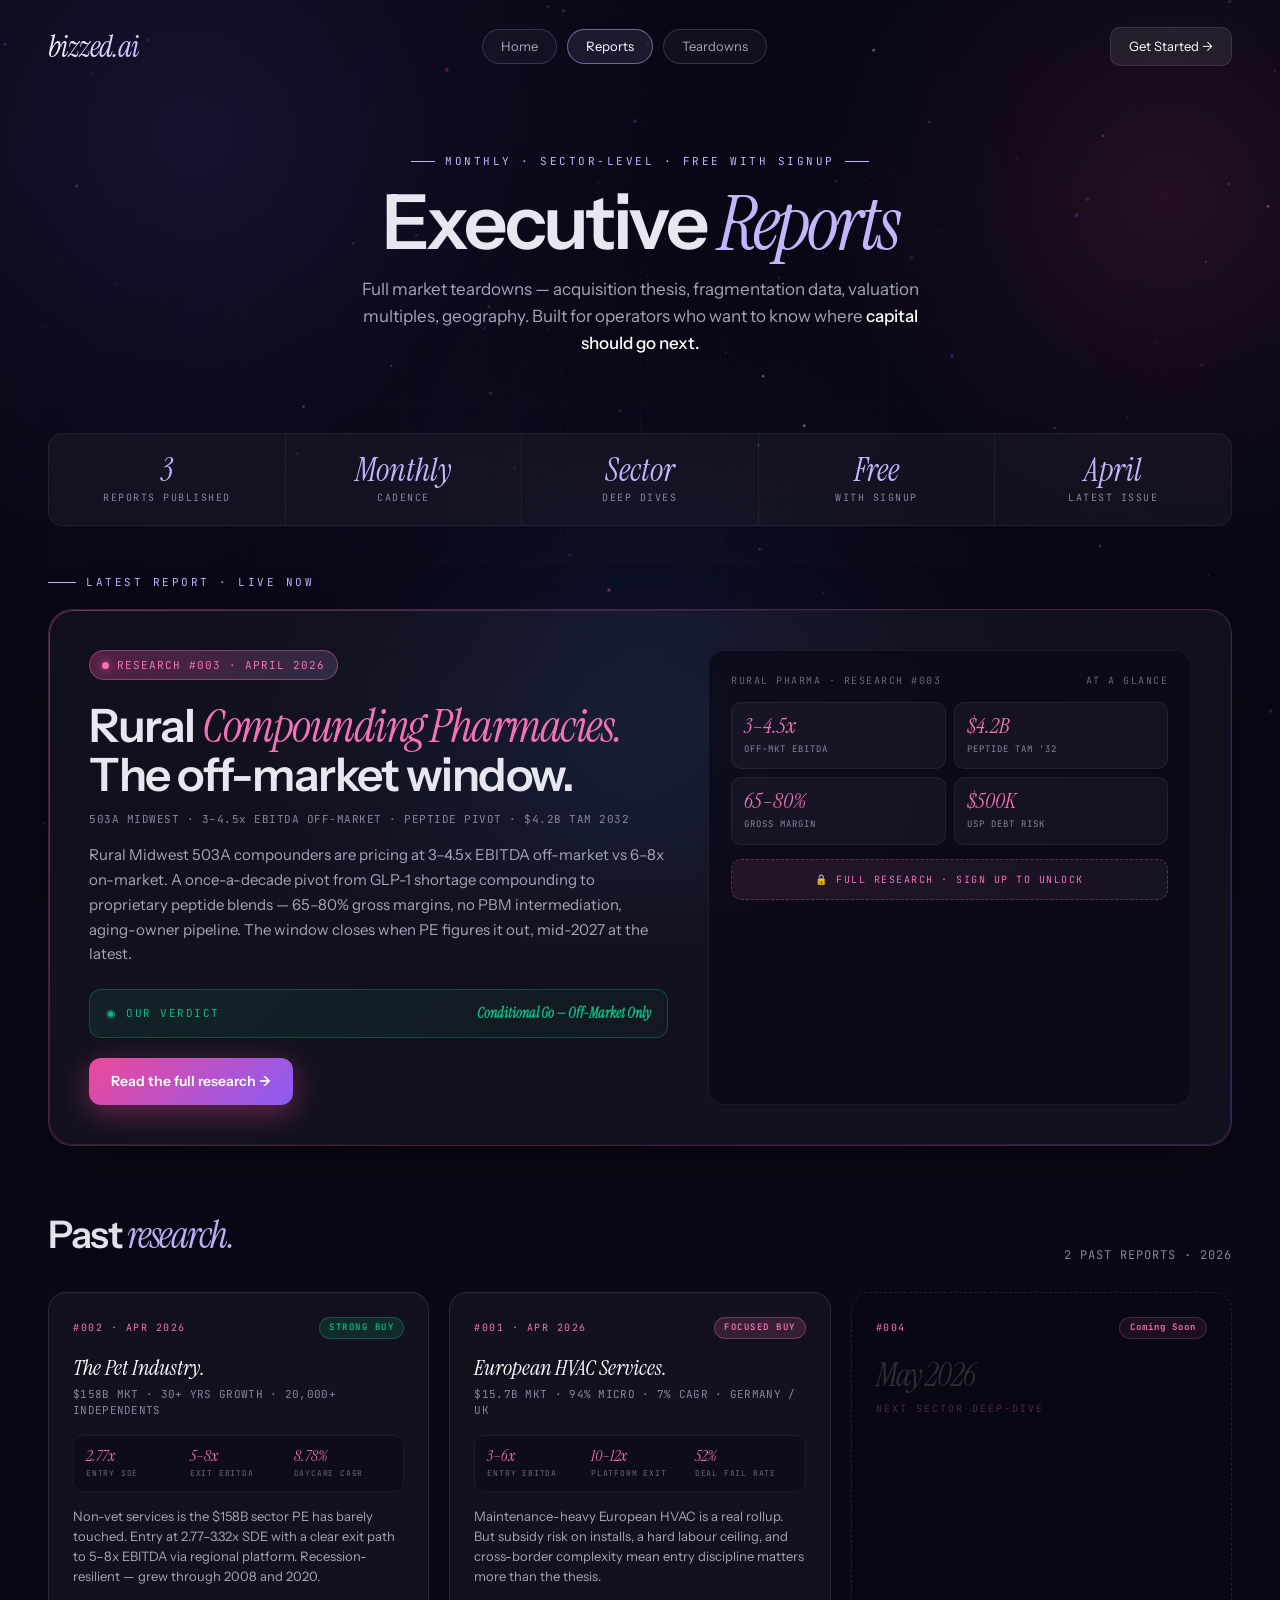
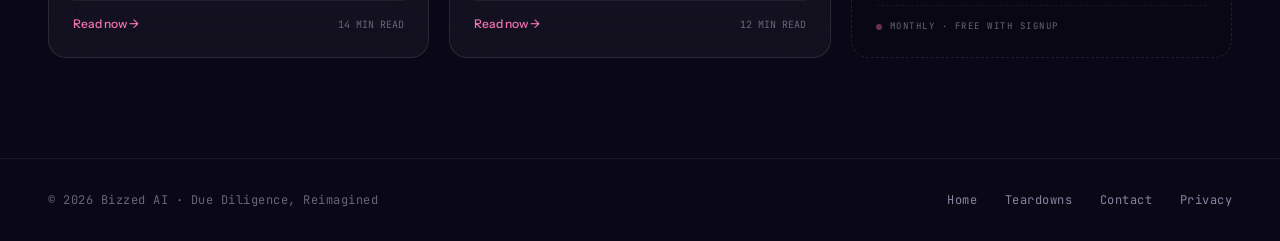
==== commit de3beece: "Add files via upload" ====
--- a/reports.html
+++ b/reports.html
@@ -7,12 +7,9 @@
 <link rel="preconnect" href="https://fonts.googleapis.com">
 <link rel="preconnect" href="https://fonts.gstatic.com" crossorigin>
 <link href="https://fonts.googleapis.com/css2?family=Instrument+Sans:wght@400;500;600;700&family=Instrument+Serif:ital@0;1&family=JetBrains+Mono:wght@400;500&display=swap" rel="stylesheet">
-<link rel="stylesheet" href="css/global.css">
-<link rel="stylesheet" href="css/components.css">
 <link rel="stylesheet" href="css/reports.css">
-<link rel="stylesheet" href="css/reports-inline.css">
 </head>
-<body class="reports-page">
+<body>
 <canvas id="bg-canvas"></canvas>
 <div class="bg-grid"></div>
 <div class="content" id="listing-page">
--- a/css/reports.css
+++ b/css/reports.css
@@ -1,33 +1,97 @@
-/* =============================================
-   REPORTS PAGE — Pink-themed featured card, exec cards, pet dashboard
-   ============================================= */
-
-/* ── FEATURED CARD (reports uses pink theme) ── */
-.reports-page .featured-card{border-color:rgba(244,114,182,.2)}
-.reports-page .featured-card::before{background:linear-gradient(135deg,rgba(244,114,182,.4),transparent 55%,rgba(139,92,246,.25))}
-.reports-page .featured-card:hover{box-shadow:0 50px 100px rgba(236,72,153,.2)}
-.reports-page .ft-tag{background:linear-gradient(135deg,rgba(236,72,153,.3),rgba(196,181,253,.15));border-color:rgba(244,114,182,.4);color:var(--pink-light)}
-.reports-page .ft-tag .d{background:var(--pink-light);box-shadow:0 0 8px var(--pink)}
-.reports-page .ft-title em{color:var(--pink-light)}
-.reports-page .ft-verdict{background:linear-gradient(135deg,rgba(16,185,129,.1),rgba(16,185,129,.04));border-color:rgba(16,185,129,.3)}
-.reports-page .ft-verdict .l{color:var(--success)}
-.reports-page .ft-verdict .r{color:var(--success)}
-.reports-page .ft-cta{background:linear-gradient(135deg,var(--pink),var(--violet-deep));box-shadow:0 8px 30px rgba(236,72,153,.4)}
-.reports-page .ft-cta:hover{box-shadow:0 12px 40px rgba(236,72,153,.55)}
-
-/* ── FEATURED PREVIEW (KPI grid variant) ── */
+/* Complete head CSS extracted from original reports.html */
+
+*{margin:0;padding:0;box-sizing:border-box}
+:root{
+  --bg:#0a0816;--ink:#e8e6f0;--ink-dim:#a8a3ba;--ink-dimmer:#8a84a0;--ink-dimmest:#6a6478;
+  --violet:#c4b5fd;--violet-deep:#8b5cf6;--pink:#ec4899;--pink-light:#f472b6;
+  --success:#10b981;--warn:#fbbf24;--danger:#ef4444;
+  --border:rgba(255,255,255,.1);--border-soft:rgba(255,255,255,.06);
+  --glass:rgba(255,255,255,.04);--glass-strong:rgba(255,255,255,.08);
+}
+html{scroll-behavior:smooth}
+body{background:var(--bg);color:var(--ink);font-family:'Instrument Sans',system-ui,sans-serif;line-height:1.5;overflow-x:hidden;min-height:100vh}
+::-webkit-scrollbar{width:10px}
+::-webkit-scrollbar-track{background:rgba(255,255,255,.08)}
+::-webkit-scrollbar-thumb{background:rgba(196,181,253,.8);border-radius:4px}
+a{color:inherit;text-decoration:none}
+button{font:inherit;cursor:pointer;border:none;background:none;color:inherit}
+ 
+canvas#bg-canvas{position:fixed;inset:0;z-index:0;pointer-events:none;opacity:0.55}
+.bg-grid{position:fixed;inset:0;z-index:1;pointer-events:none;background-image:linear-gradient(rgba(255,255,255,.025) 1px,transparent 1px),linear-gradient(90deg,rgba(255,255,255,.025) 1px,transparent 1px);background-size:80px 80px;mask-image:radial-gradient(ellipse at center,#000 0%,transparent 70%)}
+.content{position:relative;z-index:3}
+ 
+/* NAV */
+.nav{max-width:1360px;margin:0 auto;padding:24px 48px;display:flex;justify-content:space-between;align-items:center}
+.logo{font-family:'Instrument Serif',serif;font-style:italic;font-size:30px;letter-spacing:-1px;background:linear-gradient(135deg,#fff,var(--violet));-webkit-background-clip:text;background-clip:text;-webkit-text-fill-color:transparent}
+.nav-center{display:flex;gap:10px}
+.nav-pill{display:inline-flex;align-items:center;justify-content:center;padding:7px 18px;border-radius:100px;border:1px solid rgba(196,181,253,.2);background:rgba(255,255,255,.04);color:var(--ink-dim);font-size:13px;backdrop-filter:blur(8px);transition:all .25s}
+.nav-pill:hover{color:#fff;border-color:rgba(196,181,253,.55);background:rgba(196,181,253,.08);transform:translateY(-1px);box-shadow:0 4px 20px rgba(139,92,246,.25)}
+.nav-pill.active{color:#fff;border-color:rgba(196,181,253,.5);background:rgba(196,181,253,.1)}
+.nav-btn{background:var(--glass-strong);border:1px solid var(--border);color:#fff;padding:9px 18px;border-radius:10px;font-size:13px;backdrop-filter:blur(10px);transition:all .2s}
+.nav-btn:hover{background:rgba(255,255,255,.12);transform:translateY(-1px)}
+ 
+@keyframes fadeUp{from{opacity:0;transform:translateY(12px)}to{opacity:1;transform:none}}
+@keyframes pulse{50%{opacity:.4}}
+ 
+/* PAGE HEADER */
+.page-header{max-width:1360px;margin:0 auto;padding:60px 48px 40px;text-align:center;animation:fadeUp .6s ease both}
+.page-eyebrow{font-family:'JetBrains Mono',monospace;font-size:11px;letter-spacing:2.5px;color:var(--violet);text-transform:uppercase;margin-bottom:16px;display:flex;align-items:center;justify-content:center;gap:10px}
+.page-eyebrow::before,.page-eyebrow::after{content:'';width:24px;height:1px;background:var(--violet)}
+.page-header h1{font-size:clamp(44px,6vw,76px);line-height:.95;letter-spacing:-3px;font-weight:600;margin-bottom:16px}
+.page-header h1 em{font-family:'Instrument Serif',serif;font-style:italic;font-weight:400;color:var(--violet)}
+.page-sub{font-size:17px;color:var(--ink-dim);max-width:560px;margin:0 auto 36px;line-height:1.6}
+.page-sub strong{color:#fff;font-weight:500}
+ 
+/* STATS BAR */
+.stats-bar{max-width:1360px;margin:0 auto;padding:0 48px 48px;display:flex;gap:0}
+.stat-item{flex:1;padding:20px 28px;border:1px solid var(--border-soft);background:var(--glass);backdrop-filter:blur(20px);text-align:center}
+.stat-item:first-child{border-radius:14px 0 0 14px}
+.stat-item:last-child{border-radius:0 14px 14px 0}
+.stat-item+.stat-item{border-left:none}
+.stat-n{font-family:'Instrument Serif',serif;font-style:italic;font-size:32px;color:var(--violet);line-height:1;margin-bottom:4px}
+.stat-l{font-family:'JetBrains Mono',monospace;font-size:10px;color:var(--ink-dimmer);letter-spacing:1.5px;text-transform:uppercase}
+ 
+/* FEATURED REPORT */
+.featured-section{max-width:1360px;margin:0 auto;padding:0 48px 40px}
+.section-label{font-family:'JetBrains Mono',monospace;font-size:11px;letter-spacing:2.5px;color:var(--violet);text-transform:uppercase;margin-bottom:18px;display:flex;align-items:center;gap:10px}
+.section-label::before{content:'';width:28px;height:1px;background:var(--violet)}
+ 
+.featured-card{background:var(--glass);border:1px solid rgba(244,114,182,.2);border-radius:24px;padding:40px;backdrop-filter:blur(30px);display:grid;grid-template-columns:1.2fr 1fr;gap:40px;position:relative;overflow:hidden;box-shadow:0 40px 80px rgba(0,0,0,.3);cursor:pointer;transition:all .3s}
+.featured-card::before{content:'';position:absolute;inset:0;border-radius:24px;padding:1px;background:linear-gradient(135deg,rgba(244,114,182,.4),transparent 55%,rgba(139,92,246,.25));-webkit-mask:linear-gradient(#fff 0 0) content-box,linear-gradient(#fff 0 0);-webkit-mask-composite:xor;mask-composite:exclude;pointer-events:none}
+.featured-card:hover{transform:translateY(-4px);box-shadow:0 50px 100px rgba(236,72,153,.2)}
+.ft-tag{display:inline-flex;align-items:center;gap:8px;background:linear-gradient(135deg,rgba(236,72,153,.3),rgba(196,181,253,.15));border:1px solid rgba(244,114,182,.4);padding:6px 12px;border-radius:100px;font-family:'JetBrains Mono',monospace;font-size:11px;color:var(--pink-light);margin-bottom:22px;letter-spacing:1px}
+.ft-tag .d{width:7px;height:7px;background:var(--pink-light);border-radius:50%;box-shadow:0 0 8px var(--pink);animation:pulse 1.8s infinite}
+.ft-title{font-size:46px;line-height:1.05;letter-spacing:-1.5px;font-weight:600;margin-bottom:12px}
+.ft-title em{font-family:'Instrument Serif',serif;font-style:italic;font-weight:400;color:var(--pink-light)}
+.ft-meta{font-family:'JetBrains Mono',monospace;font-size:11px;color:var(--ink-dimmer);margin-bottom:16px;letter-spacing:.5px}
+.ft-desc{font-size:15px;line-height:1.65;color:var(--ink-dim);margin-bottom:22px}
+.ft-verdict{display:flex;justify-content:space-between;align-items:center;padding:13px 16px;margin-bottom:20px;border-radius:12px;background:linear-gradient(135deg,rgba(16,185,129,.1),rgba(16,185,129,.04));border:1px solid rgba(16,185,129,.3)}
+.ft-verdict .l{font-family:'JetBrains Mono',monospace;font-size:11px;color:var(--success);letter-spacing:1.5px;text-transform:uppercase}
+.ft-verdict .r{font-size:14px;font-weight:600;color:var(--success);font-family:'Instrument Serif',serif;font-style:italic}
+.ft-cta{display:inline-flex;align-items:center;gap:10px;background:linear-gradient(135deg,var(--pink),var(--violet-deep));color:#fff;padding:13px 22px;border-radius:12px;font-size:14px;font-weight:600;box-shadow:0 8px 30px rgba(236,72,153,.4);transition:all .2s;cursor:pointer;border:none}
+.ft-cta:hover{transform:translateY(-1px);box-shadow:0 12px 40px rgba(236,72,153,.55)}
+.ft-preview{background:rgba(10,8,22,.7);border:1px solid var(--border-soft);border-radius:16px;padding:22px;display:flex;flex-direction:column;gap:14px}
+.fp-hd{display:flex;justify-content:space-between;font-family:'JetBrains Mono',monospace;font-size:10px;letter-spacing:1.5px;color:var(--ink-dimmest);text-transform:uppercase}
 .fp-kpi-grid{display:grid;grid-template-columns:repeat(2,1fr);gap:8px}
 .fp-kpi{background:var(--glass);padding:12px;border-radius:10px;border:1px solid var(--border-soft)}
 .fp-kpi .n{font-family:'Instrument Serif',serif;font-style:italic;font-size:22px;color:var(--pink-light);line-height:1}
 .fp-kpi .l{font-size:9px;color:var(--ink-dimmer);margin-top:6px;font-family:'JetBrains Mono',monospace;letter-spacing:1px;text-transform:uppercase}
-.reports-page .fp-lock{color:var(--pink-light);background:linear-gradient(135deg,rgba(244,114,182,.1),rgba(196,181,253,.06));border-color:rgba(244,114,182,.3)}
-
-/* ── EXEC CARDS ── */
+.fp-lock{padding:12px;border-radius:10px;text-align:center;font-family:'JetBrains Mono',monospace;font-size:10px;letter-spacing:1.5px;color:var(--pink-light);background:linear-gradient(135deg,rgba(244,114,182,.1),rgba(196,181,253,.06));border:1px dashed rgba(244,114,182,.3)}
+ 
+/* ARCHIVE GRID */
+.archive-section{max-width:1360px;margin:0 auto;padding:20px 48px 60px}
+.archive-head{display:flex;justify-content:space-between;align-items:flex-end;margin-bottom:28px}
+.archive-head h2{font-size:38px;letter-spacing:-1.5px;font-weight:600}
+.archive-head h2 em{font-family:'Instrument Serif',serif;font-style:italic;font-weight:400;color:var(--violet)}
+.archive-count{font-family:'JetBrains Mono',monospace;font-size:12px;color:var(--ink-dimmer);letter-spacing:1px}
+.grid-3{display:grid;grid-template-columns:repeat(3,1fr);gap:20px}
 .exec-card{background:var(--glass);border:1px solid var(--border);backdrop-filter:blur(20px);border-radius:18px;padding:24px;transition:all .3s;cursor:pointer;position:relative;overflow:hidden;display:flex;flex-direction:column}
 .exec-card:hover{transform:translateY(-4px);border-color:rgba(244,114,182,.35);background:rgba(255,255,255,.06)}
 .exec-card-hd{display:flex;justify-content:space-between;align-items:center;margin-bottom:16px;font-family:'JetBrains Mono',monospace;font-size:10px;color:var(--ink-dimmest);letter-spacing:1.5px;text-transform:uppercase}
 .exec-card-num{color:var(--pink-light)}
 .exec-card-verdict{padding:3px 9px;border-radius:100px;font-size:9px;font-weight:600;border:1px solid}
+.v-focused{background:rgba(244,114,182,.15);color:var(--pink-light);border-color:rgba(244,114,182,.3)}
+.v-strong{background:rgba(16,185,129,.15);color:var(--success);border-color:rgba(16,185,129,.3)}
 .exec-card-title{font-family:'Instrument Serif',serif;font-style:italic;font-size:22px;line-height:1.15;margin-bottom:6px;color:#fff}
 .exec-card-meta{font-family:'JetBrains Mono',monospace;font-size:11px;color:var(--ink-dimmer);margin-bottom:16px;letter-spacing:.3px}
 .exec-card-stats{display:grid;grid-template-columns:1fr 1fr 1fr;gap:6px;margin-bottom:14px;padding:12px;background:rgba(10,8,22,.5);border-radius:10px;border:1px solid var(--border-soft)}
@@ -38,21 +102,186 @@
 .exec-card-read{color:var(--pink-light);font-weight:500;transition:transform .2s;display:inline-block}
 .exec-card:hover .exec-card-read{transform:translateX(4px)}
 .exec-card-time{color:var(--ink-dimmest);font-family:'JetBrains Mono',monospace;font-size:10px}
-
-/* ── REPORTS SOON CARDS (pink variant) ── */
-.reports-page .soon-badge{background:rgba(244,114,182,.08);color:var(--pink-light);border-color:rgba(244,114,182,.2)}
-.reports-page .card-soon-label{color:rgba(244,114,182,.3)}
-.reports-page .soon-pulse{background:rgba(244,114,182,.4)}
-
-/* ── FLAG LIST ── */
+.card-soon{background:rgba(10,8,22,.4);border:1px dashed rgba(255,255,255,.1);backdrop-filter:blur(10px);border-radius:18px;padding:24px;display:flex;flex-direction:column;min-height:260px}
+.card-soon-hd{display:flex;justify-content:space-between;align-items:center;margin-bottom:20px;font-family:'JetBrains Mono',monospace;font-size:10px;color:var(--ink-dimmest);letter-spacing:1.5px}
+.soon-badge{padding:3px 10px;border-radius:100px;font-size:9px;font-weight:600;background:rgba(244,114,182,.08);color:var(--pink-light);border:1px solid rgba(244,114,182,.2);letter-spacing:1px}
+.card-soon-date{font-family:'Instrument Serif',serif;font-style:italic;font-size:32px;line-height:1;letter-spacing:-1px;color:rgba(255,255,255,.15);margin-bottom:10px}
+.card-soon-label{font-family:'JetBrains Mono',monospace;font-size:10px;letter-spacing:2px;color:rgba(244,114,182,.3);text-transform:uppercase;margin-bottom:auto}
+.card-soon-footer{margin-top:28px;padding-top:14px;border-top:1px dashed rgba(255,255,255,.06);font-family:'JetBrains Mono',monospace;font-size:9px;letter-spacing:1.5px;color:var(--ink-dimmest);text-transform:uppercase;display:flex;align-items:center;gap:8px}
+.soon-pulse{width:6px;height:6px;background:rgba(244,114,182,.4);border-radius:50%;animation:pulse 2s infinite}
+ 
+footer{border-top:1px solid var(--border-soft);padding:32px 48px;margin-top:40px;max-width:1360px;margin-left:auto;margin-right:auto;display:flex;justify-content:space-between;align-items:center;font-size:12px;color:var(--ink-dimmest);font-family:'JetBrains Mono',monospace;letter-spacing:.5px}
+footer a{color:var(--ink-dimmer);transition:color .2s;margin-left:20px}
+footer a:hover{color:var(--ink)}
+ 
+@media(max-width:1024px){.featured-card{grid-template-columns:1fr}.grid-3{grid-template-columns:repeat(2,1fr)}}
+@media(max-width:700px){.grid-3{grid-template-columns:1fr}.stats-bar{flex-direction:column}.stat-item{border-radius:0!important;border-top:none}.stat-item:first-child{border-radius:14px 14px 0 0!important;border-top:1px solid var(--border-soft)!important}}
+ 
+/* BZ Dashboard CSS */
+/* =============================================
+   BZ DASHBOARD — shared dark panel system
+============================================= */
+.bz-dash{margin-bottom:32px}
+.bz-dash-2col{display:grid;grid-template-columns:1fr 1fr;gap:16px}
+.bz-dash-4col{display:grid;grid-template-columns:1fr 1fr 1fr 1fr;gap:14px}
+.bz-panel{background:rgba(10,8,22,.6);border:1px solid rgba(255,255,255,.08);border-radius:14px;padding:26px 28px;display:flex;flex-direction:column}
+.bz-panel-hd{display:flex;justify-content:space-between;align-items:center;margin-bottom:16px;font-family:'JetBrains Mono',monospace;font-size:9px;letter-spacing:2px;text-transform:uppercase}
+.bz-panel-hd>span:first-child{color:rgba(255,255,255,.7);font-weight:600}
+.bz-panel-sub{color:rgba(255,255,255,.25);font-size:8px;letter-spacing:1px}
+.bz-panel-note{font-size:11px;color:rgba(255,255,255,.45);line-height:1.6;margin-top:14px;padding-top:12px;border-top:1px solid rgba(255,255,255,.06)}
+.bz-panel-note strong{color:rgba(255,255,255,.8)}
+/* Segment bars */
+.bz-seg-list{display:flex;flex-direction:column;gap:12px}
+.bz-seg-row{display:grid;grid-template-columns:90px 1fr 50px;gap:10px;align-items:center}
+.bz-seg-name{font-size:12px;color:rgba(255,255,255,.65)}
+.bz-seg-bar-wrap{height:14px;background:rgba(255,255,255,.05);border-radius:3px;overflow:hidden}
+.bz-seg-bar{height:100%;border-radius:3px}
+.bz-seg-val{font-family:'JetBrains Mono',monospace;font-size:11px;color:rgba(255,255,255,.7);text-align:right}
+/* Chart wrapper */
+.bz-chart-wrap{margin-bottom:8px}
+.bz-chart-legend{display:flex;gap:14px;margin-top:6px;flex-wrap:wrap}
+.bz-chart-legend span{font-family:'JetBrains Mono',monospace;font-size:9px;color:rgba(255,255,255,.45);letter-spacing:1px;display:flex;align-items:center;gap:5px}
+.bz-ld{width:10px;height:4px;border-radius:2px;display:inline-block;flex-shrink:0}
+/* Metro / scoring bars */
+.bz-metro-list{display:flex;flex-direction:column;gap:12px}
+.bz-metro-row{display:flex;flex-direction:column;gap:4px}
+.bz-metro-name{font-size:12px;color:rgba(255,255,255,.75);font-weight:500}
+.bz-metro-bar-wrap{display:flex;align-items:center;gap:8px}
+.bz-metro-bar{height:10px;border-radius:3px;flex:1;background:linear-gradient(90deg,#6d4aff,#a78bfa)}
+.bz-metro-score{font-family:'JetBrains Mono',monospace;font-size:11px;color:rgba(255,255,255,.7);min-width:28px;text-align:right}
+.bz-metro-sub{font-size:10px;color:rgba(255,255,255,.3);line-height:1.4}
+/* Vertical bar chart wrapper */
+.bz-barv-wrap{margin-bottom:8px}
+/* Deal mini compare */
+.bz-deal-mini{display:grid;grid-template-columns:1fr auto 1fr;gap:8px;align-items:center;margin-top:4px}
+.bz-deal-mini-col{border-radius:10px;padding:10px 12px}
+.bz-dmc-ask{background:rgba(239,68,68,.07);border:1px solid rgba(239,68,68,.2)}
+.bz-dmc-counter{background:rgba(16,185,129,.07);border:1px solid rgba(16,185,129,.2)}
+.bz-dmc-lbl{font-family:'JetBrains Mono',monospace;font-size:8px;letter-spacing:1.5px;color:rgba(255,255,255,.3);text-transform:uppercase;margin-bottom:4px}
+.bz-dmc-price{font-family:'Instrument Serif',serif;font-style:italic;font-size:22px;color:var(--danger);line-height:1;margin-bottom:6px}
+.bz-dmc-row{display:flex;justify-content:space-between;font-size:10px;padding:3px 0;border-bottom:1px solid rgba(255,255,255,.04)}
+.bz-dmc-row span:first-child{color:rgba(255,255,255,.3);font-family:'JetBrains Mono',monospace;font-size:9px}
+.bz-dmc-row span:last-child{color:rgba(255,255,255,.6)}
+.bz-bad{color:var(--danger)!important;font-weight:600}
+.bz-good{color:var(--success)!important;font-weight:600}
+.bz-deal-mini-vs{font-family:'JetBrains Mono',monospace;font-size:9px;color:rgba(255,255,255,.2);letter-spacing:2px;text-align:center}
+/* BRIT framework */
+.bz-brit-list{display:flex;flex-direction:column;gap:8px}
+.bz-brit-row{display:grid;grid-template-columns:16px 1fr 60px 28px;gap:8px;align-items:center}
+.bz-brit-letter{font-family:'Instrument Serif',serif;font-style:italic;font-size:16px;line-height:1;text-align:center}
+.bz-brit-name{font-size:11px;color:rgba(255,255,255,.55)}
+.bz-brit-track{height:6px;background:rgba(255,255,255,.07);border-radius:3px;overflow:hidden}
+.bz-brit-track div{height:100%;border-radius:3px}
+.bz-brit-score{font-family:'JetBrains Mono',monospace;font-size:12px;text-align:right}
+.bz-brit-total-row{display:flex;justify-content:space-between;align-items:center;padding-top:10px;border-top:1px solid rgba(255,255,255,.08);margin-top:4px}
+.bz-brit-total-row>span:first-child{font-family:'JetBrains Mono',monospace;font-size:9px;letter-spacing:1.5px;color:rgba(255,255,255,.3)}
+.bz-brit-total-val{font-family:'Instrument Serif',serif;font-style:italic;font-size:20px;color:#fff}
+/* Scenario list */
+.bz-scenario-list{display:flex;flex-direction:column;gap:7px}
+.bz-sc-row{display:grid;grid-template-columns:52px 1fr 80px 60px;gap:10px;align-items:center;padding:8px 10px;border-radius:8px;border:1px solid var(--border-soft)}
+.bz-sc-bull{border-color:rgba(16,185,129,.2)!important;background:rgba(16,185,129,.04)}
+.bz-sc-base{border-color:rgba(196,181,253,.2)!important;background:rgba(196,181,253,.03)}
+.bz-sc-bear{border-color:rgba(251,191,36,.2)!important;background:rgba(251,191,36,.03)}
+.bz-sc-cat{border-color:rgba(239,68,68,.2)!important;background:rgba(239,68,68,.03)}
+.bz-sc-tag{font-family:'JetBrains Mono',monospace;font-size:9px;letter-spacing:1px;color:rgba(255,255,255,.4);text-transform:uppercase}
+.bz-sc-rev{font-size:11px;color:rgba(255,255,255,.7)}
+.bz-sc-bar-wrap{height:6px;background:rgba(255,255,255,.07);border-radius:3px;overflow:hidden}
+.bz-sc-bar-wrap div{height:100%;border-radius:3px}
+.bz-sc-payback{font-family:'JetBrains Mono',monospace;font-size:11px;text-align:right}
+.bz-vb-list{display:flex;flex-direction:column;gap:10px}
+.bz-vb-hdr{display:grid;grid-template-columns:130px 1fr 1fr;gap:10px;font-family:'JetBrains Mono',monospace;font-size:8px;letter-spacing:1px;color:rgba(255,255,255,.3);text-transform:uppercase;padding-bottom:6px;border-bottom:1px solid rgba(255,255,255,.05)}
+.bz-vb-hdr>span{text-align:left}
+.bz-vb-row{display:grid;grid-template-columns:130px 1fr 1fr;gap:10px;align-items:center;padding:6px 0}
+.bz-vb-name{font-size:11px;color:rgba(255,255,255,.75);display:flex;align-items:center;gap:6px}
+.bz-vb-tag{font-family:'JetBrains Mono',monospace;font-size:8px;letter-spacing:1px;padding:2px 6px;background:rgba(16,185,129,.15);color:var(--success);border:1px solid rgba(16,185,129,.3);border-radius:3px}
+.bz-vb-tag-bad{font-family:'JetBrains Mono',monospace;font-size:8px;letter-spacing:1px;padding:2px 6px;background:rgba(239,68,68,.15);color:var(--danger);border:1px solid rgba(239,68,68,.3);border-radius:3px}
+.bz-vb-entry,.bz-vb-exit{display:flex;align-items:center;gap:8px}
+.bz-vb-entry-bar{height:10px;border-radius:3px;background:linear-gradient(90deg,var(--violet),rgba(196,181,253,.4));flex-shrink:0}
+.bz-vb-exit-bar{height:10px;border-radius:3px;background:linear-gradient(90deg,var(--pink-light),rgba(244,114,182,.4));flex-shrink:0}
+.bz-vb-entry>span,.bz-vb-exit>span{font-family:'JetBrains Mono',monospace;font-size:10px;color:rgba(255,255,255,.65);white-space:nowrap}
+.bz-vb-excluded{opacity:.55}
+@media(max-width:700px){
+  .bz-dash-2col{grid-template-columns:1fr}
+  .bz-dash-4col{grid-template-columns:1fr 1fr}
+  .bz-vb-row,.bz-vb-hdr{grid-template-columns:1fr}
+}
+ 
+ 
+/* THESIS VERDICT STRIP */
+.thesis-verdict-strip{display:flex;flex-direction:column;gap:8px;margin-bottom:40px;margin-left:auto;margin-right:auto}
+.tvs-top-row{display:grid;grid-template-columns:1fr 1fr 1fr;gap:1px;background:rgba(255,255,255,.08);border-radius:14px;overflow:hidden;border:1px solid rgba(255,255,255,.1)}
+.tvs-cell{background:rgba(255,255,255,.04);padding:20px 24px;display:flex;flex-direction:column;gap:5px}
+.tvs-cell.tvs-verdict{background:linear-gradient(135deg,rgba(16,185,129,.15),rgba(16,185,129,.04))}
+.tvs-label{font-family:'JetBrains Mono',monospace;font-size:9px;letter-spacing:2.5px;text-transform:uppercase;color:rgba(255,255,255,.3)}
+.tvs-val{font-family:'Instrument Serif',serif;font-style:italic;font-size:26px;color:#10b981;line-height:1.1}
+.tvs-val.tvs-pink{color:var(--pink-light)}
+.tvs-val.tvs-violet{color:var(--violet)}
+.tvs-stats-row{display:grid;grid-template-columns:repeat(6,1fr);gap:8px}
+.tvs-stat-pill{background:rgba(255,255,255,.04);border:1px solid rgba(255,255,255,.08);border-radius:12px;padding:14px 16px;display:flex;flex-direction:column;gap:4px}
+.tvs-stat-val{font-family:'Instrument Serif',serif;font-style:italic;font-size:22px;color:var(--pink-light);line-height:1}
+.tvs-stat-lbl{font-family:'JetBrains Mono',monospace;font-size:8px;letter-spacing:1.5px;text-transform:uppercase;color:rgba(255,255,255,.3)}
+@media(max-width:768px){.tvs-top-row{grid-template-columns:1fr}.tvs-stats-row{grid-template-columns:1fr 1fr 1fr}}
+@media(max-width:480px){.tvs-stats-row{grid-template-columns:1fr 1fr}}
+
+
+/* Inline body styles from reports.html */
+
+#doc-page{display:none;position:fixed;inset:0;z-index:200;background:var(--bg);overflow-y:auto}
+#doc-page.open{display:block;animation:docIn .35s ease both}
+@keyframes docIn{from{opacity:0;transform:translateY(16px)}to{opacity:1;transform:none}}
+.doc-topbar{position:sticky;top:0;z-index:10;background:rgba(10,8,22,.92);backdrop-filter:blur(20px);border-bottom:1px solid var(--border-soft);padding:14px 48px;display:flex;justify-content:space-between;align-items:center}
+.doc-back{display:flex;align-items:center;gap:8px;font-family:'JetBrains Mono',monospace;font-size:12px;letter-spacing:1px;color:var(--pink-light);text-transform:uppercase;cursor:pointer;transition:gap .2s}
+.doc-back:hover{gap:12px}
+.doc-brand{font-family:'Instrument Serif',serif;font-style:italic;font-size:22px;letter-spacing:-.5px;background:linear-gradient(135deg,#fff,var(--pink-light));-webkit-background-clip:text;background-clip:text;-webkit-text-fill-color:transparent}
+.doc-topbar-right{font-family:'JetBrains Mono',monospace;font-size:10px;color:var(--ink-dimmest);letter-spacing:1px;text-transform:uppercase}
+.doc-body{max-width:1200px;margin:0 auto;padding:60px 48px 100px;position:relative;z-index:2}
+/* Wide dashboard layout */
+.doc-body { max-width: 1200px !important; }
+.doc-prose { max-width: 740px; margin-left: auto; margin-right: auto; }
+.doc-section, .doc-verdict-banner, .doc-stats, .doc-eyebrow, .doc-title, .doc-subtitle, .doc-footer-bar { max-width: 740px; margin-left: auto; margin-right: auto; }
+ 
+.doc-eyebrow{display:flex;align-items:center;justify-content:center;gap:10px;font-family:'JetBrains Mono',monospace;font-size:11px;letter-spacing:2px;color:var(--pink-light);text-transform:uppercase;margin-bottom:28px}
+.doc-eyebrow::before{content:'';width:32px;height:1px;background:var(--pink-light)}
+.doc-title{font-size:clamp(38px,5vw,64px);line-height:.95;letter-spacing:-2.5px;font-weight:600;margin-bottom:16px;text-align:center}
+.doc-title em{font-family:'Instrument Serif',serif;font-style:italic;font-weight:400;color:var(--pink-light)}
+.doc-subtitle{font-size:16px;color:var(--ink-dim);line-height:1.6;max-width:640px;margin-bottom:32px;text-align:center;margin-left:auto;margin-right:auto}
+.doc-verdict-banner{display:grid;grid-template-columns:1fr 1fr 1fr;gap:1px;background:var(--border);border-radius:16px;overflow:hidden;margin-bottom:48px;border:1px solid var(--border)}
+.dvb-cell{background:var(--glass);padding:20px 24px;display:flex;flex-direction:column;gap:4px}
+.dvb-cell:first-child{background:linear-gradient(135deg,rgba(16,185,129,.12),rgba(16,185,129,.04))}
+.dvb-label{font-family:'JetBrains Mono',monospace;font-size:9px;letter-spacing:2px;text-transform:uppercase;color:var(--ink-dimmest)}
+.dvb-val{font-family:'Instrument Serif',serif;font-style:italic;font-size:26px;color:var(--success);line-height:1}
+.doc-stats{display:flex;gap:10px;margin-bottom:48px;flex-wrap:wrap}
+.doc-stat{background:var(--glass);border:1px solid var(--border-soft);border-radius:12px;padding:14px 18px;display:flex;flex-direction:column;gap:4px;flex:1;min-width:100px}
+.doc-stat .n{font-family:'Instrument Serif',serif;font-style:italic;font-size:24px;color:var(--pink-light);line-height:1}
+.doc-stat .l{font-family:'JetBrains Mono',monospace;font-size:9px;letter-spacing:1.2px;text-transform:uppercase;color:var(--ink-dimmer)}
+.doc-section{margin-bottom:48px}
+.doc-section-hd{font-family:'JetBrains Mono',monospace;font-size:11px;letter-spacing:3px;text-transform:uppercase;color:var(--pink-light);margin-bottom:20px;display:flex;align-items:center;gap:12px}
+.doc-section-hd::after{content:'';flex:1;height:1px;background:var(--border-soft)}
+.doc-table{width:100%;border-collapse:collapse;margin-bottom:16px}
+.doc-table th{text-align:left;padding:10px 14px;font-family:'JetBrains Mono',monospace;font-size:9px;letter-spacing:2px;text-transform:uppercase;color:var(--ink-dimmer);border-bottom:1px solid var(--border);background:rgba(10,8,22,.4)}
+.doc-table td{padding:12px 14px;font-size:13px;color:var(--ink-dim);line-height:1.5;border-bottom:1px solid var(--border-soft);vertical-align:top}
+.doc-table tr:hover td{background:rgba(255,255,255,.02)}
+.doc-table td:first-child{color:#fff;font-weight:500;font-size:12px}
+.row-good td{background:rgba(16,185,129,.04)!important}
+.row-good td:first-child{color:var(--success)}
+.row-warn td{background:rgba(239,68,68,.04)!important}
+.row-warn td:first-child{color:var(--danger)}
+.doc-callout{border-radius:14px;padding:20px 22px;margin-bottom:16px;font-size:13px;line-height:1.6}
+.doc-callout.success{background:rgba(16,185,129,.06);border:1px solid rgba(16,185,129,.25);color:var(--ink-dim)}
+.doc-callout.success strong{color:var(--success)}
+.doc-callout.warn{background:rgba(251,191,36,.06);border:1px solid rgba(251,191,36,.25);color:var(--ink-dim)}
+.doc-callout.warn strong{color:var(--warn)}
+.doc-callout.danger{background:rgba(239,68,68,.06);border:1px solid rgba(239,68,68,.2);color:var(--ink-dim)}
+.doc-callout.danger strong{color:var(--danger)}
+.doc-callout.pink{background:rgba(244,114,182,.06);border:1px solid rgba(244,114,182,.2);color:var(--ink-dim)}
+.doc-callout.pink strong{color:var(--pink-light)}
 .flag-list{display:flex;flex-direction:column;gap:8px}
 .flag-item{display:flex;gap:12px;align-items:flex-start;padding:12px 14px;border-radius:10px;font-size:13px;line-height:1.5}
 .flag-item.green{background:rgba(16,185,129,.05);border:1px solid rgba(16,185,129,.15);color:var(--ink-dim)}
 .flag-item.red{background:rgba(239,68,68,.05);border:1px solid rgba(239,68,68,.15);color:var(--ink-dim)}
+.flag-item.warn{background:rgba(251,191,36,.05);border:1px solid rgba(251,191,36,.15);color:var(--ink-dim)}
 .flag-item .icon{flex-shrink:0;width:20px;text-align:center;margin-top:1px}
 .flag-item strong{color:#fff}
-
-/* ── RANK LIST ── */
 .rank-list{display:flex;flex-direction:column;gap:10px;margin-bottom:16px}
 .rank-item{display:grid;grid-template-columns:54px 1fr 140px;gap:16px;align-items:center;background:var(--glass);border:1px solid var(--border-soft);border-radius:14px;padding:16px 18px}
 .rank-num{font-family:'Instrument Serif',serif;font-style:italic;font-size:40px;color:var(--pink-light);line-height:1;text-align:center}
@@ -61,62 +290,152 @@
 .rank-stat{text-align:right}
 .rank-stat .n{font-family:'Instrument Serif',serif;font-style:italic;font-size:17px;color:var(--pink-light);line-height:1.1}
 .rank-stat .l{font-family:'JetBrains Mono',monospace;font-size:9px;letter-spacing:1px;text-transform:uppercase;color:var(--ink-dimmer);margin-top:4px}
-
-/* ── DOC CHART ── */
-.doc-chart{background:rgba(10,8,22,.5);padding:12px 12px 4px;border-radius:12px;border:1px solid var(--border-soft);display:flex;align-items:flex-end;gap:6px;height:100px}
-.doc-chart div{flex:1;border-radius:4px 4px 0 0}
-.doc-chart-labels{display:flex;gap:6px;margin-top:8px;padding:0 12px;font-family:'JetBrains Mono',monospace;font-size:10px;color:var(--ink-dimmer)}
-.doc-chart-labels span{flex:1;text-align:center}
-.doc-chart-labels span.hl{color:var(--danger)}
-
-/* ── PET DASHBOARD (reports-specific) ── */
-.pet-dash{display:flex;flex-direction:column;gap:20px;margin-bottom:40px}
-.pet-dash-row{display:grid;gap:20px}
-.pet-dash-row.two{grid-template-columns:1fr 1fr}
-.pet-dash-row.one{grid-template-columns:1fr}
-.bz-panel-lg{background:rgba(10,8,22,.6);border:1px solid rgba(255,255,255,.08);border-radius:14px;padding:28px 32px}
-.bz-panel-lg .bz-panel-hd{display:flex;justify-content:space-between;align-items:center;margin-bottom:20px;font-family:'JetBrains Mono',monospace;font-size:10px;letter-spacing:2px;text-transform:uppercase}
-.bz-panel-lg .bz-panel-hd>span:first-child{color:rgba(255,255,255,.75);font-weight:600}
-.bz-panel-lg .bz-panel-sub{color:rgba(255,255,255,.3);font-size:9px;letter-spacing:1px}
-.bz-panel-lg .bz-panel-note{font-size:12px;color:rgba(255,255,255,.5);line-height:1.6;margin-top:16px;padding-top:14px;border-top:1px solid rgba(255,255,255,.06)}
-.bz-panel-lg .bz-panel-note strong{color:rgba(255,255,255,.85)}
-.bz-seg-list-lg{display:flex;flex-direction:column;gap:14px}
-.bz-seg-row-lg{display:grid;grid-template-columns:110px 1fr 64px;gap:12px;align-items:center}
-.bz-seg-name-lg{font-size:13px;color:rgba(255,255,255,.7)}
-.bz-seg-bar-wrap-lg{height:18px;background:rgba(255,255,255,.05);border-radius:4px;overflow:hidden}
-.bz-seg-bar-lg{height:100%;border-radius:4px}
-.bz-seg-val-lg{font-family:'JetBrains Mono',monospace;font-size:12px;color:rgba(255,255,255,.75);text-align:right;font-weight:600}
-.bz-metro-list-lg{display:flex;flex-direction:column;gap:16px}
-.bz-metro-row-lg{display:flex;flex-direction:column;gap:5px}
-.bz-metro-name-lg{font-size:13px;color:rgba(255,255,255,.8);font-weight:600}
-.bz-metro-bar-wrap-lg{display:flex;align-items:center;gap:10px}
-.bz-metro-bar-lg{height:12px;border-radius:4px;background:linear-gradient(90deg,#6d4aff,#a78bfa)}
-.bz-metro-score-lg{font-family:'JetBrains Mono',monospace;font-size:12px;color:rgba(255,255,255,.75);min-width:32px;text-align:right;font-weight:600}
-.bz-metro-sub-lg{font-size:11px;color:rgba(255,255,255,.35);line-height:1.4}
-.bz-val-grid{display:flex;flex-direction:column;gap:10px}
-.bz-val-row{display:grid;grid-template-columns:160px 1fr 1fr;gap:14px;align-items:center;padding:10px 14px;border-radius:10px;background:rgba(255,255,255,.03);border:1px solid rgba(255,255,255,.05)}
-.bz-val-row.highlight{background:rgba(196,181,253,.06);border-color:rgba(196,181,253,.2)}
-.bz-val-row.excluded{opacity:.5}
-.bz-val-name{font-size:12px;color:rgba(255,255,255,.8);display:flex;flex-direction:column;gap:4px}
-.bz-val-badge{font-family:'JetBrains Mono',monospace;font-size:8px;letter-spacing:1px;padding:2px 7px;border-radius:4px;display:inline-block;width:fit-content}
-.bz-val-badge.best{background:rgba(16,185,129,.2);color:#6ee7b7;border:1px solid rgba(16,185,129,.3)}
-.bz-val-badge.out{background:rgba(239,68,68,.15);color:#fca5a5;border:1px solid rgba(239,68,68,.3)}
-.bz-val-hdr{display:grid;grid-template-columns:160px 1fr 1fr;gap:14px;font-family:'JetBrains Mono',monospace;font-size:9px;letter-spacing:1.5px;color:rgba(255,255,255,.3);text-transform:uppercase;padding:0 14px 8px;border-bottom:1px solid rgba(255,255,255,.06);margin-bottom:6px}
-.bz-val-cell{display:flex;flex-direction:column;gap:5px}
-.bz-val-bar{height:8px;border-radius:3px}
-.bz-val-num{font-family:'JetBrains Mono',monospace;font-size:11px;font-weight:600}
-.bz-val-entry .bz-val-bar{background:linear-gradient(90deg,#8b5cf6,rgba(139,92,246,.4))}
-.bz-val-entry .bz-val-num{color:#c4b5fd}
-.bz-val-exit .bz-val-bar{background:linear-gradient(90deg,#f472b6,rgba(244,114,182,.4))}
-.bz-val-exit .bz-val-num{color:#f472b6}
-.bz-val-row.excluded .bz-val-bar{background:linear-gradient(90deg,rgba(239,68,68,.4),rgba(239,68,68,.15))!important}
-.bz-val-row.excluded .bz-val-num{color:#fca5a5!important}
-
-/* ── REPORTS RESPONSIVE ── */
+.doc-footer-bar{margin-top:80px;padding-top:24px;border-top:1px solid var(--border-soft);display:flex;justify-content:space-between;align-items:center;font-family:'JetBrains Mono',monospace;font-size:10px;color:var(--ink-dimmest);letter-spacing:1px}
+.doc-footer-back{display:flex;align-items:center;gap:8px;color:var(--pink-light);cursor:pointer;text-transform:uppercase;letter-spacing:1.5px;font-size:10px;transition:gap .2s}
+.doc-footer-back:hover{gap:12px}
+/* ── ACCORDION (View Full Research / Full Teardown) ── */
+.accordion-section {
+  margin: 0 auto 48px;
+  max-width: 740px;
+}
+.accordion-btn {
+  width: 100%;
+  display: flex;
+  align-items: center;
+  justify-content: space-between;
+  padding: 18px 24px;
+  background: rgba(255,255,255,.04);
+  border: 1px solid rgba(196,181,253,.25);
+  border-radius: 14px;
+  color: #fff;
+  font-family: 'JetBrains Mono', monospace;
+  font-size: 13px;
+  letter-spacing: 1.5px;
+  text-transform: uppercase;
+  cursor: pointer;
+  transition: all .2s;
+}
+.accordion-btn:hover {
+  background: rgba(196,181,253,.08);
+  border-color: rgba(196,181,253,.45);
+}
+.accordion-section.open .accordion-btn {
+  border-radius: 14px 14px 0 0;
+  border-bottom-color: transparent;
+  background: rgba(196,181,253,.07);
+}
+.accordion-btn-label { color: #c4b5fd; }
+.accordion-btn-arrow {
+  font-size: 20px;
+  color: rgba(196,181,253,.6);
+  transition: transform .3s;
+  display: inline-block;
+}
+.accordion-section.open .accordion-btn-arrow { transform: rotate(180deg); }
+.accordion-body {
+  display: none;
+  border: 1px solid rgba(196,181,253,.2);
+  border-top: none;
+  border-radius: 0 0 14px 14px;
+  padding: 32px 28px 8px;
+  background: rgba(255,255,255,.02);
+}
+.accordion-section.open .accordion-body { display: block; }
+ 
+/* GATE */
+.doc-gate-wrapper{position:relative;overflow:hidden}
+.doc-gate-blur{filter:blur(6px);opacity:.4;pointer-events:none;user-select:none;max-height:0;overflow:hidden;transition:filter .5s ease,opacity .5s ease,max-height .5s ease}
+.doc-gate-card{position:relative;width:100%;z-index:10;background:rgba(8,6,20,.95);border:1px solid rgba(244,114,182,.28);border-radius:24px;padding:44px 40px;backdrop-filter:blur(40px);box-shadow:0 40px 100px rgba(0,0,0,.7);text-align:center}
+.doc-gate-card::before{content:'';position:absolute;inset:0;border-radius:24px;padding:1px;background:linear-gradient(135deg,rgba(244,114,182,.5),transparent 50%,rgba(139,92,246,.3));-webkit-mask:linear-gradient(#fff 0 0) content-box,linear-gradient(#fff 0 0);-webkit-mask-composite:xor;mask-composite:exclude;pointer-events:none}
+.gate-lock-icon{font-size:36px;margin-bottom:18px;display:block}
+.gate-kicker{font-family:'JetBrains Mono',monospace;font-size:10px;letter-spacing:3px;text-transform:uppercase;color:var(--pink-light);margin-bottom:10px}
+.gate-title{font-family:'Instrument Serif',serif;font-style:italic;font-size:30px;line-height:1.1;color:#fff;margin-bottom:12px}
+.gate-desc{font-size:13px;color:var(--ink-dim);line-height:1.65;margin-bottom:28px;max-width:380px;margin-left:auto;margin-right:auto}
+.gate-desc strong{color:#fff}
+.gate-form{display:flex;flex-direction:column;gap:10px}
+.gate-name-row{display:grid;grid-template-columns:1fr 1fr;gap:10px}
+.gate-input{width:100%;padding:14px 16px;background:rgba(255,255,255,.06);border:1px solid rgba(244,114,182,.18);border-radius:11px;color:#fff;font-size:14px;outline:none;font-family:'Instrument Sans',sans-serif;transition:border-color .2s}
+.gate-input::placeholder{color:var(--ink-dimmest)}
+.gate-input:focus{border-color:rgba(244,114,182,.45);background:rgba(255,255,255,.09)}
+.gate-input.err{border-color:rgba(239,68,68,.55)}
+.gate-btn{width:100%;padding:16px;margin-top:4px;background:linear-gradient(135deg,var(--pink),var(--violet-deep));color:#fff;border-radius:12px;font-size:15px;font-weight:600;box-shadow:0 10px 32px rgba(236,72,153,.4);transition:all .2s}
+.gate-btn:hover{transform:translateY(-1px);box-shadow:0 14px 40px rgba(236,72,153,.6)}
+.gate-btn:disabled{opacity:.55;cursor:default;transform:none}
+.gate-fine{font-family:'JetBrains Mono',monospace;font-size:10px;color:var(--ink-dimmest);letter-spacing:.5px;margin-top:14px;line-height:1.6}
+.gate-err-msg{font-family:'JetBrains Mono',monospace;font-size:11px;color:var(--danger);margin-top:8px;display:none}
+.doc-gate-wrapper.unlocked .doc-gate-card{display:none}
+.doc-gate-wrapper.unlocked .doc-gate-blur{filter:none;opacity:1;pointer-events:auto;user-select:auto;max-height:none;overflow:visible;animation:contentReveal .65s ease both}
+@keyframes contentReveal{from{opacity:0;transform:translateY(8px)}to{opacity:1;transform:none}}
+.gate-unlocked-notice{display:none;background:rgba(16,185,129,.08);border:1px solid rgba(16,185,129,.28);border-radius:16px;padding:20px 24px;margin-bottom:36px;text-align:center}
+.gate-unlocked-notice.show{display:block;animation:fadeUp .5s ease both}
+.gun-title{font-family:'Instrument Serif',serif;font-style:italic;font-size:22px;color:var(--success);margin-bottom:5px}
+.gun-sub{font-size:13px;color:var(--ink-dim)}
 @media(max-width:700px){
-  .pet-dash-row.two{grid-template-columns:1fr}
-  .bz-seg-row-lg{grid-template-columns:90px 1fr 50px}
-  .bz-val-row,.bz-val-hdr{grid-template-columns:1fr}
+  .doc-topbar{padding:14px 20px}
+  .doc-body{padding:40px 24px 80px}
+  .doc-verdict-banner{grid-template-columns:1fr}
+  .gate-name-row{grid-template-columns:1fr}
+  .doc-gate-card{padding:32px 22px}
+  .gate-title{font-size:24px}
   .rank-item{grid-template-columns:44px 1fr}
   .rank-stat{grid-column:1/-1;text-align:left;padding-left:56px}
 }
+
+
+      .pet-dash { display: flex; flex-direction: column; gap: 20px; margin-bottom: 40px; }
+      .pet-dash-row { display: grid; gap: 20px; }
+      .pet-dash-row.two { grid-template-columns: 1fr 1fr; }
+      .pet-dash-row.one { grid-template-columns: 1fr; }
+      .bz-panel-lg { background: rgba(10,8,22,.6); border: 1px solid rgba(255,255,255,.08); border-radius: 14px; padding: 28px 32px; }
+      .bz-panel-lg .bz-panel-hd { display: flex; justify-content: space-between; align-items: center; margin-bottom: 20px; font-family: 'JetBrains Mono', monospace; font-size: 10px; letter-spacing: 2px; text-transform: uppercase; }
+      .bz-panel-lg .bz-panel-hd > span:first-child { color: rgba(255,255,255,.75); font-weight: 600; }
+      .bz-panel-lg .bz-panel-sub { color: rgba(255,255,255,.3); font-size: 9px; letter-spacing: 1px; }
+      .bz-panel-lg .bz-panel-note { font-size: 12px; color: rgba(255,255,255,.5); line-height: 1.6; margin-top: 16px; padding-top: 14px; border-top: 1px solid rgba(255,255,255,.06); }
+      .bz-panel-lg .bz-panel-note strong { color: rgba(255,255,255,.85); }
+      /* Segment bars */
+      .bz-seg-list-lg { display: flex; flex-direction: column; gap: 14px; }
+      .bz-seg-row-lg { display: grid; grid-template-columns: 110px 1fr 64px; gap: 12px; align-items: center; }
+      .bz-seg-name-lg { font-size: 13px; color: rgba(255,255,255,.7); }
+      .bz-seg-bar-wrap-lg { height: 18px; background: rgba(255,255,255,.05); border-radius: 4px; overflow: hidden; }
+      .bz-seg-bar-lg { height: 100%; border-radius: 4px; }
+      .bz-seg-val-lg { font-family: 'JetBrains Mono', monospace; font-size: 12px; color: rgba(255,255,255,.75); text-align: right; font-weight: 600; }
+      /* Metro list */
+      .bz-metro-list-lg { display: flex; flex-direction: column; gap: 16px; }
+      .bz-metro-row-lg { display: flex; flex-direction: column; gap: 5px; }
+      .bz-metro-name-lg { font-size: 13px; color: rgba(255,255,255,.8); font-weight: 600; }
+      .bz-metro-bar-wrap-lg { display: flex; align-items: center; gap: 10px; }
+      .bz-metro-bar-lg { height: 12px; border-radius: 4px; background: linear-gradient(90deg, #6d4aff, #a78bfa); }
+      .bz-metro-score-lg { font-family: 'JetBrains Mono', monospace; font-size: 12px; color: rgba(255,255,255,.75); min-width: 32px; text-align: right; font-weight: 600; }
+      .bz-metro-sub-lg { font-size: 11px; color: rgba(255,255,255,.35); line-height: 1.4; }
+      /* Valuation chart */
+      .bz-val-grid { display: flex; flex-direction: column; gap: 10px; }
+      .bz-val-row { display: grid; grid-template-columns: 160px 1fr 1fr; gap: 14px; align-items: center; padding: 10px 14px; border-radius: 10px; background: rgba(255,255,255,.03); border: 1px solid rgba(255,255,255,.05); }
+      .bz-val-row.highlight { background: rgba(196,181,253,.06); border-color: rgba(196,181,253,.2); }
+      .bz-val-row.excluded { opacity: .5; }
+      .bz-val-name { font-size: 12px; color: rgba(255,255,255,.8); display: flex; flex-direction: column; gap: 4px; }
+      .bz-val-badge { font-family: 'JetBrains Mono', monospace; font-size: 8px; letter-spacing: 1px; padding: 2px 7px; border-radius: 4px; display: inline-block; width: fit-content; }
+      .bz-val-badge.best { background: rgba(16,185,129,.2); color: #6ee7b7; border: 1px solid rgba(16,185,129,.3); }
+      .bz-val-badge.out { background: rgba(239,68,68,.15); color: #fca5a5; border: 1px solid rgba(239,68,68,.3); }
+      .bz-val-hdr { display: grid; grid-template-columns: 160px 1fr 1fr; gap: 14px; font-family: 'JetBrains Mono', monospace; font-size: 9px; letter-spacing: 1.5px; color: rgba(255,255,255,.3); text-transform: uppercase; padding: 0 14px 8px; border-bottom: 1px solid rgba(255,255,255,.06); margin-bottom: 6px; }
+      .bz-val-cell { display: flex; flex-direction: column; gap: 5px; }
+      .bz-val-bar { height: 8px; border-radius: 3px; }
+      .bz-val-num { font-family: 'JetBrains Mono', monospace; font-size: 11px; font-weight: 600; }
+      .bz-val-entry .bz-val-bar { background: linear-gradient(90deg, #8b5cf6, rgba(139,92,246,.4)); }
+      .bz-val-entry .bz-val-num { color: #c4b5fd; }
+      .bz-val-exit .bz-val-bar { background: linear-gradient(90deg, #f472b6, rgba(244,114,182,.4)); }
+      .bz-val-exit .bz-val-num { color: #f472b6; }
+      .bz-val-row.excluded .bz-val-bar { background: linear-gradient(90deg, rgba(239,68,68,.4), rgba(239,68,68,.15)) !important; }
+      .bz-val-row.excluded .bz-val-num { color: #fca5a5 !important; }
+      @media(max-width:700px){
+        .pet-dash-row.two { grid-template-columns: 1fr; }
+        .bz-seg-row-lg { grid-template-columns: 90px 1fr 50px; }
+        .bz-val-row, .bz-val-hdr { grid-template-columns: 1fr; }
+      }
+    
+
+      .rural-dash { display: flex; flex-direction: column; gap: 20px; margin-bottom: 40px; }
+      .rural-dash-row { display: grid; gap: 20px; }
+      .rural-dash-row.two { grid-template-columns: 1fr 1fr; }
+      .rural-dash-row.one { grid-template-columns: 1fr; }
+      @media(max-width:700px){ .rural-dash-row.two { grid-template-columns: 1fr; } }
+    
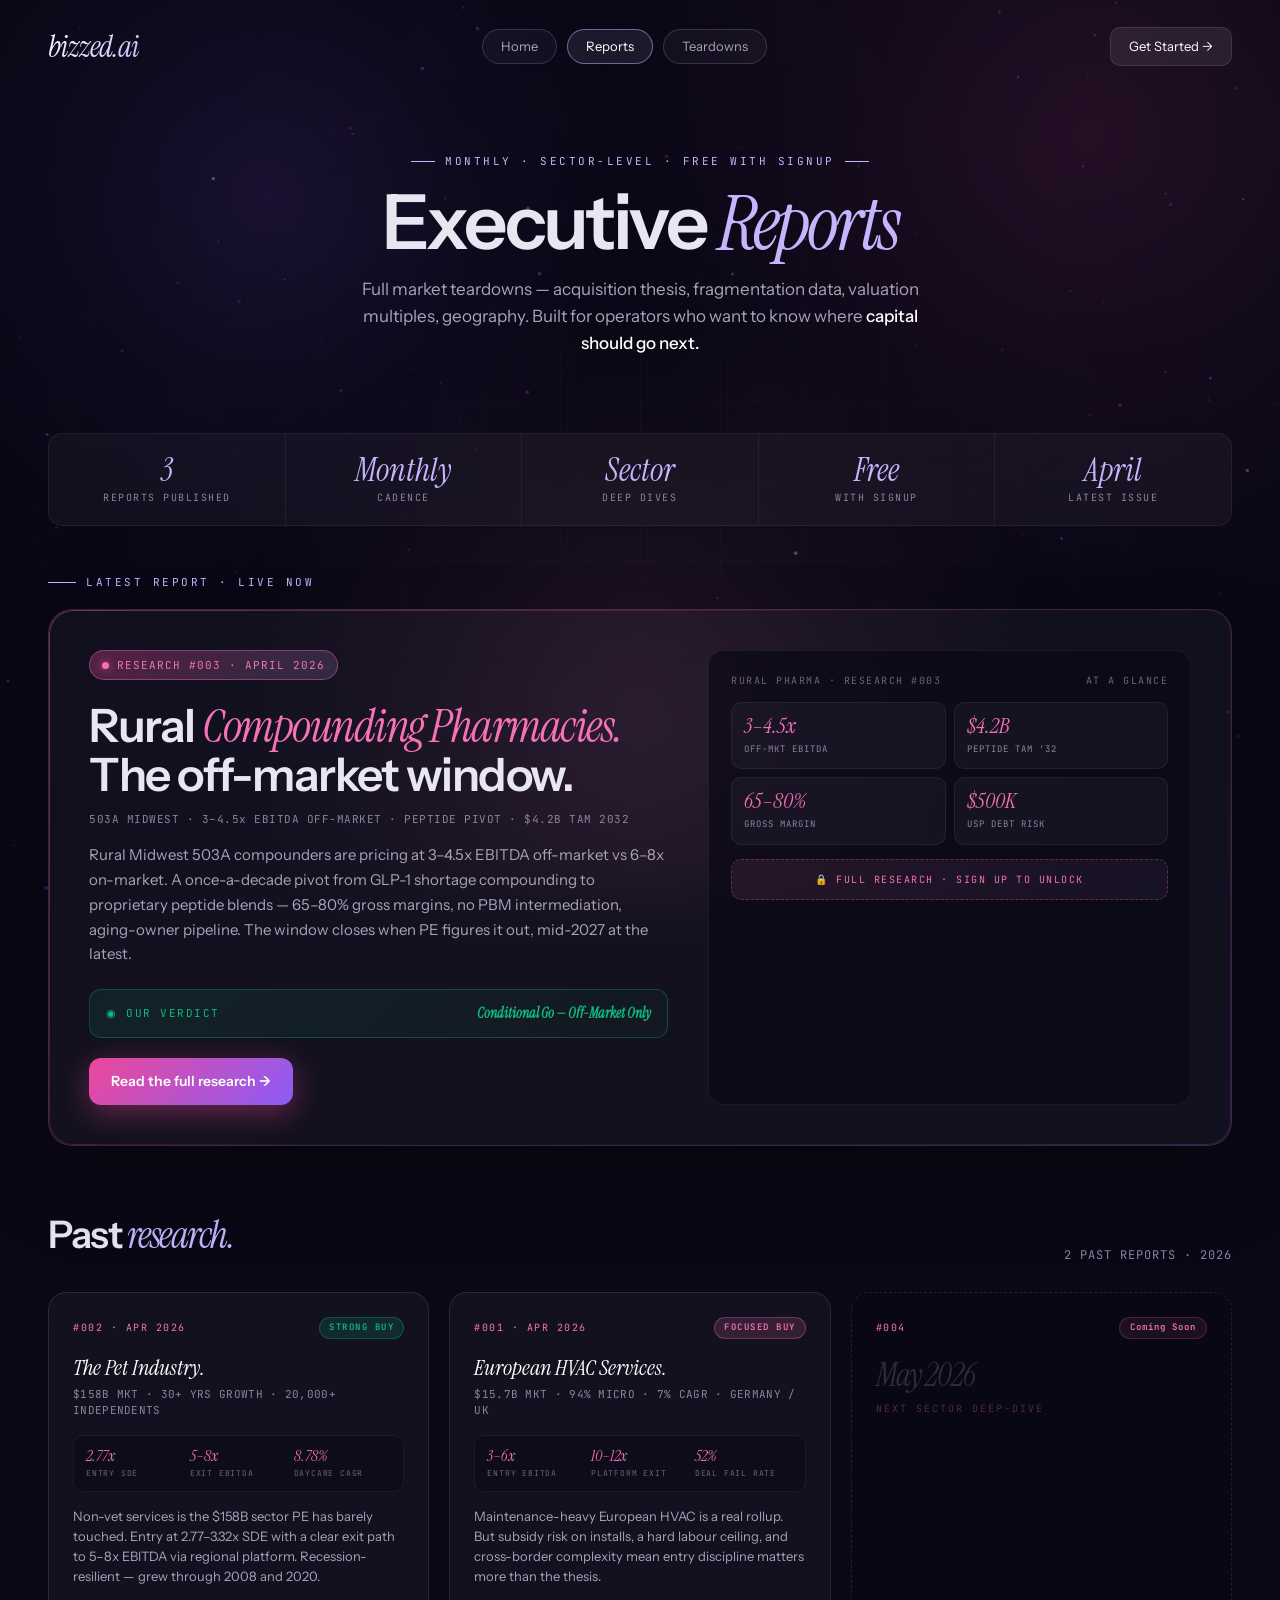
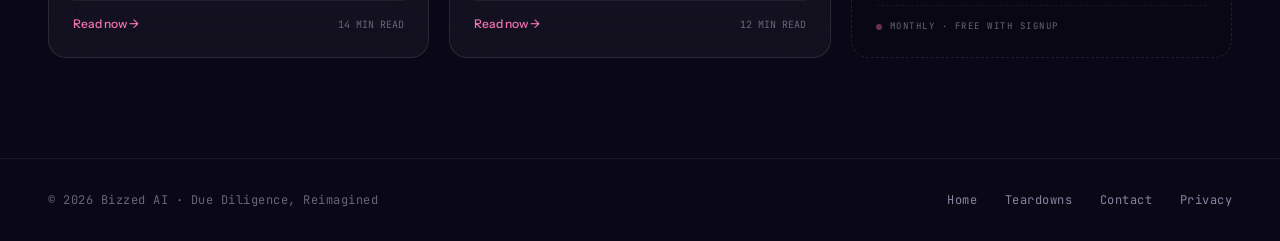
==== commit 3b90fec4: "Add files via upload" ====
--- a/reports.html
+++ b/reports.html
@@ -1302,8 +1302,6 @@
   </div><!-- /doc-rural -->
  
 </div><!-- /doc-page -->
-<script src="js/signup.js"></script>
-<script src="js/particles.js"></script>
-<script src="js/doc-viewer.js"></script>
+<script src="js/reports.js"></script>
 </body>
 </html>
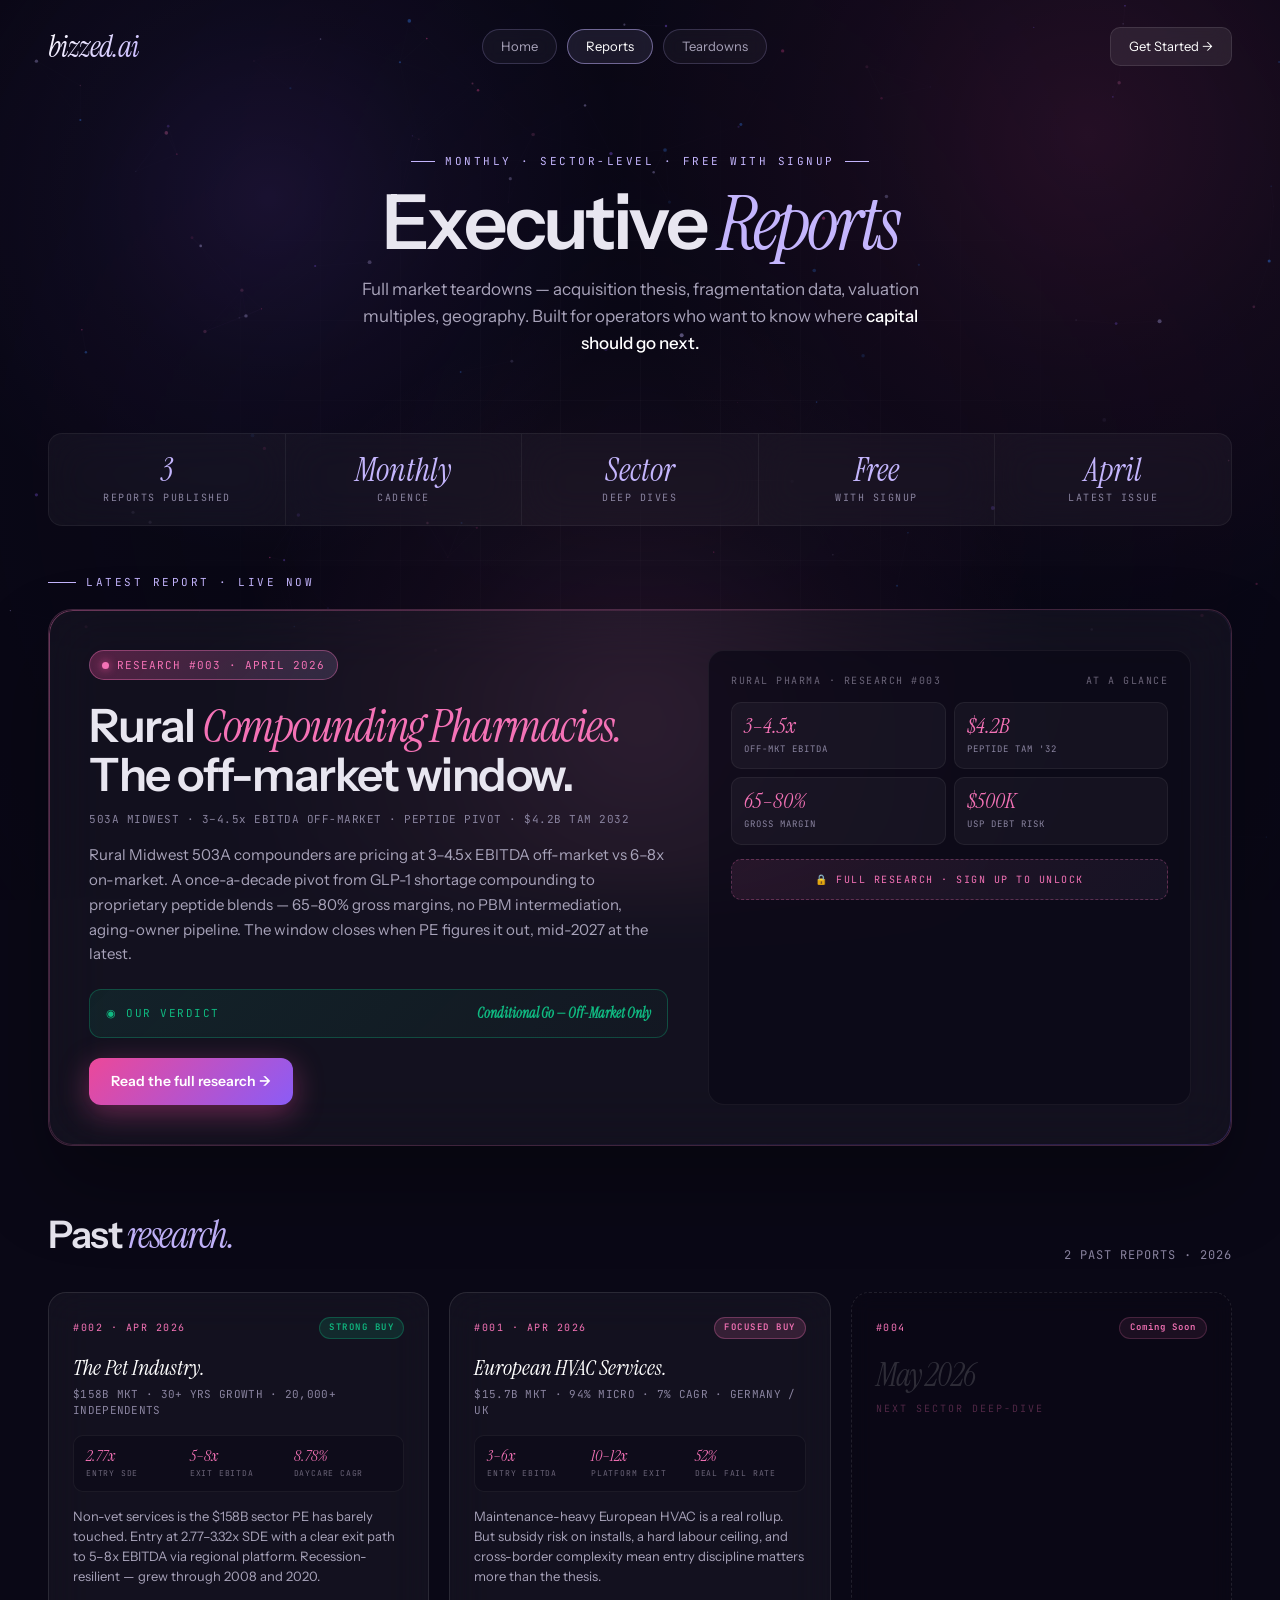
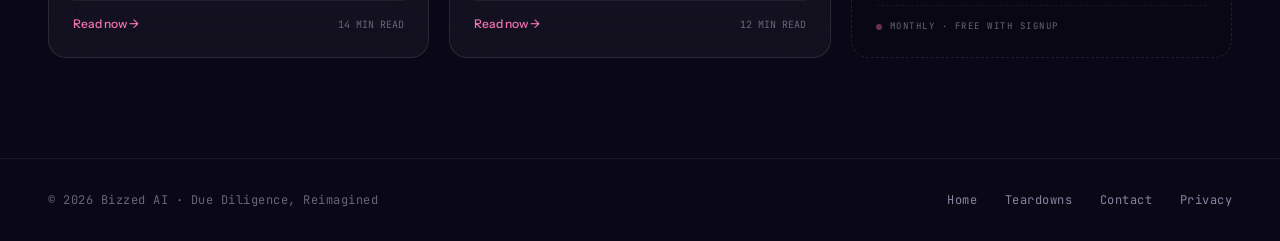
==== commit 3a715eab: "Update reports.html" ====
--- a/reports.html
+++ b/reports.html
@@ -17,7 +17,7 @@
   <nav class="nav">
     <a href="index.html" class="logo">bizzed.ai</a>
     <div class="nav-center">
-      <a href="https://bizzedailandingtest.pages.dev/" class="nav-pill">Home</a>
+      <a href="https://bizzedailandingtest2.pages.dev/" class="nav-pill">Home</a>
       <a href="reports.html" class="nav-pill active">Reports</a>
       <a href="teardowns.html" class="nav-pill">Teardowns</a>
     </div>
